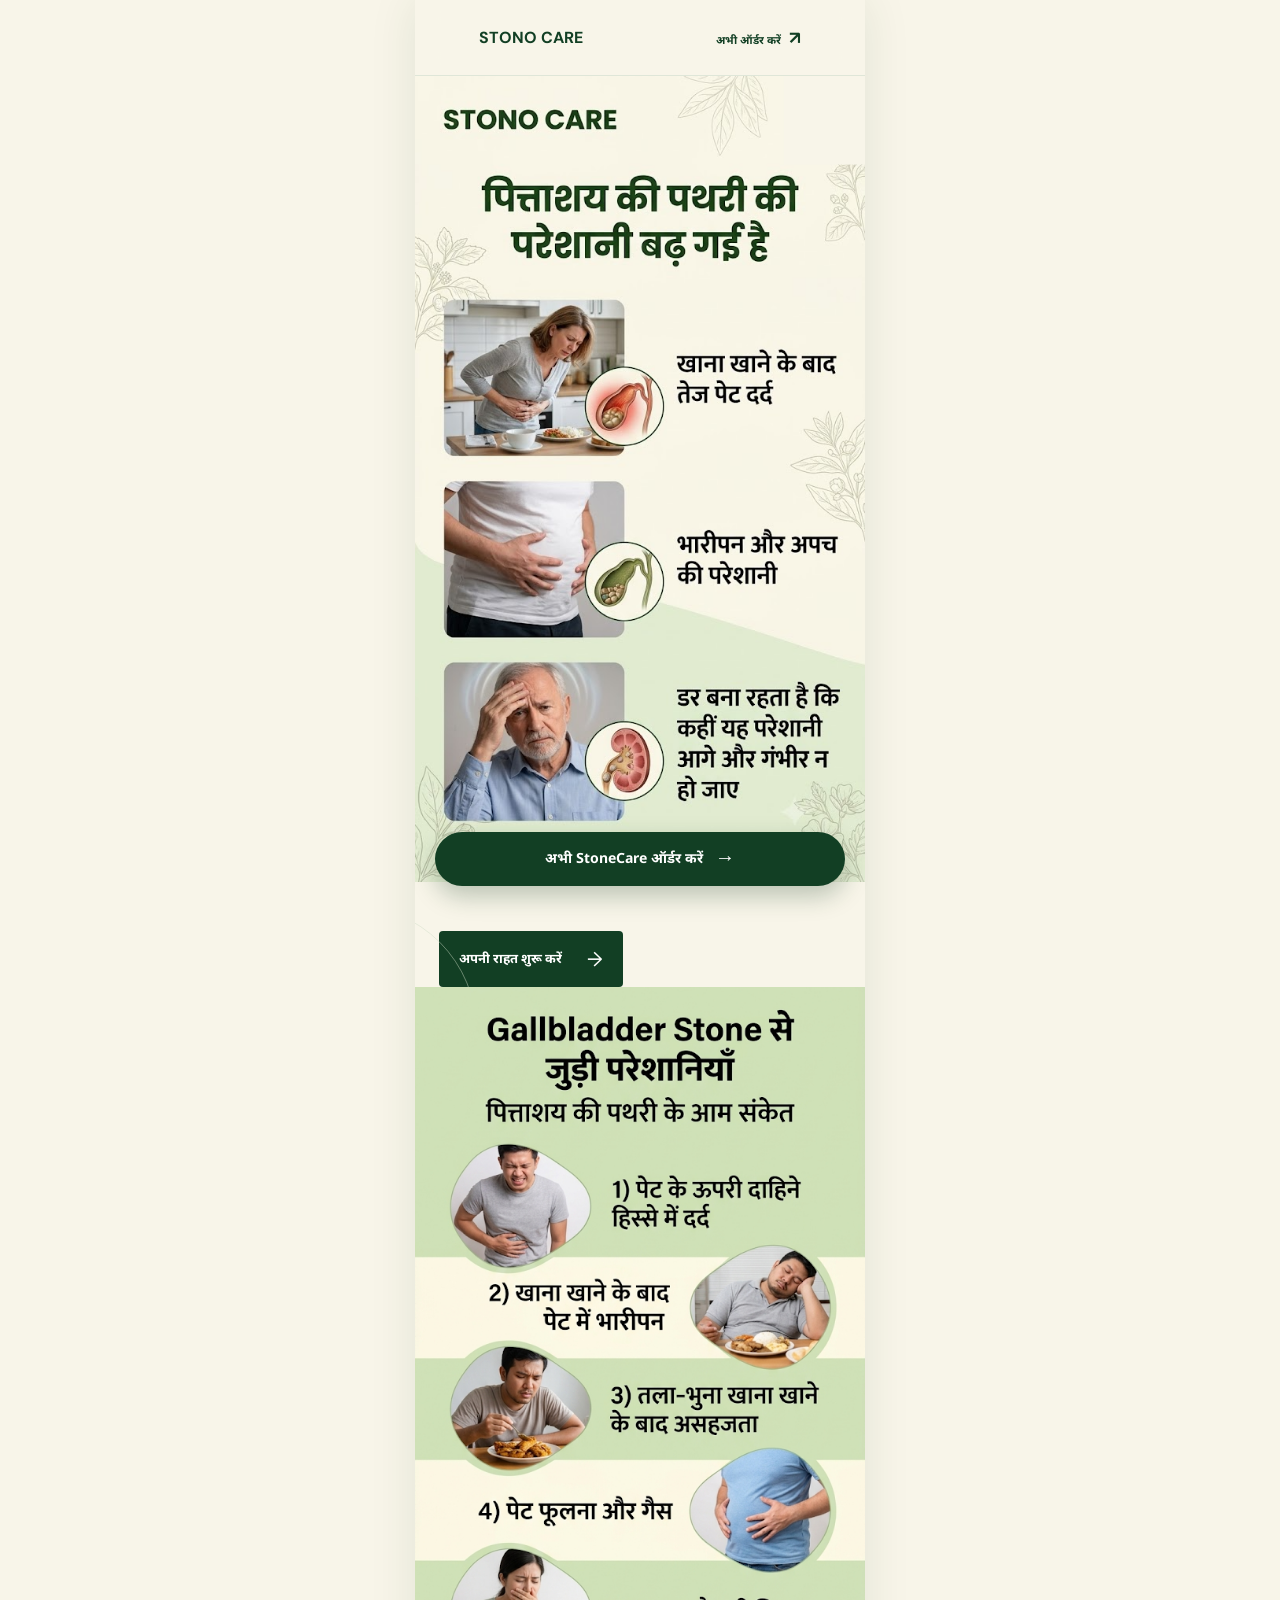
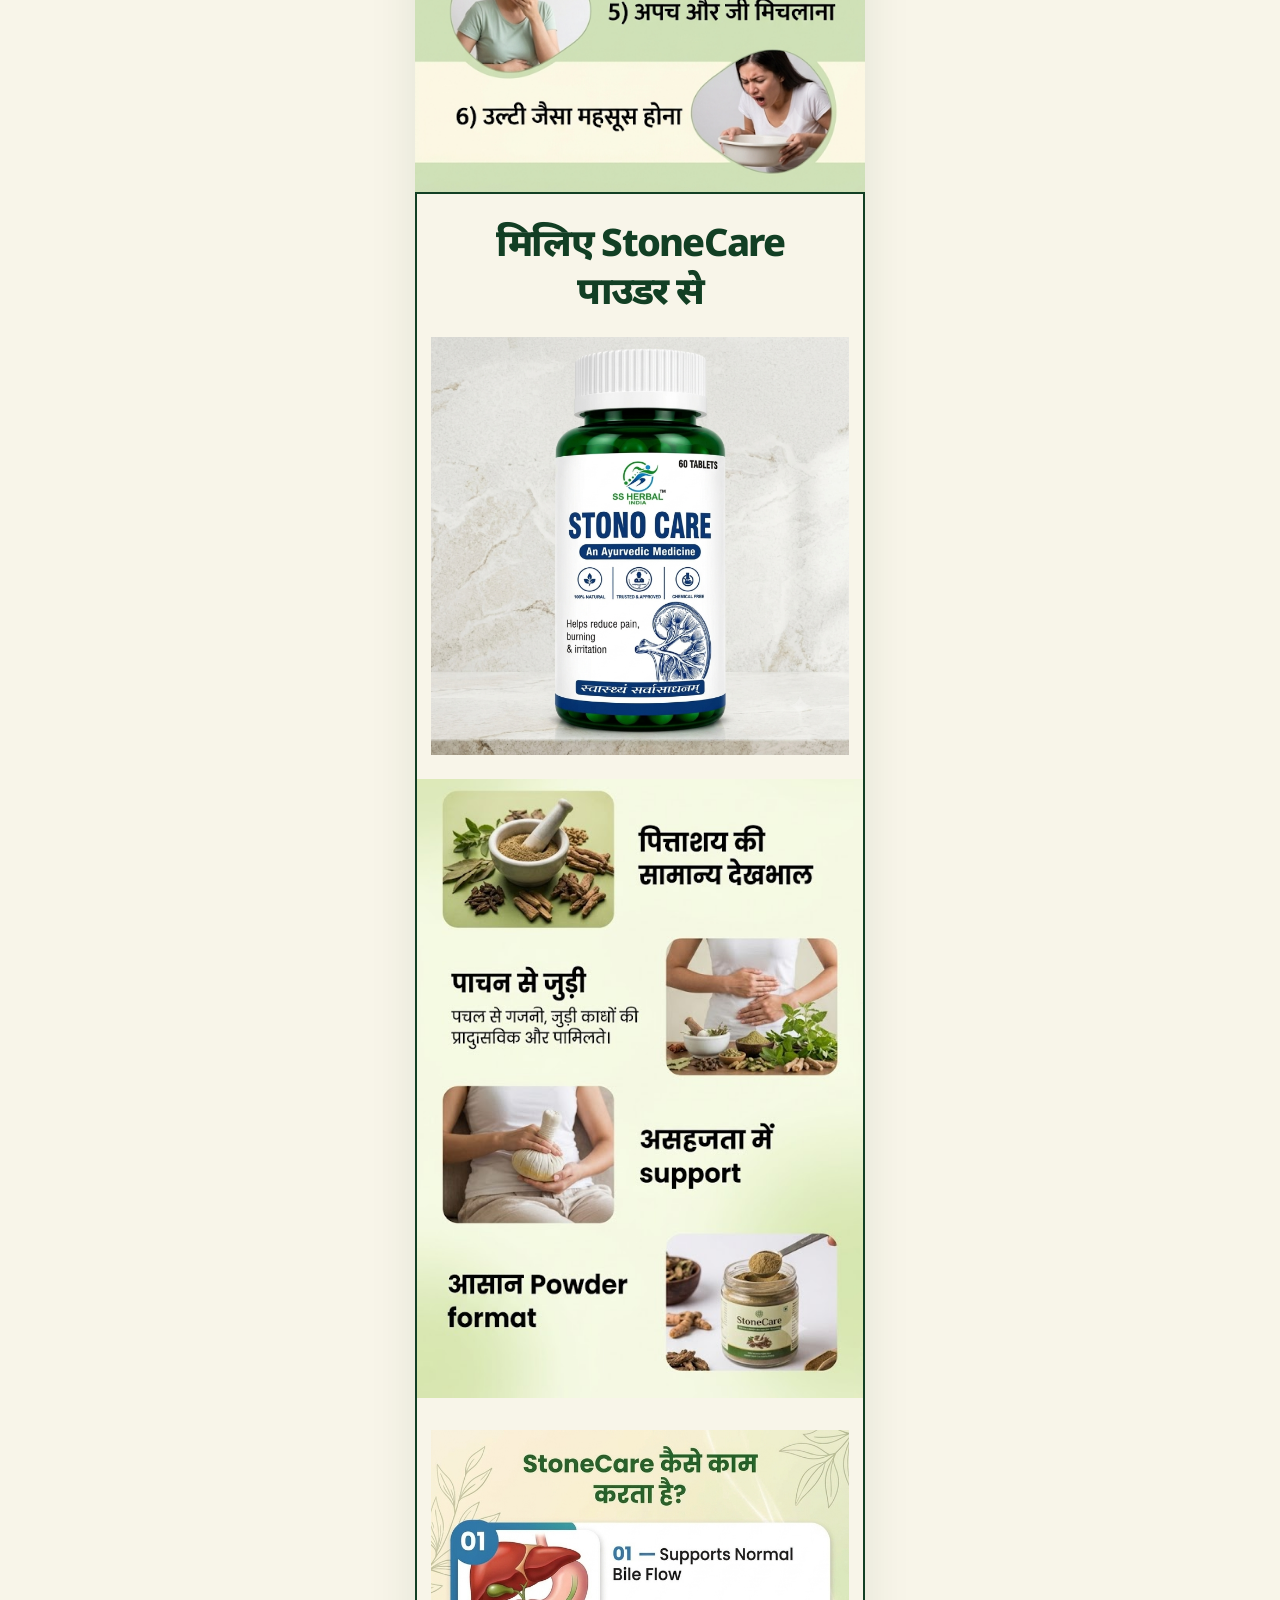
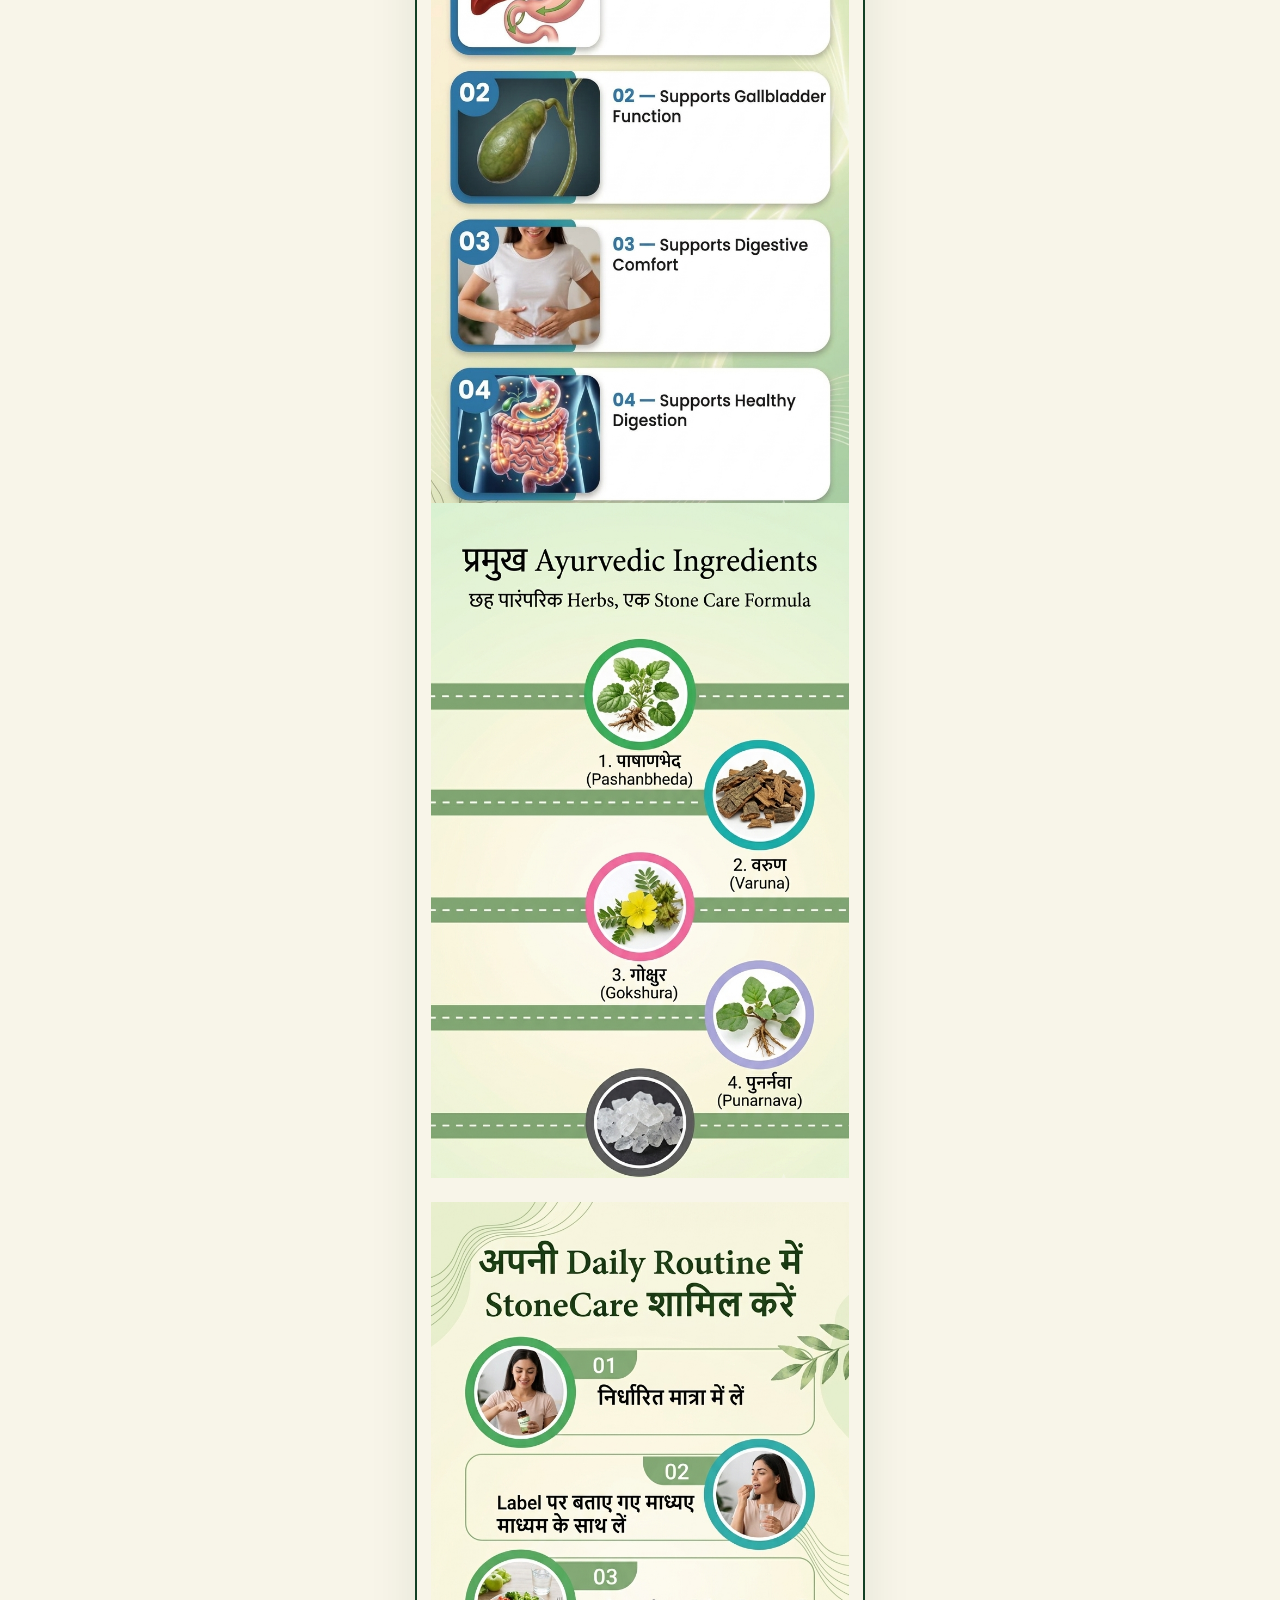
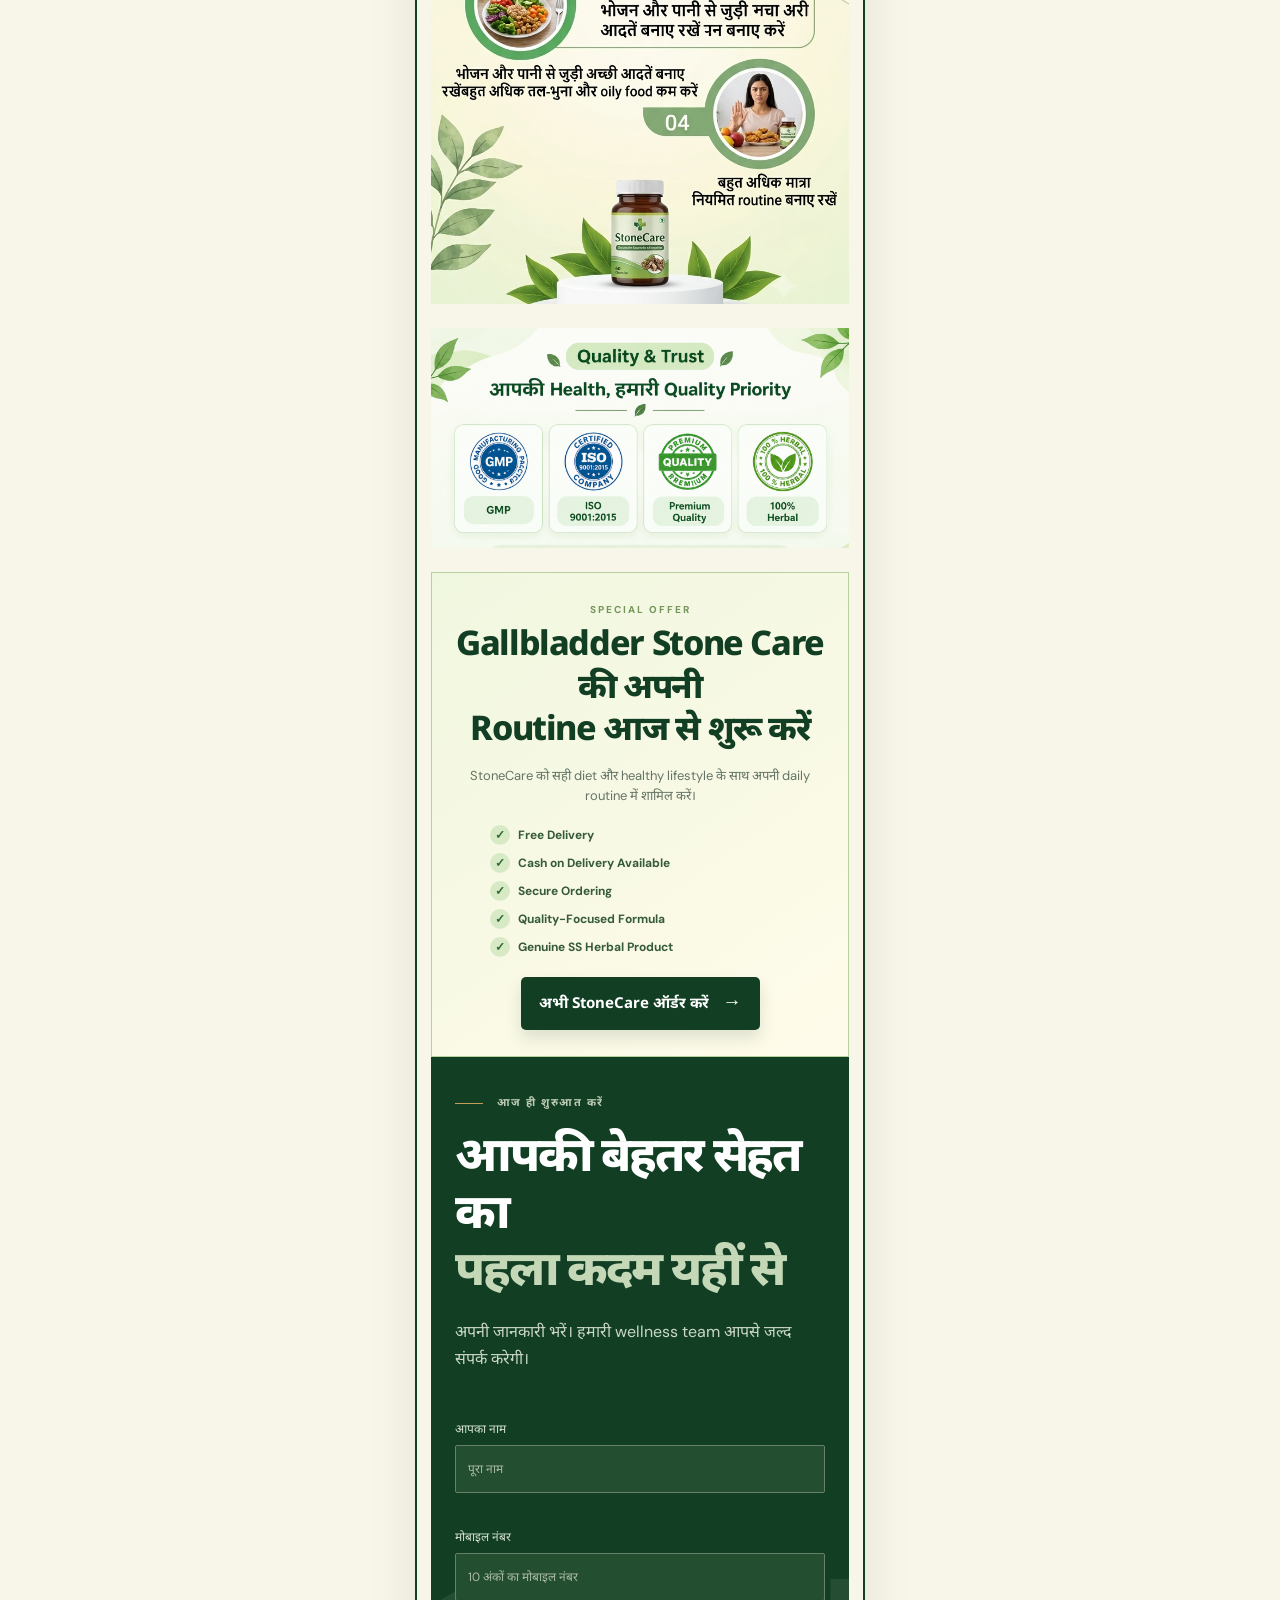
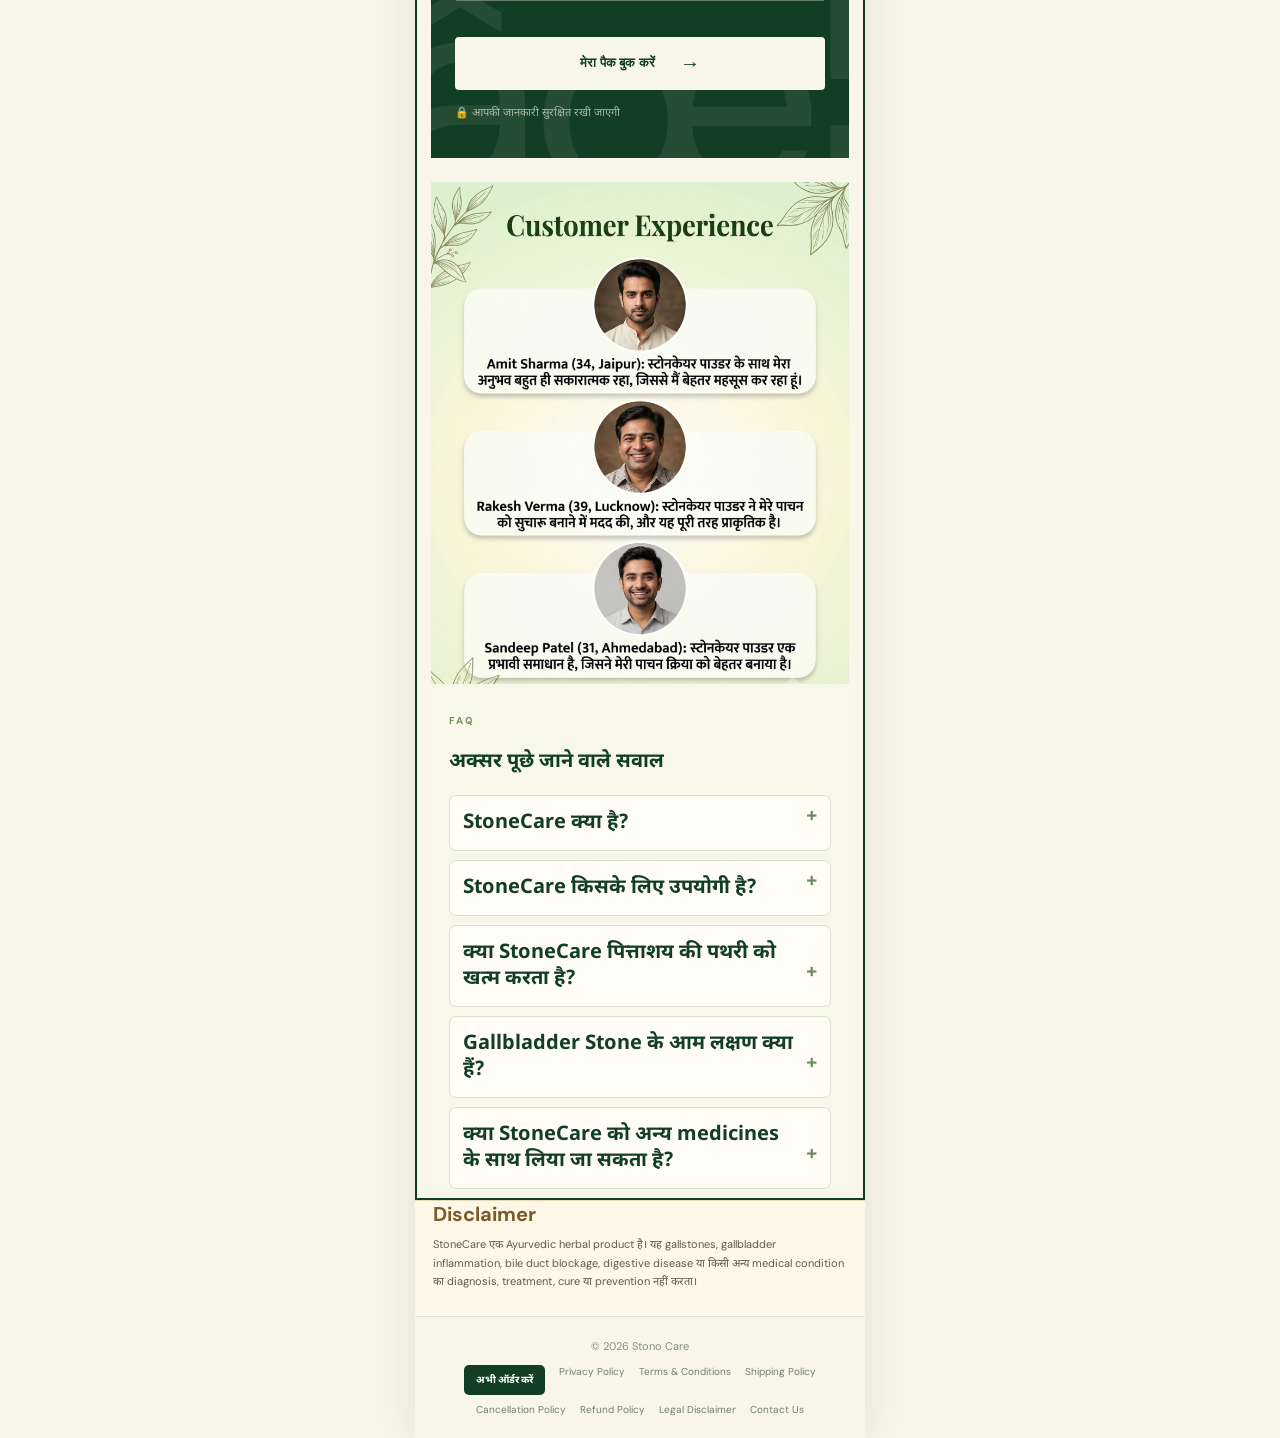
==== index.html @ 62175457 "add" ====
<!DOCTYPE html>
<html lang="hi">
<head>
  <meta charset="UTF-8" />
  <meta name="viewport" content="width=device-width, initial-scale=1.0" />
  <meta name="description" content="Stono Care herbal support for better digestive and urinary wellness." />
  <title>Stono Care | प्राकृतिक देखभाल</title>
  <link rel="preconnect" href="https://fonts.googleapis.com" />
  <link rel="preconnect" href="https://fonts.gstatic.com" crossorigin />
  <link href="https://fonts.googleapis.com/css2?family=DM+Sans:wght@400;500;600;700&family=Noto+Sans+Devanagari:wght@400;500;600;700;800&display=swap" rel="stylesheet" />
  <link rel="stylesheet" href="style.css" />
</head>
<body>
  <header class="site-header">
    
    
     
      
      <span><strong>STONO CARE</strong><small></small></span>
    </a>
    <a class="header-cta" href="#order">अभी ऑर्डर करें <span>↗</span></a>
  </header>

  <main id="top">
    <section class="hero section-shell">
      <div class="hero-copy">
       
       
        
       
        
        <div class="hero-actions">
          <a class="button button-primary" href="#order">अपनी राहत शुरू करें <span>→</span></a>
          
          
        </div>
       
      </div>
      <div class="hero-visual">
        <div class="sun-glow"></div>
        <img class="reference-banner" src="reference-banner-no-logo.png" alt="Stono Care पित्ताशय की पथरी की परेशानी वाला मुख्य बैनर" />
       
        
      </div>
    </section>

    <section class="symptoms section-shell" id="why-us">
      <div class="section-heading"><p class="eyebrow"><span></span> क्या आप भी महसूस करते हैं?</p><h2>शरीर के इन संकेतों को<br /><em>नज़रअंदाज़ न करें</em></h2></div>
      <div class="section-two-image-wrap"><img class="section-two-image" src="section-2-symptoms.png" alt="Gallbladder Stone से जुड़ी परेशानियां और सामान्य संकेत" /></div>
      <div class="symptom-grid">
        <article class="symptom-card"><div class="photo photo-one"></div><div class="symptom-icon">◉</div><h3>खाना खाने के बाद<br />तेज़ पेट दर्द</h3></article>
        <article class="symptom-card"><div class="photo photo-two"></div><div class="symptom-icon green">◌</div><h3>भारीपन और अपच<br />की परेशानी</h3></article>
        <article class="symptom-card"><div class="photo photo-three"></div><div class="symptom-icon pink">✦</div><h3>डर बना रहता है कि<br />परेशानी गंभीर न हो जाए</h3></article>
      </div>
    </section>

    
    <section class="order section-shell" id="order">
      <div class="section-three-heading"><h2>मिलिए StoneCare पाउडर से</h2></div>
      <img class="section-three-product" src="stonecare-product.png" alt="StoneCare Ayurvedic medicine product bottle" />
      <img class="section-three-image" src="section-3-care-clean.png" alt="StoneCare powder और आयुर्वेदिक देखभाल की जानकारी" />
      <section class="section-four section-shell" aria-label="StoneCare कैसे काम करता है">
        <img src="section-4-how-it-works.png" alt="StoneCare कैसे काम करता है और इसके चार फायदे" />
      </section>
      <section class="section-five section-shell" aria-label="प्रमुख Ayurvedic ingredients">
        <img src="section-5-ingredients.png" alt="StoneCare के प्रमुख Ayurvedic ingredients" />
      </section>
      <section class="section-six section-shell" aria-label="StoneCare daily routine">
        <img src="section-6-daily-routine.png" alt="StoneCare को daily routine में शामिल करने के तरीके" />
      </section>
      <section class="section-seven section-shell" aria-label="Quality and Trust">
        <img src="section-7-quality-trust.png" alt="StoneCare Quality and Trust प्रमाण" />
      </section>
      <section class="special-offer" aria-labelledby="offer-title">
        <p class="offer-kicker">SPECIAL OFFER</p>
        <h2 id="offer-title">Gallbladder Stone Care की अपनी<br />Routine आज से शुरू करें</h2>
        <p class="offer-copy">StoneCare को सही diet और healthy lifestyle के साथ अपनी daily routine में शामिल करें।</p>
        <ul class="offer-points">
          <li>Free Delivery</li>
          <li>Cash on Delivery Available</li>
          <li>Secure Ordering</li>
          <li>Quality-Focused Formula</li>
          <li>Genuine SS Herbal Product</li>
        </ul>
        <button class="offer-button" type="button" id="offerOrderButton">अभी StoneCare ऑर्डर करें <span>→</span></button>
      </section>
      <div class="order-inner"><div><p class="eyebrow light"><span></span> आज ही शुरुआत करें</p><h2>आपकी बेहतर सेहत का<br /><em>पहला कदम यहीं से</em></h2><p>अपनी जानकारी भरें। हमारी wellness team आपसे जल्द संपर्क करेगी।</p></div><form id="orderForm" novalidate><label>आपका नाम<input name="name" type="text" placeholder="पूरा नाम" minlength="2" maxlength="50" pattern="[A-Za-z ]{2,50}" autocomplete="name" required /><small class="field-error" id="nameError"></small></label><label>मोबाइल नंबर<input name="phone" type="tel" inputmode="numeric" placeholder="10 अंकों का मोबाइल नंबर" maxlength="10" pattern="[5-9][0-9]{9}" autocomplete="tel" required /><small class="field-error" id="phoneError"></small></label><button class="button button-light" type="submit">मेरा पैक बुक करें <span>→</span></button><p class="form-note">🔒 आपकी जानकारी सुरक्षित रखी जाएगी</p></form></div>
      <section class="section-eight section-shell" aria-label="Customer Experience">
        <img src="section-8-customer-experience.png" alt="StoneCare customer experience testimonials" />
      </section>
      <section class="faq-section" aria-labelledby="faq-title">
        <p class="offer-kicker">FAQ</p>
        <h1 id="faq-title">अक्सर पूछे जाने वाले सवाल</h1>
        <details><summary>StoneCare क्या है?</summary><p>StoneCare एक Ayurvedic herbal formulation है, जिसे Gallbladder और digestive system की सामान्य देखभाल के लिए तैयार किया गया है।</p></details>
        <details><summary>StoneCare किसके लिए उपयोगी है?</summary><p>यह adults के लिए Gallbladder और digestive care support के उद्देश्य से तैयार किया गया है। उपयोग से पहले product label पढ़ें।</p></details>
        <details><summary>क्या StoneCare पित्ताशय की पथरी को खत्म करता है?</summary><p>नहीं। StoneCare पित्ताशय की पथरी या किसी अन्य medical condition का diagnosis, treatment या cure नहीं करता।</p></details>
        <details><summary>Gallbladder Stone के आम लक्षण क्या हैं?</summary><p>पेट के ऊपरी दाहिने हिस्से में दर्द, भोजन के बाद भारीपन, पेट फूलना, अपच, जी मिचलाना और उल्टी जैसे लक्षण दिखाई दे सकते हैं।</p></details>
        <details><summary>क्या StoneCare को अन्य medicines के साथ लिया जा सकता है?</summary><p>यदि आप कोई medicine ले रहे हैं या किसी health condition का management कर रहे हैं, तो उपयोग से पहले doctor से सलाह लें।</p></details>
      </section>
    </section>
      <section class="disclaimer" aria-labelledby="disclaimer-title">
        <h2 id="disclaimer-title">Disclaimer</h2>
        <p>StoneCare एक Ayurvedic herbal product है। यह gallstones, gallbladder inflammation, bile duct blockage, digestive disease या किसी अन्य medical condition का diagnosis, treatment, cure या prevention नहीं करता।</p>
      </section>
  </main>

  <footer class="site-footer"><span>© <span id="year"></span> Stono Care</span><nav aria-label="Footer links"><a class="footer-order" href="#order">अभी ऑर्डर करें</a><a href="#">Privacy Policy</a><a href="#">Terms &amp; Conditions</a><a href="#">Shipping Policy</a><a href="#">Cancellation Policy</a><a href="#">Refund Policy</a><a href="#">Legal Disclaimer</a><a href="#order">Contact Us</a></nav></footer>
  <a class="floating-order" id="floatingOrder" href="#order">अभी StoneCare ऑर्डर करें <span>→</span></a>

  <script>
    document.getElementById('year').textContent = new Date().getFullYear();
    const orderForm = document.getElementById('orderForm');
    const nameInput = orderForm.querySelector('input[name="name"]');
    const phoneInput = orderForm.querySelector('input[name="phone"]');
    const nameError = document.getElementById('nameError');
    const phoneError = document.getElementById('phoneError');
    nameInput.addEventListener('input', () => {
      nameInput.value = nameInput.value.replace(/[^A-Za-z ]/g, '').replace(/\s{2,}/g, ' ');
      nameError.textContent = '';
    });
    phoneInput.addEventListener('input', () => {
      phoneInput.value = phoneInput.value.replace(/\D/g, '').slice(0, 10);
      phoneError.textContent = '';
    });
    orderForm.addEventListener('submit', event => {
      event.preventDefault();
      const form = event.currentTarget;
      const name = form.name.value.trim();
      const phone = form.phone.value;
      const validName = /^[A-Za-z ]{2,50}$/.test(name) && /[A-Za-z]/.test(name);
      const validPhone = /^[5-9][0-9]{9}$/.test(phone);
      nameError.textContent = validName ? '' : 'कृपया सिर्फ alphabets में नाम लिखें।';
      phoneError.textContent = validPhone ? '' : 'मोबाइल नंबर 5 से 9 के बीच के digit से शुरू होना चाहिए।';
      if (!validName || !validPhone) {
        form.classList.add('has-error');
        (validName ? phoneInput : nameInput).focus();
        return;
      }
      sessionStorage.setItem('stonoCustomer', name);
      window.location.href = 'thank-you.html';
    });
    document.getElementById('offerOrderButton').addEventListener('click', () => {
      window.location.hash = 'order';
      setTimeout(() => document.querySelector('#orderForm input[name="name"]').focus(), 450);
    });
    const goToOrderForm = event => {
      event.preventDefault();
      window.location.hash = 'order';
      setTimeout(() => document.querySelector('#orderForm input[name="name"]').focus(), 450);
    };
    document.querySelector('.footer-order').addEventListener('click', goToOrderForm);
    document.querySelector('.floating-order').addEventListener('click', goToOrderForm);
    const floatingOrder = document.getElementById('floatingOrder');
    const orderSection = document.getElementById('order');
    new IntersectionObserver(([entry]) => floatingOrder.classList.toggle('is-hidden', entry.isIntersecting), { threshold: 0.12 }).observe(orderSection);
  </script>
</body>
</html>
---- style.css ----
:root{--green:#123f24;--dark:#0b2c1a;--cream:#f8f5e9;--sage:#dfe9d0;--gold:#c69d55;--muted:#667267}*{box-sizing:border-box}html{scroll-behavior:smooth}body{margin:0;background:var(--cream);color:var(--green);font-family:"DM Sans","Noto Sans Devanagari",sans-serif}.site-header{height:76px;padding:0 max(5vw,28px);display:flex;align-items:center;justify-content:space-between;border-bottom:1px solid #dfe6d8;background:rgba(248,245,233,.9);position:sticky;top:0;z-index:10;backdrop-filter:blur(12px)}.brand{display:flex;align-items:center;gap:10px;color:var(--green);text-decoration:none;letter-spacing:.04em}.brand-mark{font-family:Georgia,serif;font-size:23px;font-weight:700;border:1px solid var(--gold);border-radius:50%;height:39px;width:39px;display:grid;place-items:center}.brand strong{display:block;font-size:16px;letter-spacing:.09em}.brand small{font-size:9px;display:block;letter-spacing:.16em;color:#82907d}.header-cta{font-size:13px;font-weight:700;color:var(--green);text-decoration:none}.header-cta span{font-size:18px;margin-left:5px}.section-shell{width:min(1120px,90%);margin:auto}.hero{min-height:650px;display:grid;grid-template-columns:1.05fr .95fr;align-items:center;gap:40px;padding:70px 0 85px;position:relative;overflow:hidden}.hero:before,.hero:after{content:"";position:absolute;border:1px solid #cfdcc6;border-radius:50%;width:350px;height:350px;opacity:.45;right:-180px;top:-100px}.hero:after{width:250px;height:250px;right:auto;left:-190px;top:auto;bottom:-170px}.eyebrow{color:#829078;letter-spacing:.14em;text-transform:uppercase;font-size:11px;font-weight:700;margin:0 0 22px}.eyebrow span{width:28px;height:1px;background:var(--gold);display:inline-block;vertical-align:middle;margin-right:9px}.hero h1,.section-heading h2,.benefits h2,.order h2{font-family:"Noto Sans Devanagari",sans-serif;font-weight:800;letter-spacing:-.045em;line-height:1.18;margin:0;font-size:clamp(36px,5vw,64px)}h1 em,h2 em{font-style:normal;color:#4f7049}.hero-text{max-width:520px;color:#5d6c60;line-height:1.8;margin:23px 0 28px;font-size:16px}.hero-actions{display:flex;align-items:center;gap:22px;flex-wrap:wrap}.button{border:0;display:inline-flex;gap:25px;align-items:center;justify-content:center;text-decoration:none;border-radius:4px;padding:15px 20px;font-weight:700;font-size:13px;cursor:pointer;transition:transform .2s,box-shadow .2s}.button:hover{transform:translateY(-2px);box-shadow:0 9px 20px #123f2430}.button-primary{background:var(--green);color:#fff}.button-dark{background:#173d25;color:white}.button-light{background:#f8f5e9;color:var(--green)}.button span{font-size:20px;font-weight:400}.text-link{color:var(--green);font-size:12px;font-weight:700;text-decoration:none}.text-link span{margin-left:6px;font-size:17px}.trust-row{display:flex;gap:18px;flex-wrap:wrap;margin-top:31px;font-size:11px;color:#75816f}.hero-visual{min-height:440px;position:relative;display:grid;place-items:center}.sun-glow{position:absolute;width:350px;height:350px;background:#dfebd5;border-radius:50%;right:20px;top:25px}.product-card{position:relative;z-index:1;transform:rotate(5deg);margin-top:30px}.bottle-cap{width:120px;height:33px;background:linear-gradient(90deg,#a77a32,#e2c27d,#9c702d);border-radius:9px 9px 2px 2px;margin:auto;box-shadow:inset 0 -6px #886329}.bottle{width:200px;height:276px;border-radius:21px 21px 39px 39px;background:linear-gradient(90deg,#496536,#a9ae5d 48%,#476033);box-shadow:18px 21px 26px #173d2533;border:4px solid #3d582d;display:grid;place-items:center}.bottle-label{width:155px;height:166px;background:#f3eddb;color:var(--green);text-align:center;padding-top:24px;box-shadow:0 2px 10px #1113}.bottle-label b{display:block;font-family:Georgia,serif;font-size:25px;letter-spacing:.09em}.bottle-label span{display:block;font-size:23px;font-weight:700;letter-spacing:.15em}.bottle-label small{display:block;letter-spacing:.2em;font-size:7px;color:#718467;margin-top:11px}.bottle-label i{display:block;font-size:25px;color:var(--gold);font-style:normal;margin-top:12px}.product-shadow{height:22px;width:240px;background:#21492b33;border-radius:50%;filter:blur(7px);margin:16px auto 0}.leaf{position:absolute;color:#78906c;font-family:Georgia;font-size:130px;opacity:.45;transform:rotate(-35deg)}.leaf-one{right:5px;top:15px}.leaf-two{bottom:8px;left:10px;transform:rotate(135deg)}.hero-sticker{position:absolute;z-index:2;bottom:33px;right:25px;width:105px;height:105px;background:#fff9e6;border:1px solid var(--gold);border-radius:50%;display:grid;place-content:center;text-align:center;transform:rotate(-10deg);box-shadow:0 10px 20px #24452a21}.hero-sticker strong{font-size:21px}.hero-sticker span{font-family:"Noto Sans Devanagari";font-size:11px}.symptoms{padding:100px 0 120px}.section-heading{text-align:center;margin-bottom:46px}.section-heading h2,.benefits h2,.order h2{font-size:clamp(30px,4vw,48px)}.symptom-grid{display:grid;grid-template-columns:repeat(3,1fr);gap:18px}.symptom-card{background:#fffdf6;padding:13px;border-radius:15px;box-shadow:0 8px 28px #29482a0d;position:relative}.photo{height:250px;border-radius:10px;background-size:cover;background-position:center;filter:saturate(.75)}.photo-one{background-image:linear-gradient(#0001,#0001),url("https://images.unsplash.com/photo-1542596594-649edbc13630?auto=format&fit=crop&w=700&q=80")}.photo-two{background-image:linear-gradient(#0001,#0001),url("https://images.unsplash.com/photo-1542736667-069246bdbc74?auto=format&fit=crop&w=700&q=80")}.photo-three{background-image:linear-gradient(#0001,#0001),url("https://images.unsplash.com/photo-1551836022-d5d88e9218df?auto=format&fit=crop&w=700&q=80")}.symptom-icon{position:absolute;top:208px;left:28px;background:#fff8dd;border:2px solid var(--green);border-radius:50%;width:63px;height:63px;display:grid;place-items:center;font-size:27px;color:#a9603d}.symptom-icon.green{color:#718b3e;background:#edf2df}.symptom-icon.pink{color:#b56c7a;background:#fff0e7}.symptom-card h3{font-family:"Noto Sans Devanagari";font-size:20px;line-height:1.45;margin:25px 15px 17px;color:#152e1d}.benefits{background:var(--sage);width:100%;max-width:none;padding:95px max(5%,calc((100% - 1120px)/2));display:grid;grid-template-columns:1fr 1fr;gap:90px;align-items:center}.benefits-copy>p:not(.eyebrow){color:#586a5b;line-height:1.8;max-width:460px;margin:22px 0 27px}.benefit-list{display:grid;gap:15px}.benefit-list>div{display:flex;gap:20px;align-items:flex-start;background:#f6f5e8c7;padding:19px 22px;border:1px solid #d3ddc7}.benefit-list b{color:var(--gold);font-size:12px}.benefit-list strong,.benefit-list small{display:block}.benefit-list strong{font-family:"Noto Sans Devanagari";font-size:17px}.benefit-list small{color:#6a786b;margin-top:5px;font-size:12px}.order{padding:110px 0}.order-inner{background:var(--green);color:white;padding:55px 65px;display:grid;grid-template-columns:1fr 1fr;gap:70px;position:relative;overflow:hidden}.order-inner:after{content:"âœ¦";position:absolute;color:#ffffff13;font-size:300px;right:-20px;bottom:-130px}.light{color:#bdcbb4}.order h2 em{color:#c4d8b7}.order-inner>div>p:not(.eyebrow){color:#cad7c6;line-height:1.7;max-width:420px}.order form{display:grid;gap:15px;z-index:1}.order label{font-size:12px;color:#d7e2d1}.order input{font:inherit;display:block;width:100%;padding:15px 12px;margin-top:7px;border:1px solid #66806a;background:#244e30;color:white;border-radius:2px;outline:none}.order input:focus{border-color:#d6c17a}.order input::placeholder{color:#aabca9}.form-note{font-size:11px;color:#a9bba6;margin:0}.has-error input:invalid{border-color:#e5a287}.site-footer{border-top:1px solid #dce5d6;padding:22px 5%;display:flex;justify-content:space-between;color:#82907d;font-size:11px}@media(max-width:760px){.site-header{height:65px}.header-cta{font-size:11px}.hero{grid-template-columns:1fr;padding:58px 0 40px;gap:10px}.hero h1{font-size:38px}.hero-visual{min-height:390px}.sun-glow{right:50%;transform:translateX(50%)}.symptoms{padding:75px 0}.symptom-grid{grid-template-columns:1fr}.photo{height:230px}.benefits{grid-template-columns:1fr;gap:40px;padding:70px 5%}.order{padding:65px 0}.order-inner{grid-template-columns:1fr;padding:40px 25px;gap:35px}.site-footer{flex-direction:column;gap:8px;text-align:center}.trust-row{gap:10px}.hero-actions{gap:14px}}
.thank-page{min-height:100vh;display:grid;place-items:center;padding:30px;background:radial-gradient(circle at 50% 0,#e5eedc 0,#f8f5e9 45%)}.thank-card{width:min(560px,92%);background:#fffdf6;border:1px solid #d9e3d1;padding:58px 35px;text-align:center;box-shadow:0 20px 60px #183d2417}.thank-mark{margin:0 auto 23px;width:72px;height:72px;border-radius:50%;display:grid;place-items:center;background:var(--sage);border:1px solid #a9c09f;color:var(--green);font-size:35px}.thank-card h1{font-family:"Noto Sans Devanagari";font-size:clamp(32px,6vw,48px);margin:0 0 16px;letter-spacing:-.04em}.thank-card>p:not(.eyebrow){color:#67766a;line-height:1.8;margin:0 auto 27px;max-width:420px}.thank-card .button{display:inline-flex}
.reference-banner{position:relative;z-index:1;width:min(100%,390px);height:540px;object-fit:cover;object-position:center;border:10px solid #fffdf3;border-radius:24px;box-shadow:18px 22px 32px #173d2530;transform:rotate(2deg)}
.symptoms .section-heading{display:none}.symptom-grid{display:none}.section-two-image-wrap{display:flex;justify-content:center}.section-two-image{display:block;width:min(100%,572px);height:auto;border-radius:18px;box-shadow:0 16px 36px #173d2522}
.site-header,.section-shell{width:100%}body{width:100%;max-width:450px;min-height:100vh;margin:0 auto;background:var(--cream);box-shadow:0 0 45px #173d2518}.hero{grid-template-columns:1fr;gap:25px;padding:0 0 55px}.hero-visual{order:-1;min-height:0;padding:0;width:100%}.reference-banner{display:block;width:100%;height:auto;max-width:450px;margin:0;border:0;border-radius:0;box-shadow:none;transform:none}.sun-glow,.hero-sticker{display:none}.hero-copy{padding:24px 24px 0}.hero h1{font-size:34px}.hero-text{font-size:14px}.symptoms{padding:55px 14px 70px}.benefits{padding:65px 24px;display:block}.benefit-list{margin-top:35px}.order{padding:65px 14px}.order-inner{padding:38px 24px;grid-template-columns:1fr;gap:32px}.site-footer{padding:22px 18px}.header-cta{font-size:11px}
.reference-banner{transform:none!important;rotate:0deg!important;object-fit:cover;object-position:center top;width:100%;max-width:450px;margin:0;padding:0}
.symptoms{padding:0 0 70px}.section-two-image-wrap{width:100%;margin:0;padding:0}.section-two-image{display:block;width:100%;max-width:450px;margin:0;border-radius:0;box-shadow:none}
.hero-visual{width:100%;overflow:hidden;margin:0;padding:0}.reference-banner{display:block;width:100%;max-width:450px;margin:0;padding:0;transform:none!important;rotate:0deg!important;object-fit:contain;object-position:top center}
.hero{padding-bottom:0;margin-bottom:0}.symptoms{margin-top:0;padding-top:0}
.section-three-image{display:block;width:450px;max-width:calc(100% + 28px);height:auto;margin:-65px -14px 32px;border-radius:0;box-shadow:none}
.symptoms{padding-bottom:0}.order{padding-top:0;border:2px solid var(--green);overflow:hidden}.section-three-image{margin:0 -14px 32px}
.brand{margin-right:auto}.brand-mark,.brand small{display:none}
.section-three-heading{padding:30px 20px 18px;text-align:center;background:var(--cream)}.section-three-heading h2{margin:0;font-family:"Noto Sans Devanagari",sans-serif;font-size:clamp(28px,7vw,38px);line-height:1.25;color:var(--green)}.section-three-product{display:block;width:100%;max-width:450px;height:auto;margin:0 auto 24px;border-radius:0}
.section-four{width:100%;max-width:450px;margin:0;padding:0}.section-four img{display:block;width:100%;max-width:450px;height:auto;margin:0;border:0;border-radius:0}
.section-five{width:100%;max-width:450px;margin:0;padding:0}.section-five img{display:block;width:100%;max-width:450px;height:auto;margin:0 0 24px;border:0;border-radius:0}
.section-six{width:100%;max-width:450px;margin:0;padding:0}.section-six img{display:block;width:100%;max-width:450px;height:auto;margin:0 0 24px;border:0;border-radius:0}
.section-seven{width:100%;max-width:450px;margin:0;padding:0}.section-seven img{display:block;width:100%;max-width:450px;height:auto;margin:0 0 24px;border:0;border-radius:0}
.section-eight{width:100%;max-width:450px;margin:0;padding:0}.section-eight img{display:block;width:100%;max-width:450px;height:auto;margin:24px 0 0;border:0;border-radius:0}
.faq-section{padding:30px 18px 34px;background:#f7f8e9;color:var(--green)}.faq-section .offer-kicker{margin-bottom:6px}.faq-section h2{margin:0 0 20px;font-family:"Noto Sans Devanagari",sans-serif;font-size:28px;line-height:1.25}.faq-section details{background:#fffdf6;border:1px solid #d7e1cd;border-radius:7px;margin:9px 0;padding:0 13px}.faq-section summary{cursor:pointer;list-style:none;padding:14px 22px 14px 0;font-family:"Noto Sans Devanagari",sans-serif;font-weight:700;font-size:14px;position:relative}.faq-section summary::-webkit-details-marker{display:none}.faq-section summary::after{content:"+";position:absolute;right:0;font-size:20px;line-height:14px;color:#6a8a5f}.faq-section details[open] summary::after{content:"−"}.faq-section details p{margin:0 0 14px;color:#68766b;font-size:12px;line-height:1.7}
.special-offer{margin:0;padding:30px 22px 26px;background:linear-gradient(145deg,#f0f7df,#fffbea);border:1px solid #b8d09e;text-align:center;color:var(--green)}.offer-kicker{margin:0 0 10px;color:#77965e;font-size:10px;font-weight:800;letter-spacing:.2em}.special-offer h2{margin:0;font-family:"Noto Sans Devanagari",sans-serif;font-size:clamp(24px,6vw,34px);line-height:1.25;letter-spacing:-.04em}.offer-copy{margin:12px auto 18px;color:#637466;font-size:13px;line-height:1.6;max-width:380px}.offer-points{list-style:none;padding:0;margin:0 auto 20px;display:grid;gap:8px;text-align:left;max-width:300px}.offer-points li{font-size:12px;font-weight:700;color:#365b38}.offer-points li::before{content:"✓";display:inline-grid;place-items:center;width:20px;height:20px;margin-right:8px;border-radius:50%;background:#d8eac5;color:#2d6a36;font-weight:800}.special-offer h3{margin:0;color:#173d25;font-family:"Noto Sans Devanagari",sans-serif;font-size:20px}
.offer-button{border:0;border-radius:5px;background:var(--green);color:#fff;padding:14px 18px;font:700 15px "Noto Sans Devanagari",sans-serif;cursor:pointer;box-shadow:0 8px 16px #173d2522}.offer-button span{font-size:19px;margin-left:10px}.offer-button:hover{background:#1d5a33}
.field-error{display:block;min-height:16px;margin-top:5px;color:#f4b5a0;font-size:11px}
.disclaimer{padding:25px 18px;background:#fff7e8;border-top:1px solid #e6d7b8;color:#5e5a4c}.disclaimer h2{margin:0 0 8px;font-size:20px;color:#7c5b2b}.disclaimer p{margin:0;font-size:11px;line-height:1.7}.site-footer{display:block;text-align:center}.site-footer>span{display:block;margin-bottom:12px}.site-footer nav{display:flex;justify-content:center;flex-wrap:wrap;gap:8px 14px}.site-footer a{color:#71806d;text-decoration:none;font-size:10px}.site-footer a:hover{color:var(--green);text-decoration:underline}
.faq-section{padding-bottom:0;margin-bottom:0}.order{padding-bottom:0}.disclaimer{padding-top:0;margin-top:0}

.faq-section h1,.faq-section h2,.faq-section summary{font-size:20px}.faq-section details p{font-size:14px}
.footer-order{display:inline-block;padding:8px 12px;border-radius:5px;background:var(--green);color:#fff!important;font-weight:700}.floating-order{position:fixed;z-index:20;left:50%;bottom:14px;transform:translateX(-50%);display:inline-flex;align-items:center;justify-content:center;gap:12px;width:min(410px,calc(100% - 28px));padding:14px 18px;border-radius:999px;background:var(--green);color:#fff;text-decoration:none;font:700 14px "Noto Sans Devanagari",sans-serif;box-shadow:0 10px 25px #173d2545;transition:opacity .2s,transform .2s}.floating-order span{font-size:20px}.floating-order.is-hidden{opacity:0;pointer-events:none;transform:translate(-50%,12px)}
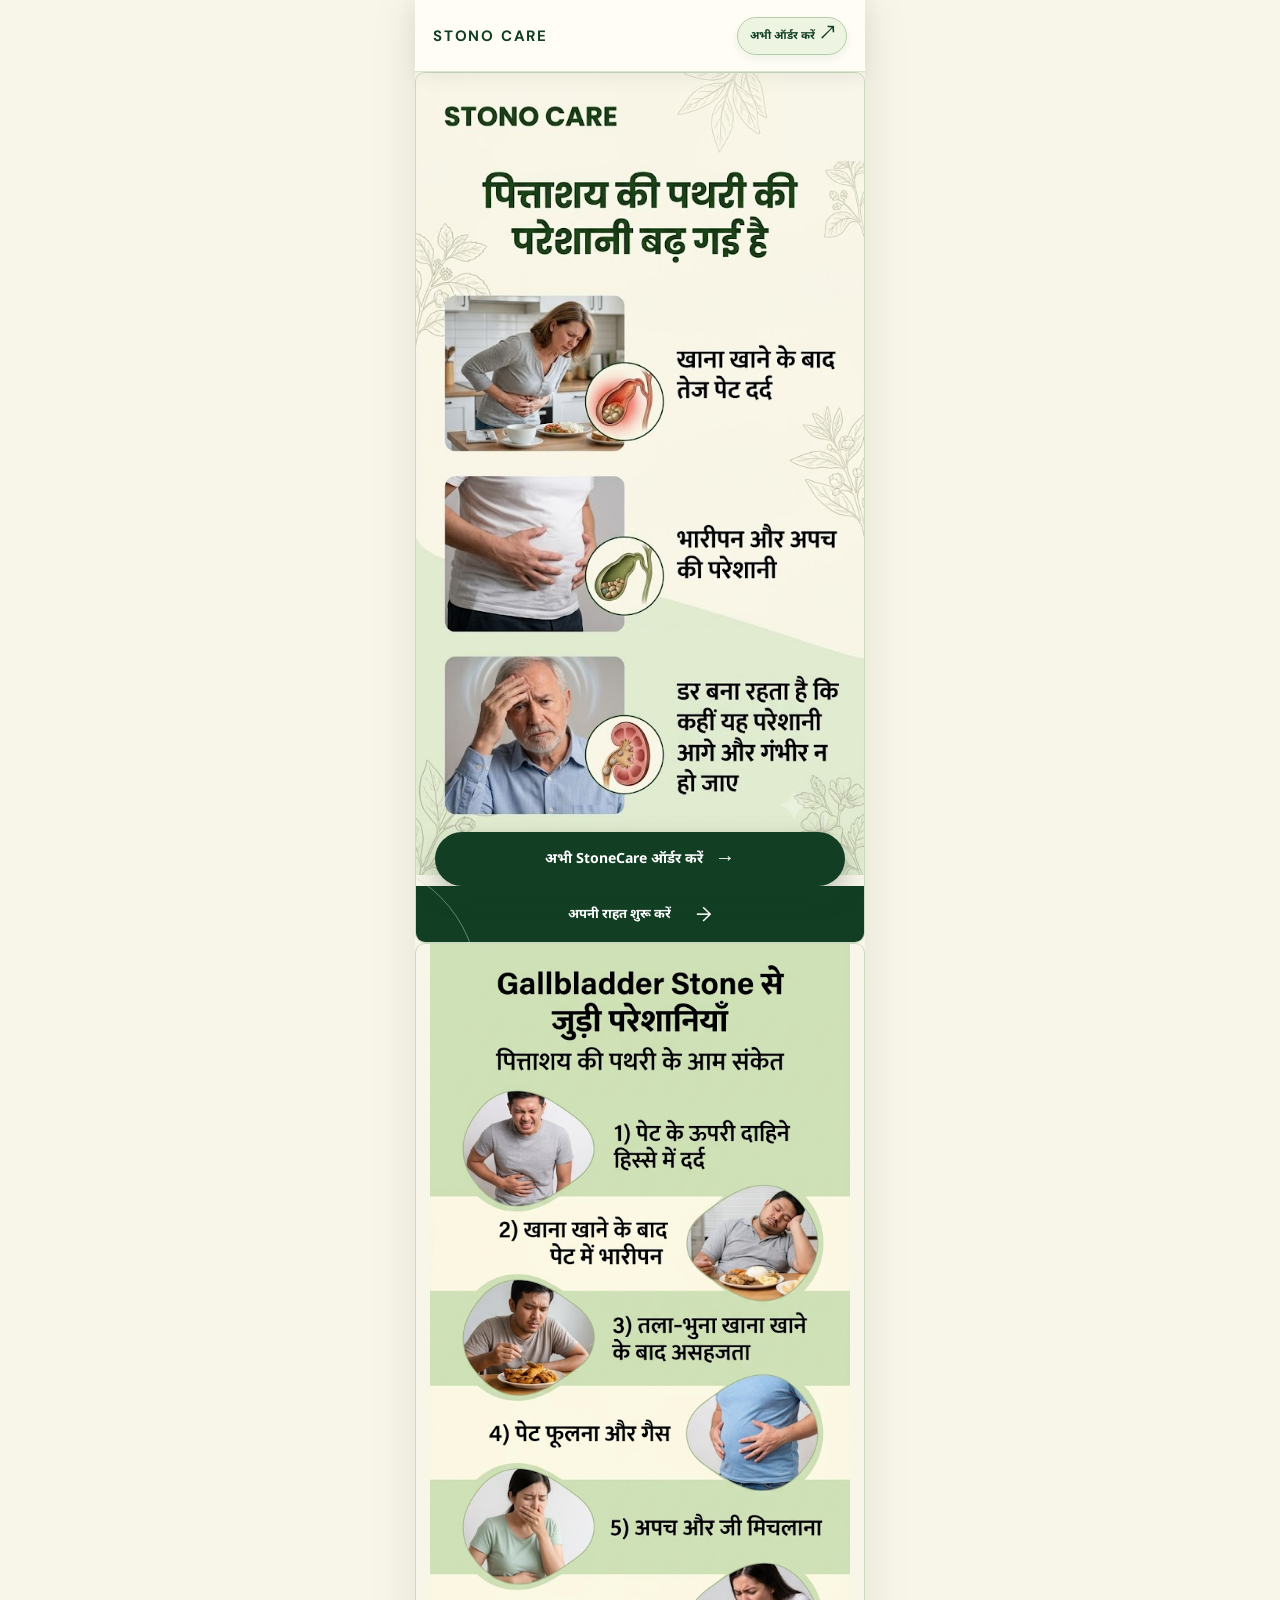
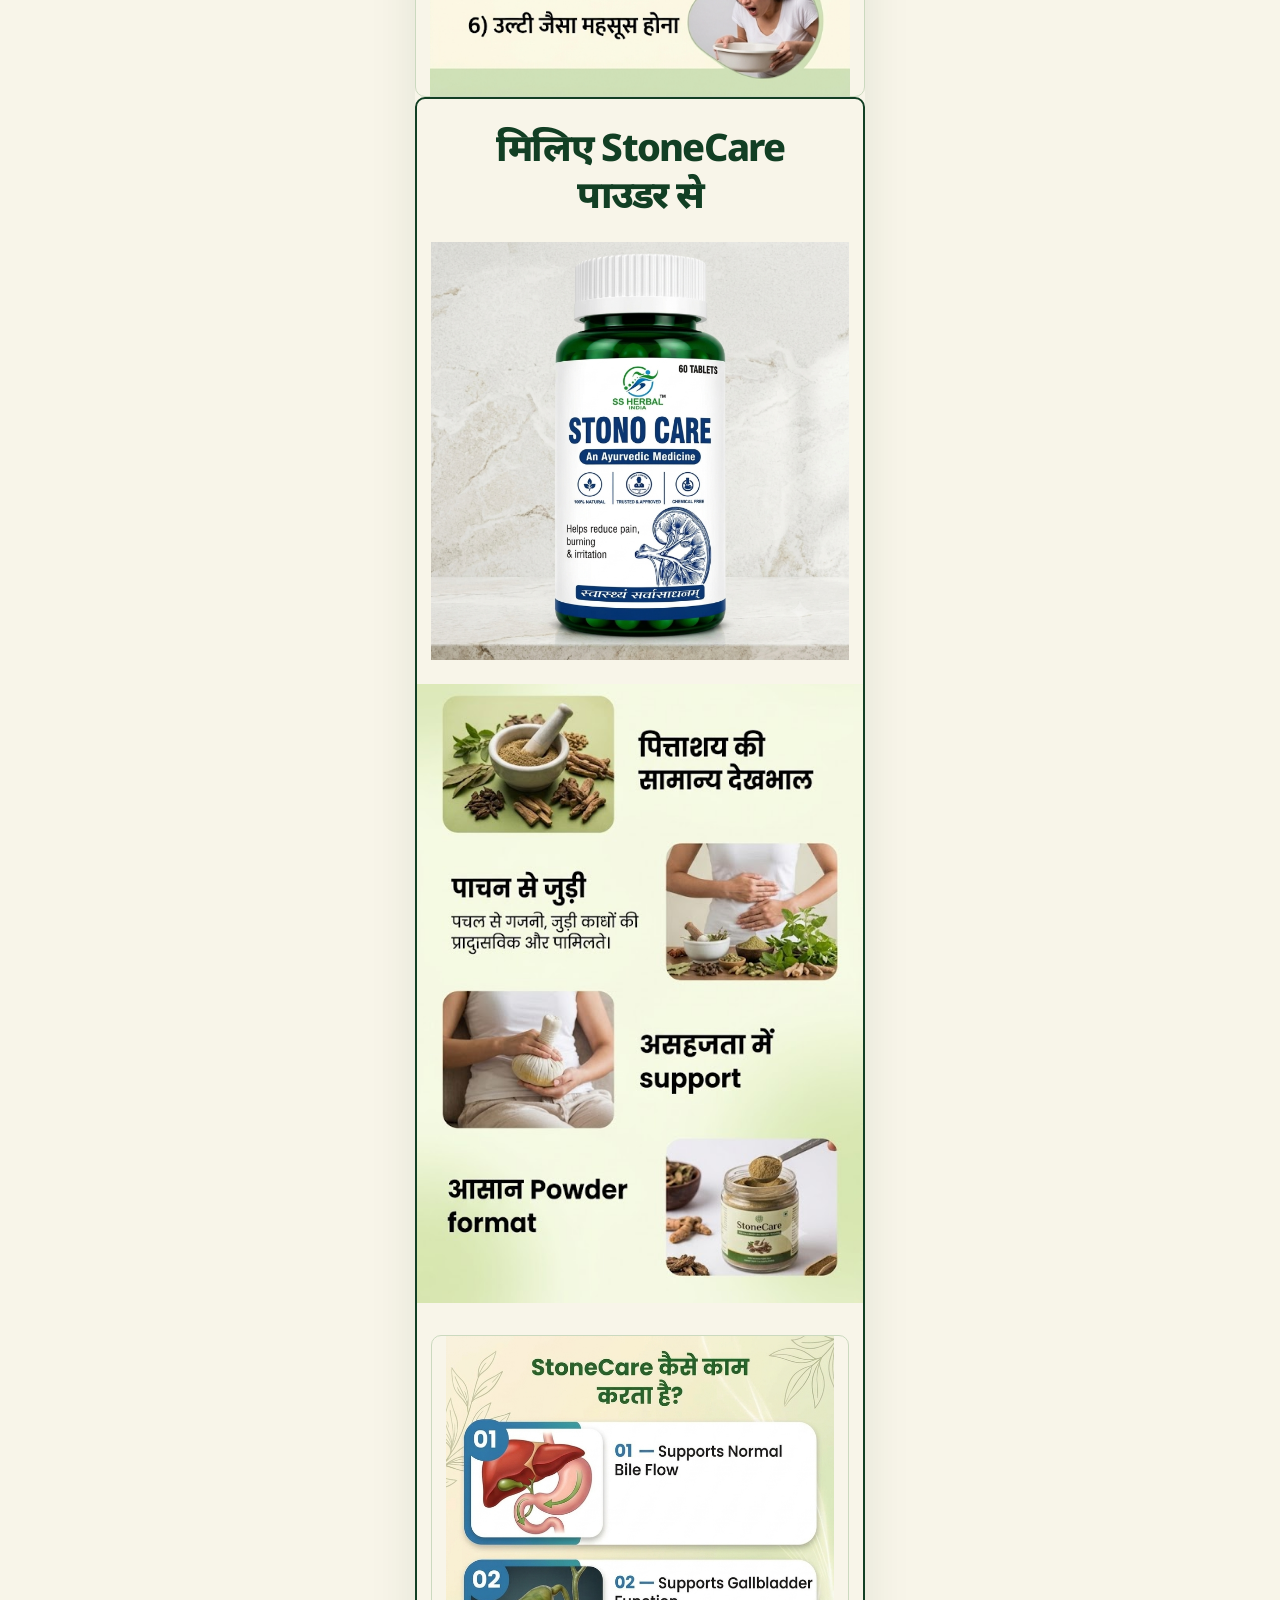
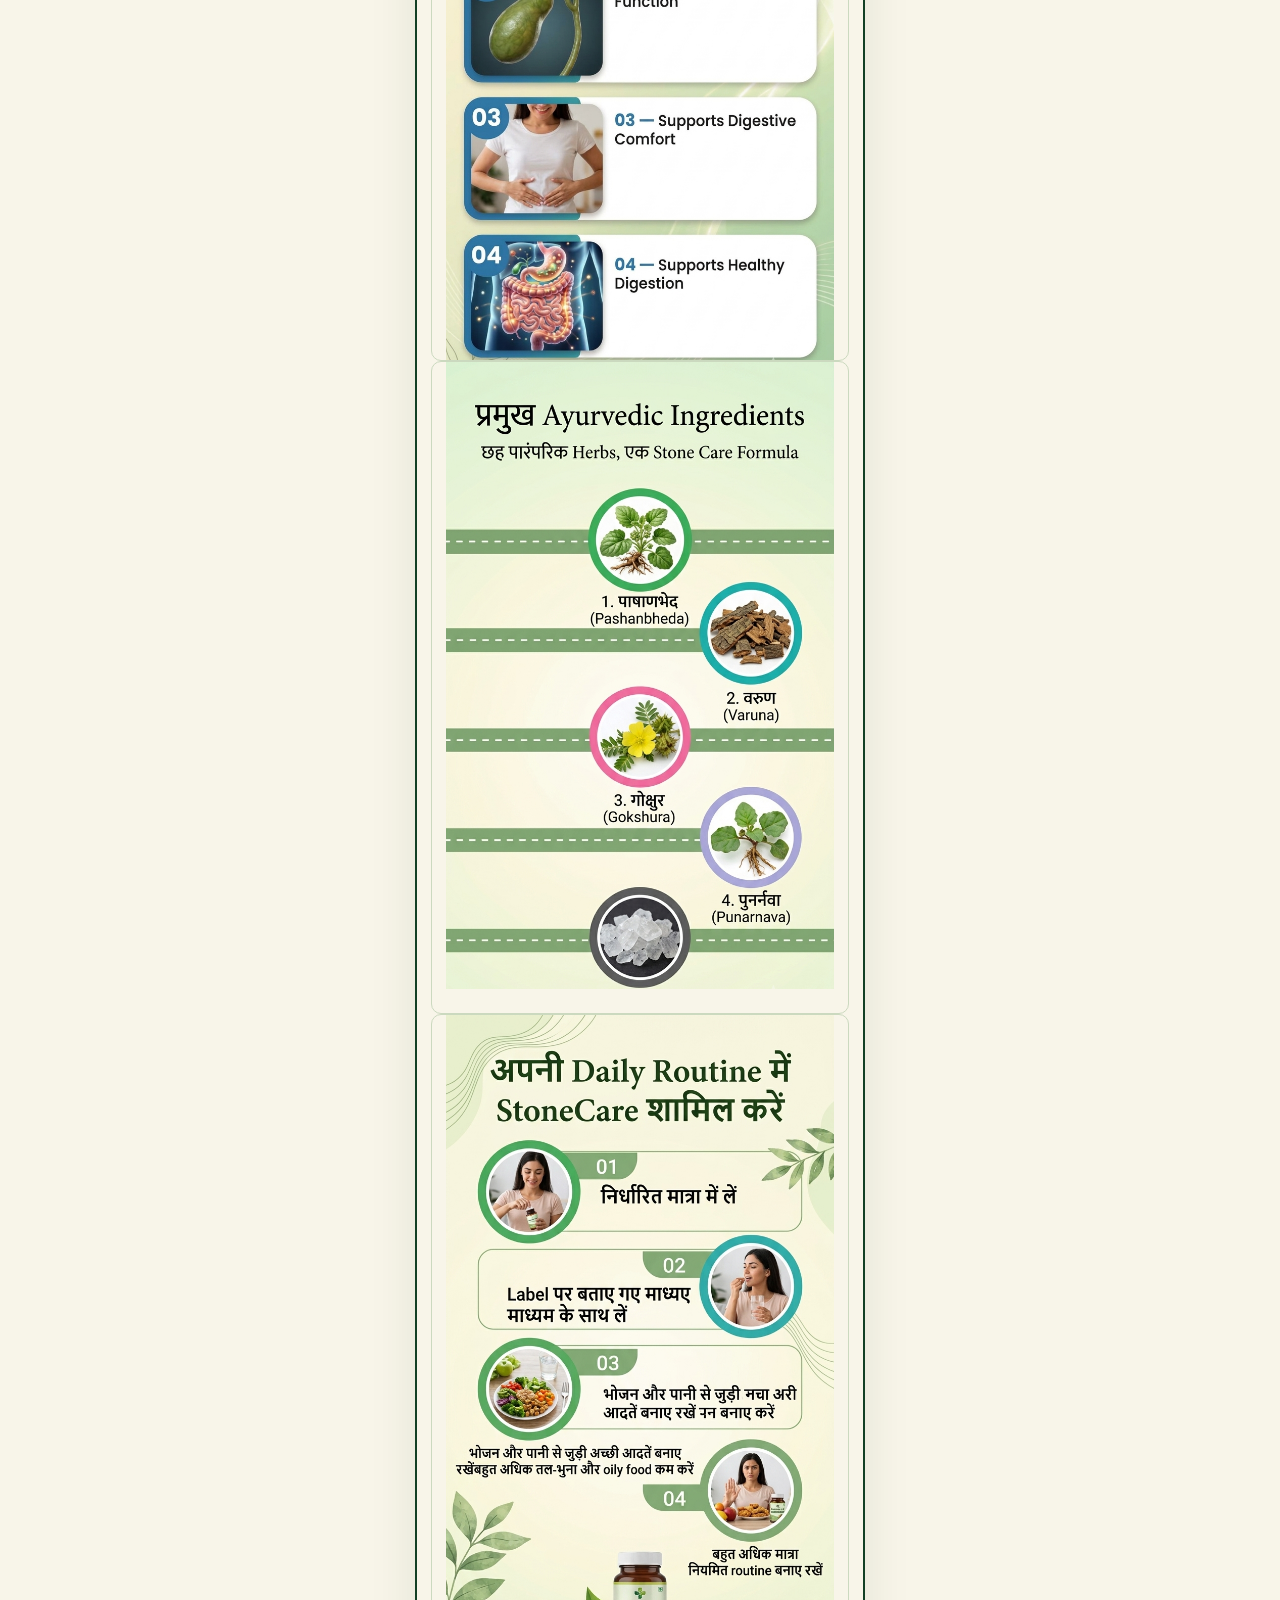
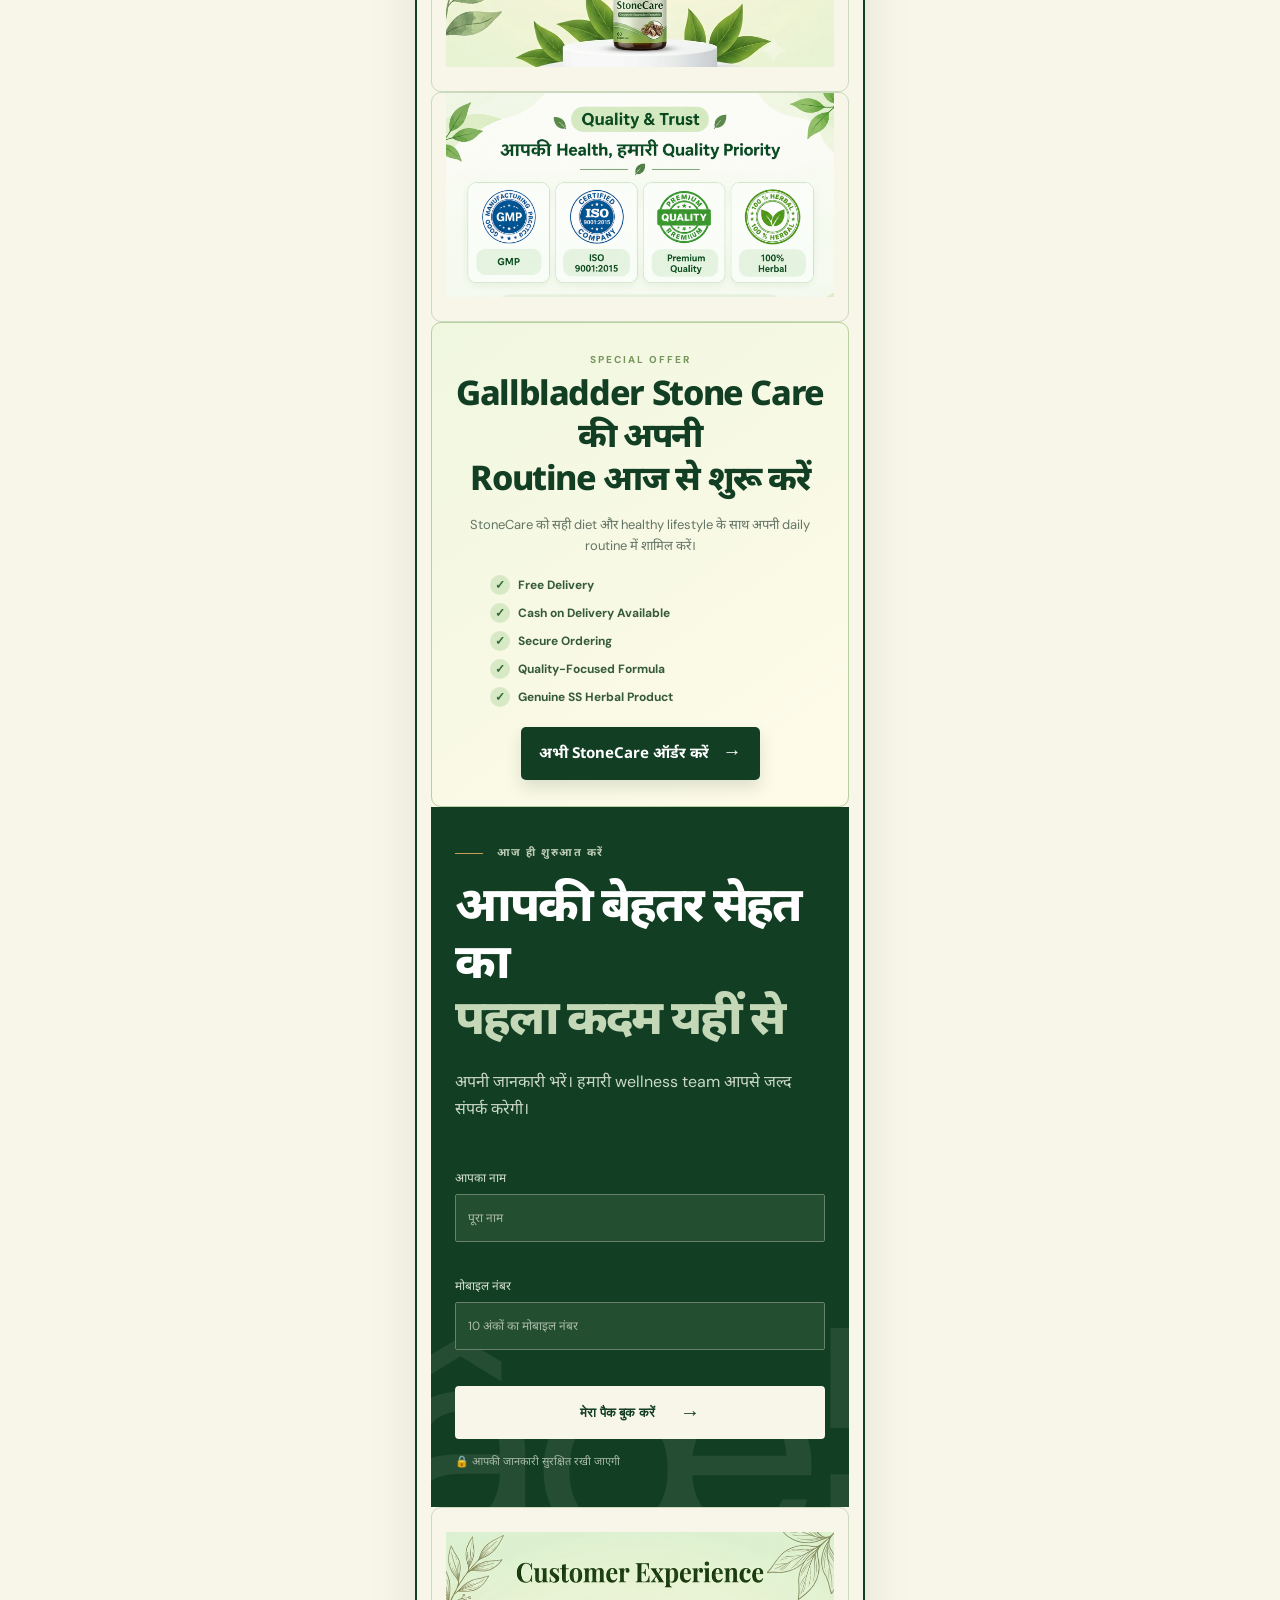
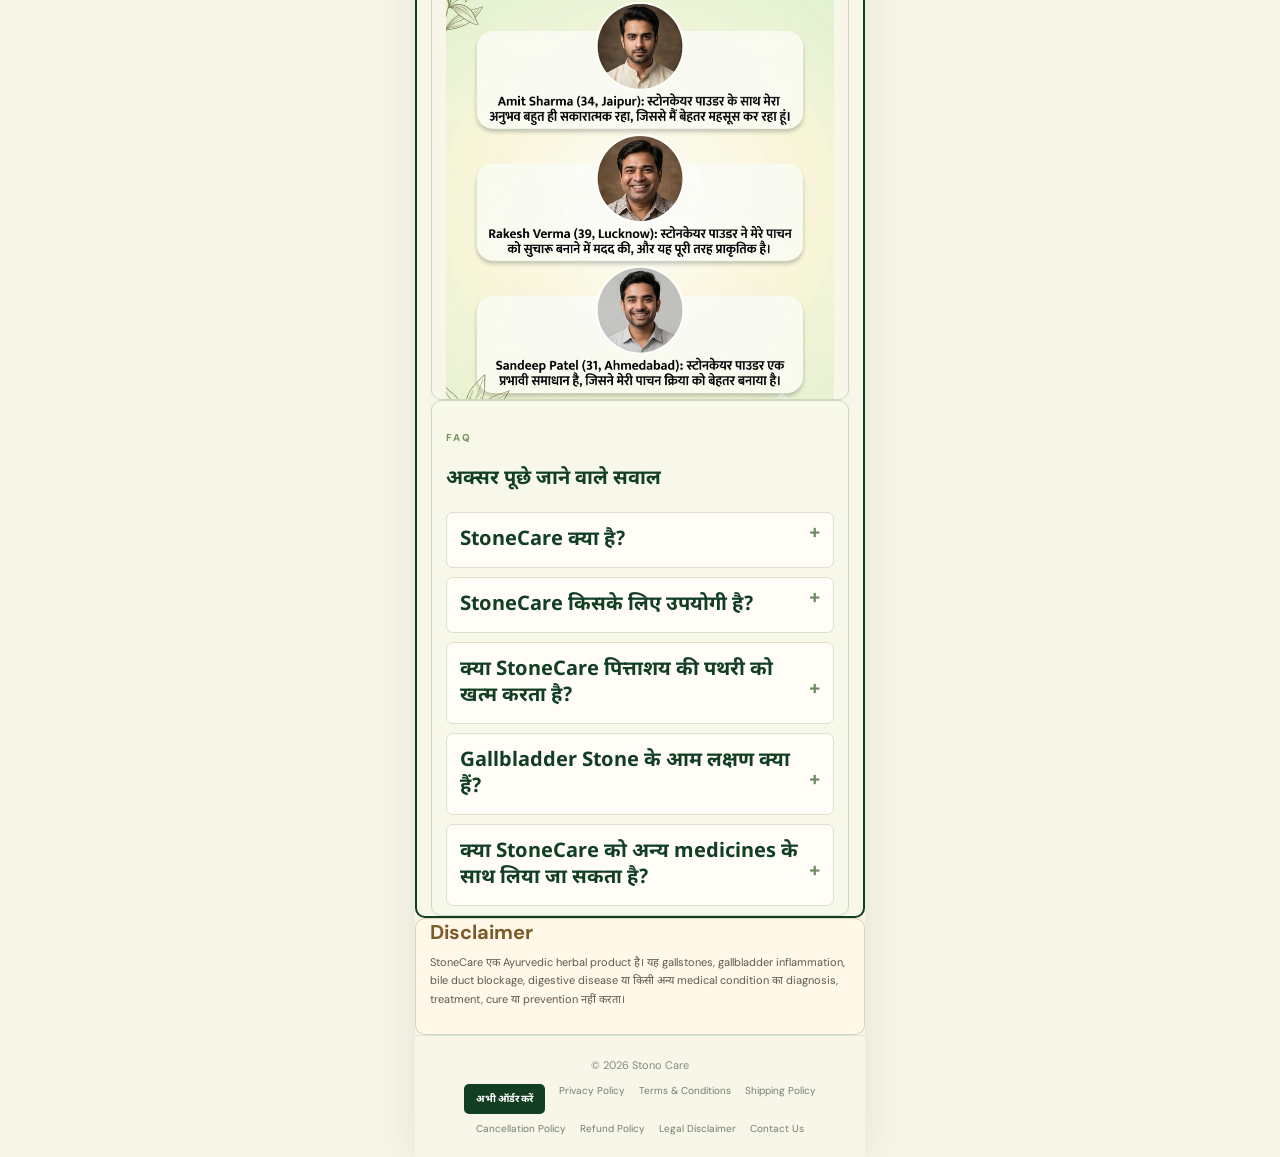
==== commit 46d1ad9d: "add" ====
--- a/index.html
+++ b/index.html
@@ -12,13 +12,8 @@
 </head>
 <body>
   <header class="site-header">
-    
-    
-     
-      
-      <span><strong>STONO CARE</strong><small></small></span>
-    </a>
-    <a class="header-cta" href="#order">अभी ऑर्डर करें <span>↗</span></a>
+    <a class="brand" href="#top" aria-label="Stono Care home"><strong>STONO CARE</strong></a>
+    <a class="header-order" href="#order">अभी ऑर्डर करें <span>↗</span></a>
   </header>
 
   <main id="top">
--- a/style.css
+++ b/style.css
@@ -25,3 +25,38 @@
 
 .faq-section h1,.faq-section h2,.faq-section summary{font-size:20px}.faq-section details p{font-size:14px}
 .footer-order{display:inline-block;padding:8px 12px;border-radius:5px;background:var(--green);color:#fff!important;font-weight:700}.floating-order{position:fixed;z-index:20;left:50%;bottom:14px;transform:translateX(-50%);display:inline-flex;align-items:center;justify-content:center;gap:12px;width:min(410px,calc(100% - 28px));padding:14px 18px;border-radius:999px;background:var(--green);color:#fff;text-decoration:none;font:700 14px "Noto Sans Devanagari",sans-serif;box-shadow:0 10px 25px #173d2545;transition:opacity .2s,transform .2s}.floating-order span{font-size:20px}.floating-order.is-hidden{opacity:0;pointer-events:none;transform:translate(-50%,12px)}
+.site-header{height:72px;padding:0 18px;gap:12px;background:rgba(255,253,246,.96);border-bottom:1px solid #d9e4d0;box-shadow:0 5px 18px #173d2512;position:sticky;top:0;z-index:50;backdrop-filter:blur(12px)}.brand{display:flex;align-items:center;gap:9px;min-width:0;color:var(--green);text-decoration:none}.brand-mark{display:grid;place-items:center;width:34px;height:34px;border:1px solid var(--gold);border-radius:50%;background:#f3f6e6;color:var(--green);font:700 12px Georgia,serif;letter-spacing:.02em}.brand strong{font-size:15px;letter-spacing:.12em;white-space:nowrap}.header-order{display:inline-flex;align-items:center;gap:6px;padding:10px 12px;border:1px solid #b5cda5;border-radius:999px;background:#edf5e2;color:var(--green);font:700 11px "Noto Sans Devanagari",sans-serif;text-decoration:none;white-space:nowrap;box-shadow:0 4px 10px #173d2510}.header-order span{font-size:16px;line-height:1}.header-order:hover{background:var(--green);color:#fff;transform:translateY(-1px)}
+
+/* Consistent borders around every landing-page section */
+main > section,
+main > section > section{
+  border:1px solid #cbd9bf;
+  border-radius:10px;
+  overflow:hidden;
+}
+main > section + section{margin-top:8px}
+
+/* Use the full mobile content width around the hero CTA */
+.hero-copy{width:100%}
+.hero-copy{padding:0!important;margin-top:-14px}
+.hero-actions{width:100%;margin:0}
+.hero-actions .button-primary{width:100%;min-height:52px;border-radius:0}
+
+/* Side breathing room for every section except the full-bleed first section */
+.symptoms{padding-left:14px;padding-right:14px}
+.order{padding-left:0!important;padding-right:0!important}
+.section-three-heading{margin-left:14px;margin-right:14px}
+.section-three-product{width:calc(100% - 28px);margin-left:14px;margin-right:14px}
+.section-four,.section-five,.section-six,.section-seven,.section-eight{
+  padding-left:14px!important;
+  padding-right:14px!important;
+}
+
+/* Keep the same side padding on every section except section 1 */
+main > section:not(.hero),
+main > section > section{
+  padding-left:14px!important;
+  padding-right:14px!important;
+}
+.section-three-heading{margin-left:0;margin-right:0}
+.section-three-product{width:100%;margin-left:0;margin-right:0}
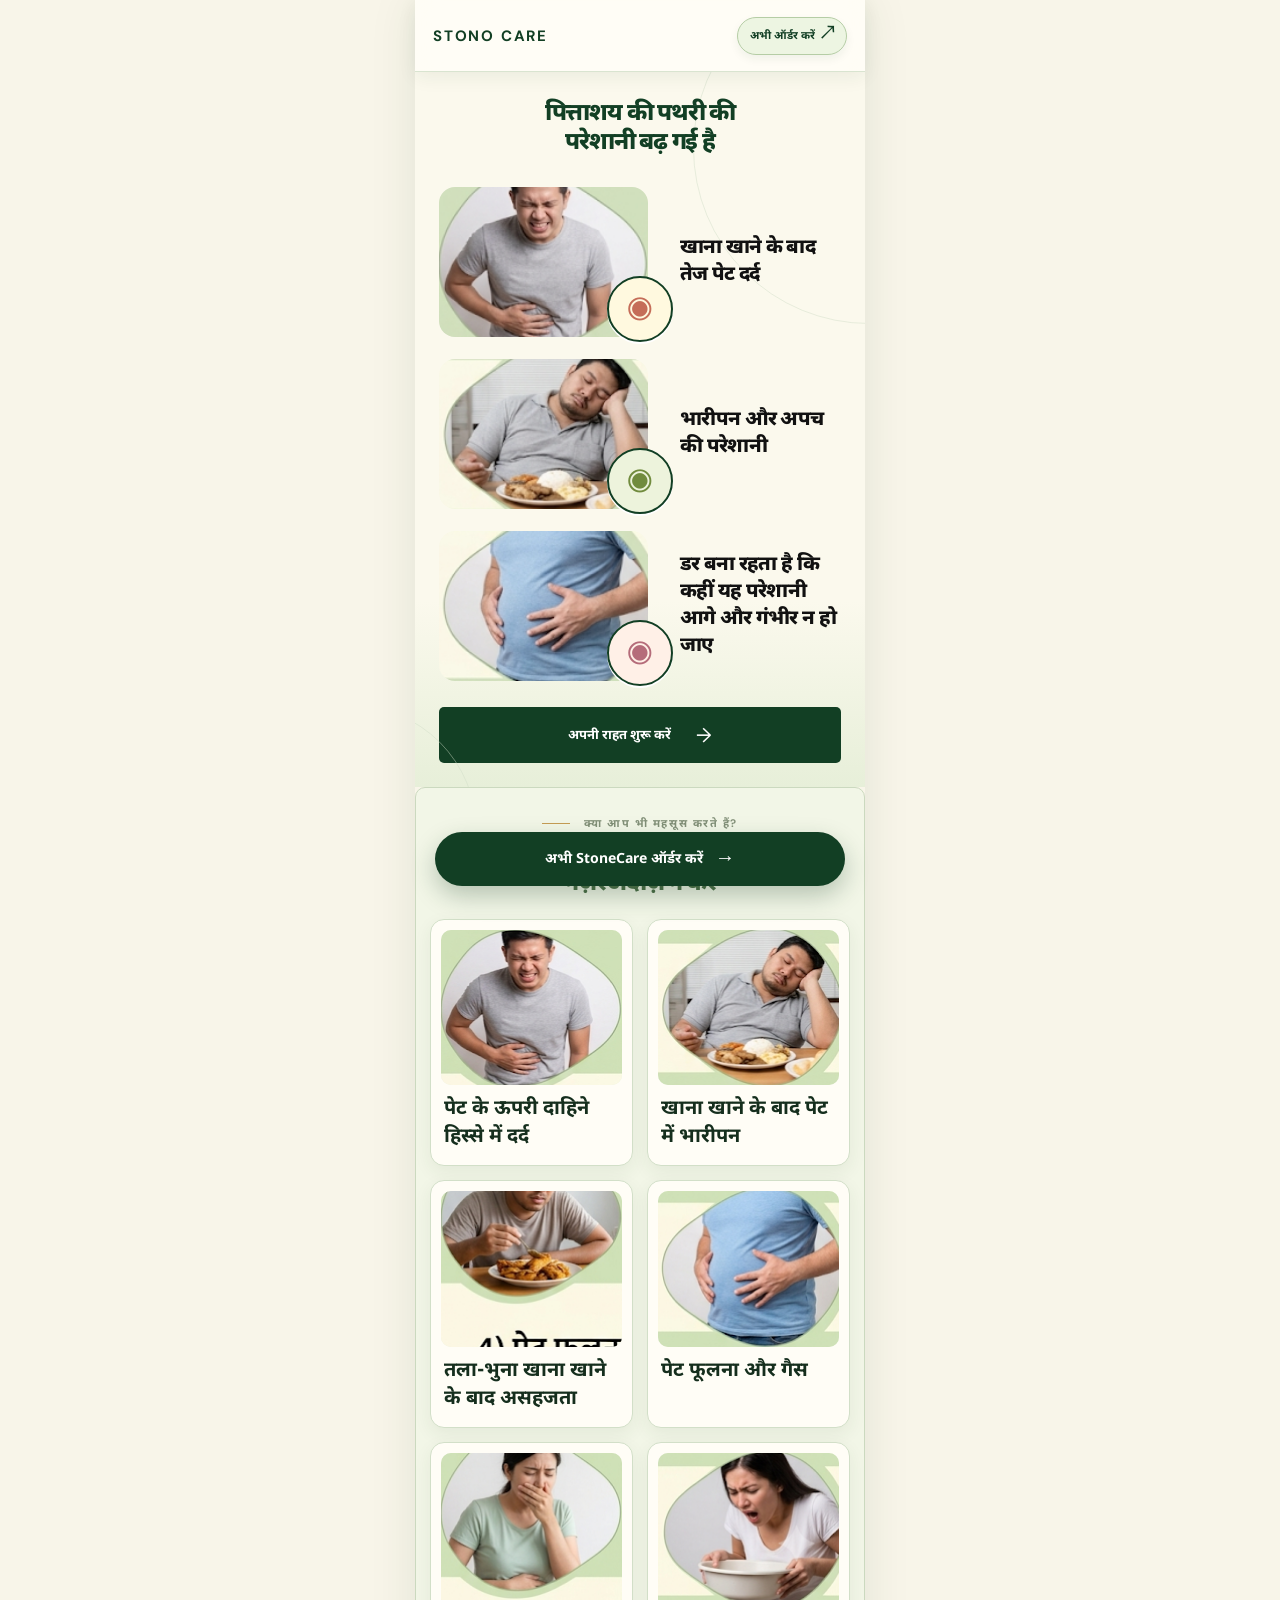
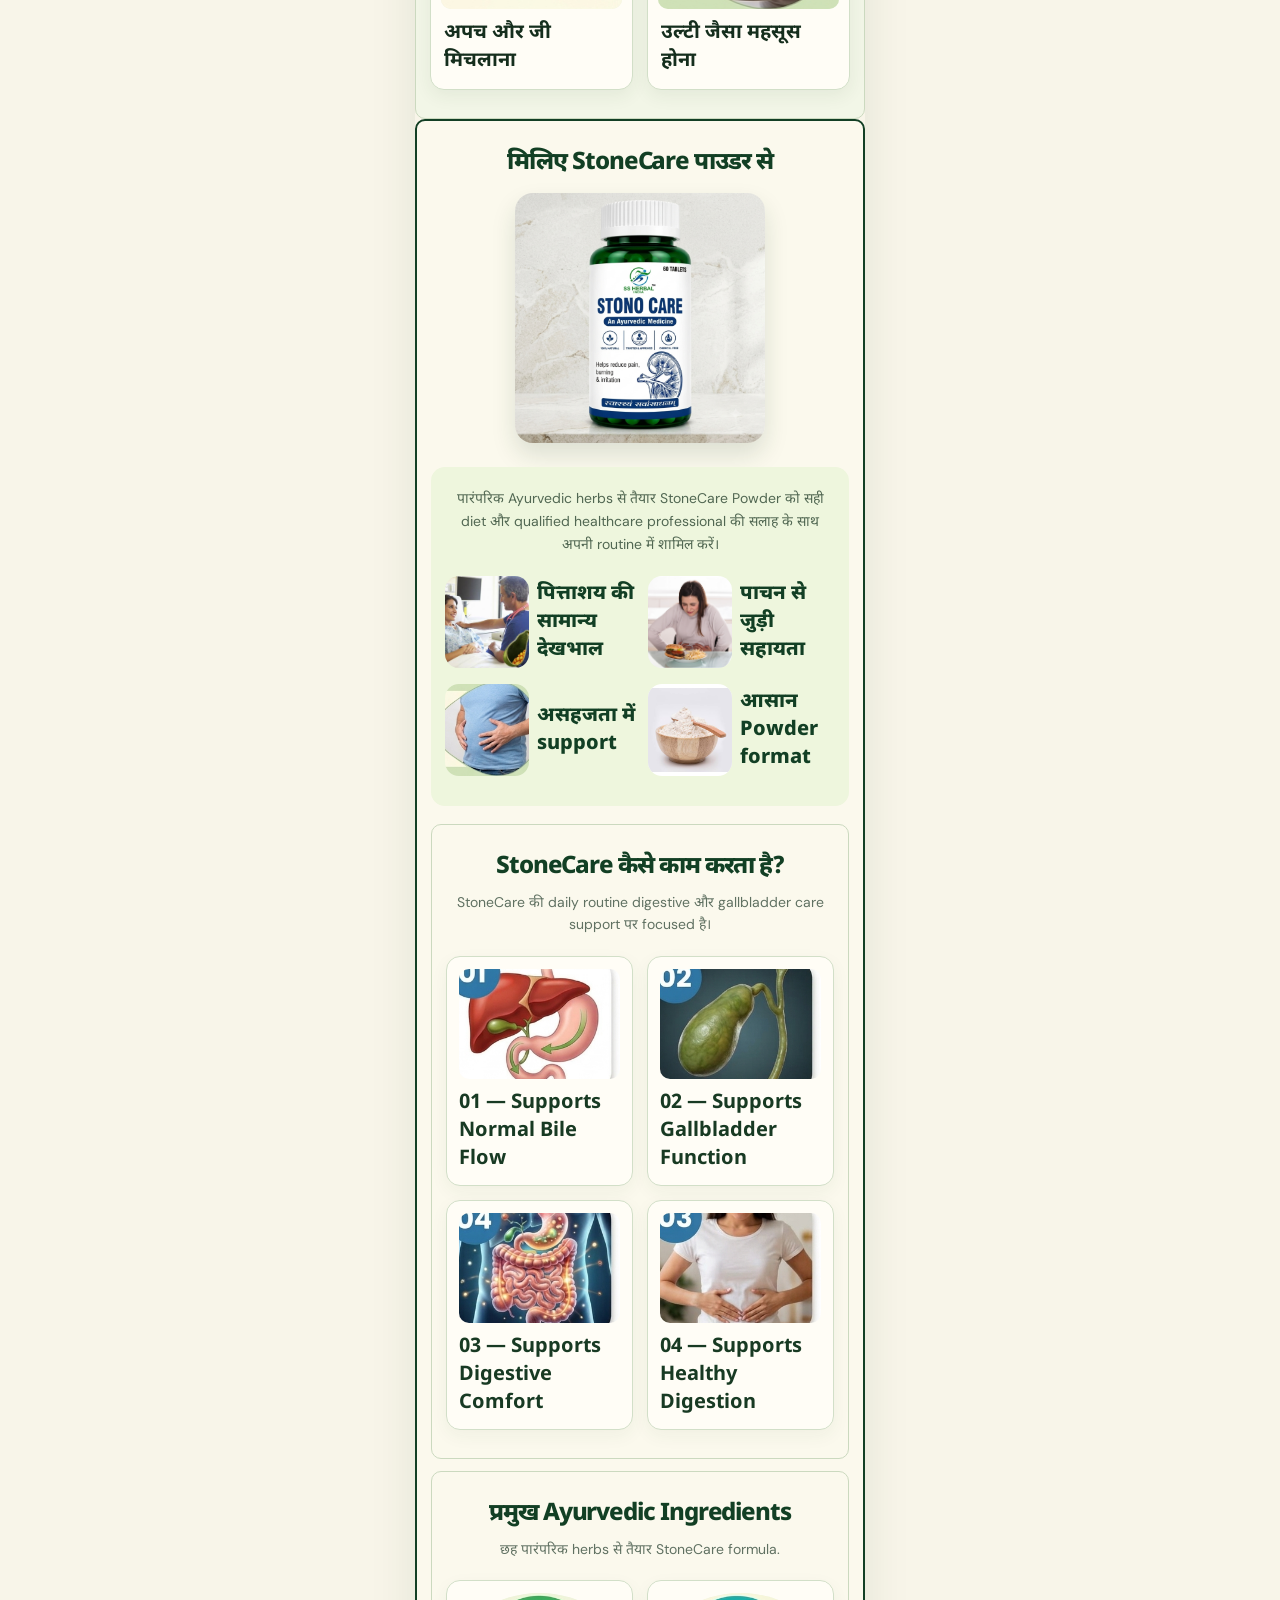
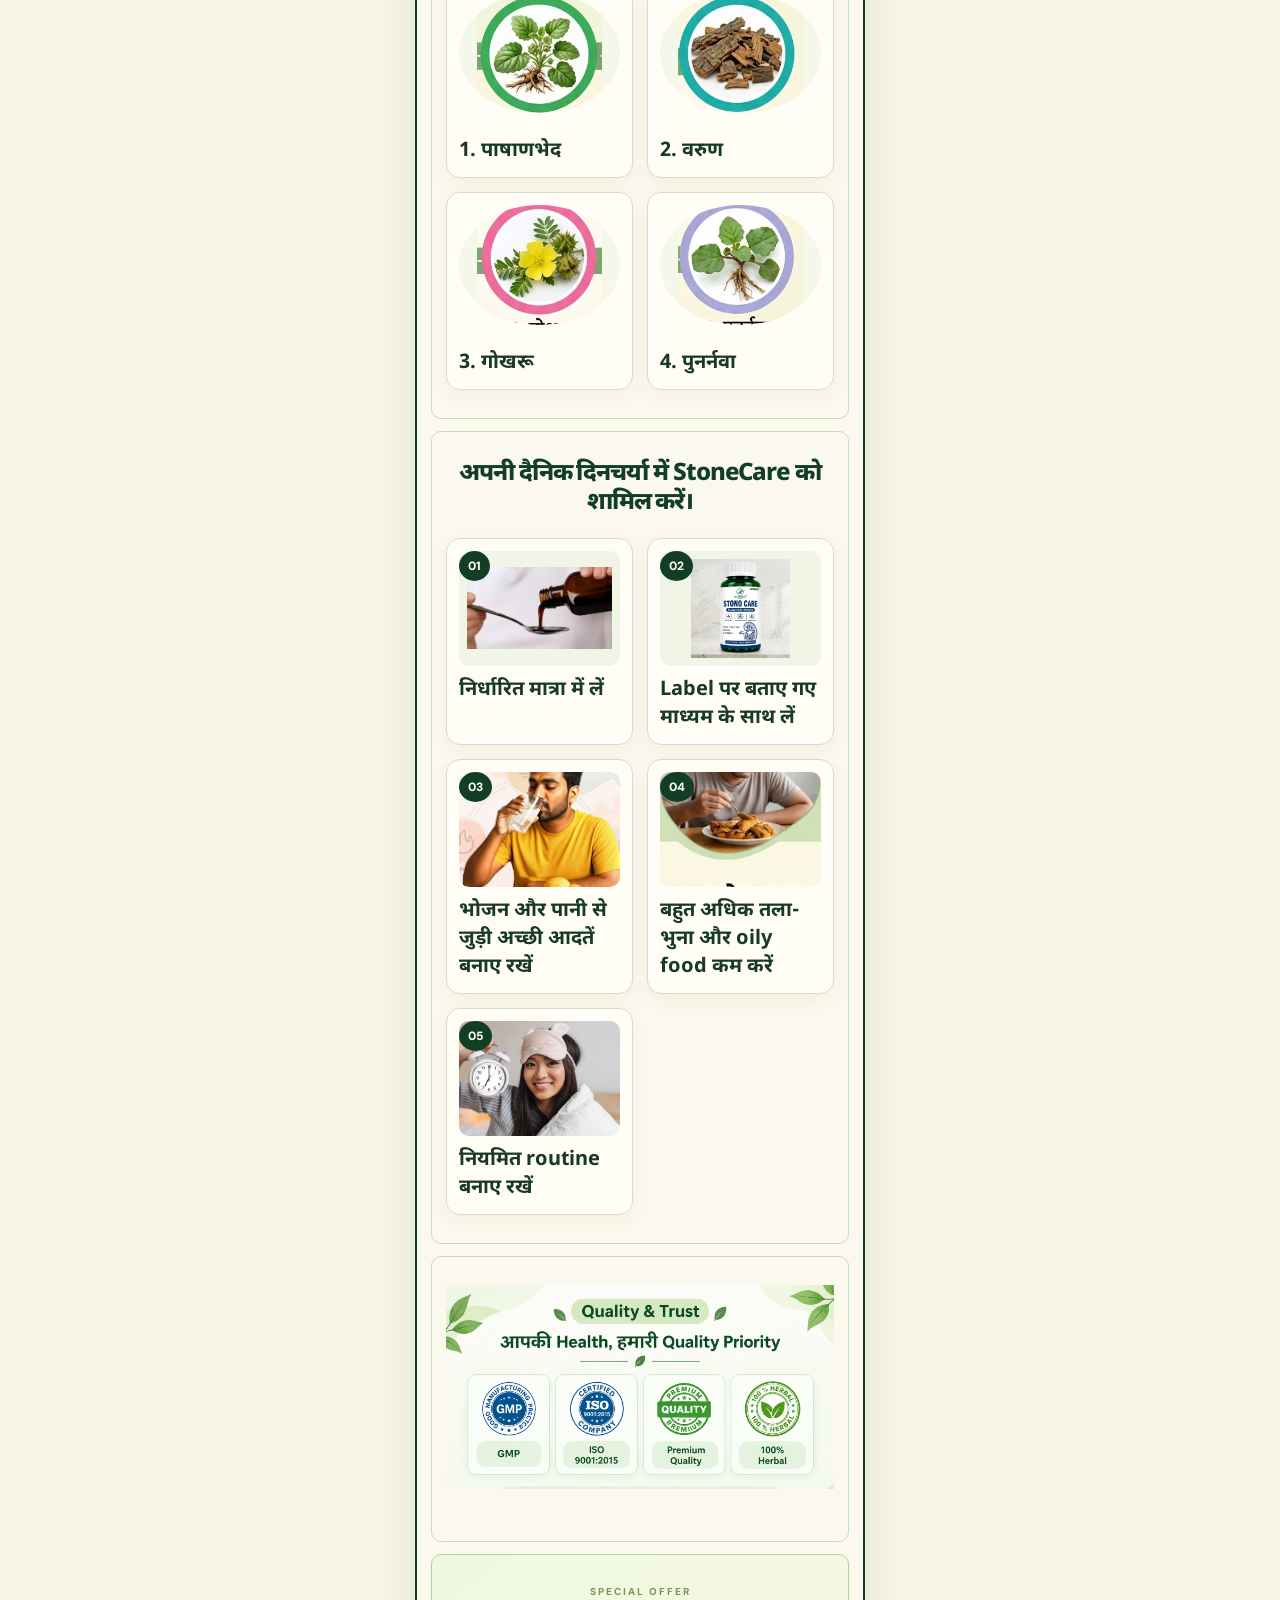
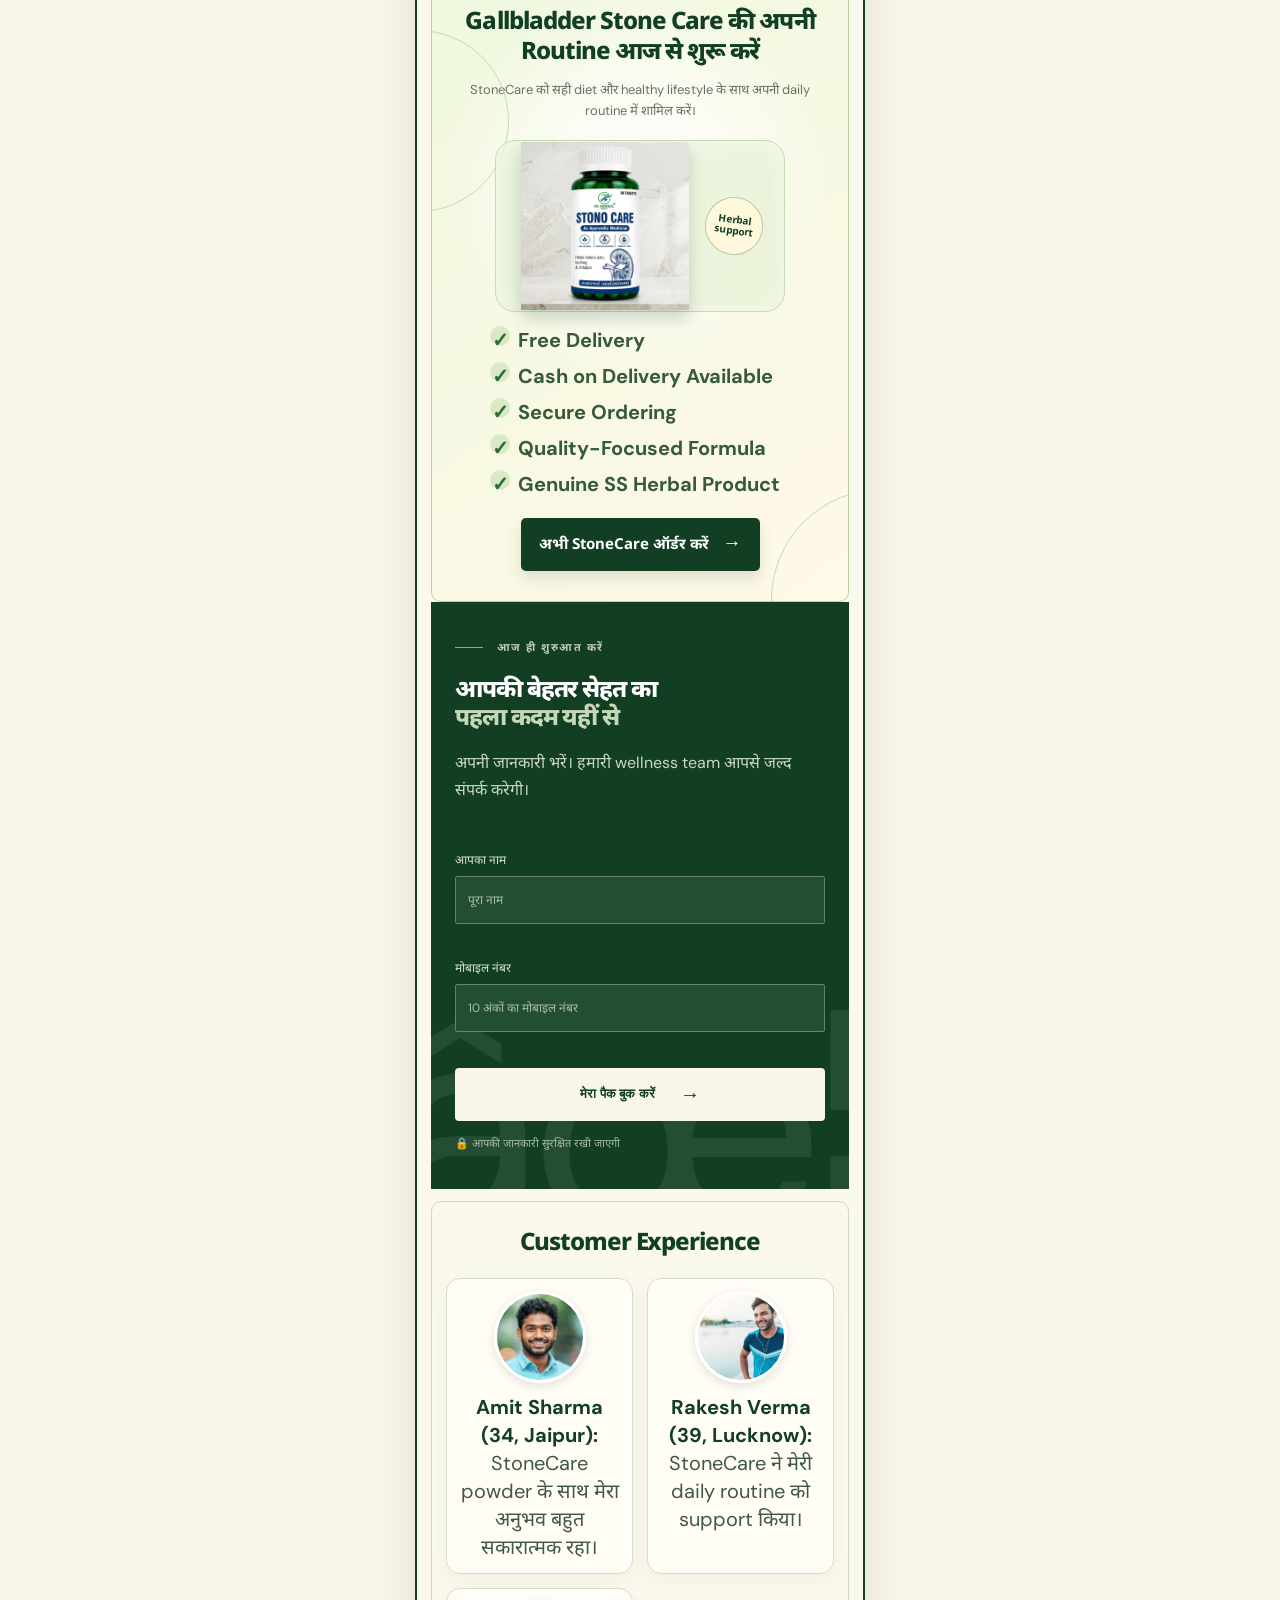
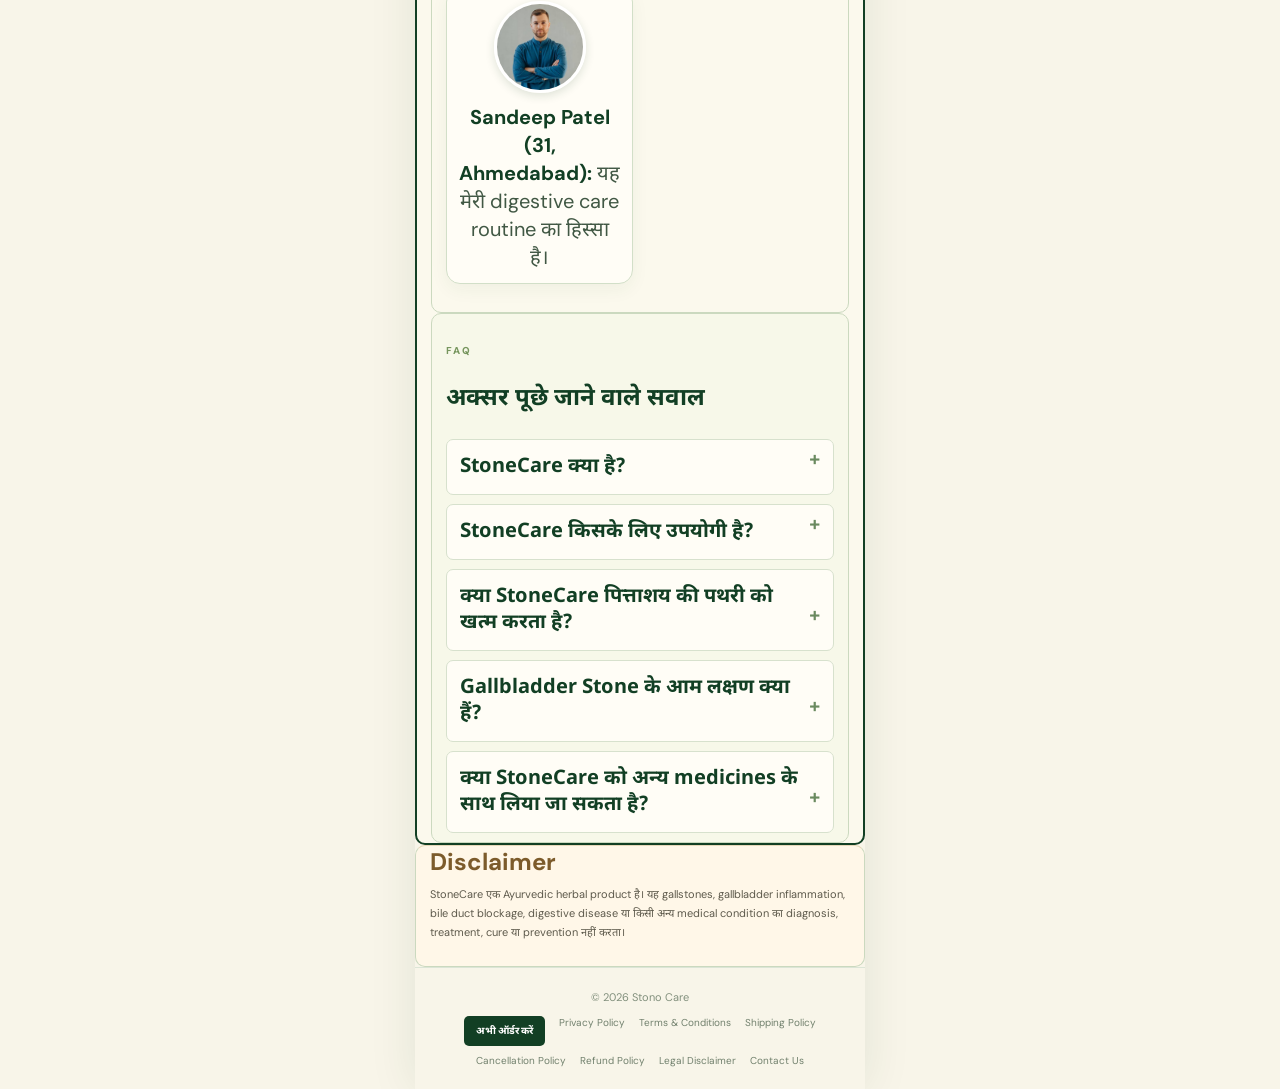
==== commit 4b1060c2: "add" ====
--- a/index.html
+++ b/index.html
@@ -17,35 +17,40 @@
   </header>
 
   <main id="top">
-    <section class="hero section-shell">
+    <section class="hero hero-html section-shell" aria-labelledby="hero-title">
       <div class="hero-copy">
        
-       
         
-       
-        
+        <h1 id="hero-title">पित्ताशय की पथरी की<br /><em>परेशानी बढ़ गई है</em></h1>
+        <div class="hero-symptoms">
+          <article class="hero-symptom">
+            <div class="hero-photo"><img src="assets/symptom-pain.png" alt="पेट में दर्द महसूस करता व्यक्ति" /><span class="hero-organ hero-organ-red" aria-hidden="true">◉</span></div>
+            <h2>खाना खाने के बाद<br />तेज पेट दर्द</h2>
+          </article>
+          <article class="hero-symptom">
+            <div class="hero-photo"><img src="assets/symptom-heavy.png" alt="भारीपन और अपच से परेशान व्यक्ति" /><span class="hero-organ hero-organ-green" aria-hidden="true">◉</span></div>
+            <h2>भारीपन और अपच<br />की परेशानी</h2>
+          </article>
+          <article class="hero-symptom">
+            <div class="hero-photo"><img src="assets/symptom-bloating.png" alt="पेट की परेशानी को लेकर चिंतित व्यक्ति" /><span class="hero-organ hero-organ-pink" aria-hidden="true">◉</span></div>
+            <h2>डर बना रहता है कि<br />कहीं यह परेशानी<br />आगे और गंभीर न हो जाए</h2>
+          </article>
+        </div>
         <div class="hero-actions">
           <a class="button button-primary" href="#order">अपनी राहत शुरू करें <span>→</span></a>
-          
-          
         </div>
-       
-      </div>
-      <div class="hero-visual">
-        <div class="sun-glow"></div>
-        <img class="reference-banner" src="reference-banner-no-logo.png" alt="Stono Care पित्ताशय की पथरी की परेशानी वाला मुख्य बैनर" />
-       
-        
       </div>
     </section>
 
     <section class="symptoms section-shell" id="why-us">
       <div class="section-heading"><p class="eyebrow"><span></span> क्या आप भी महसूस करते हैं?</p><h2>शरीर के इन संकेतों को<br /><em>नज़रअंदाज़ न करें</em></h2></div>
-      <div class="section-two-image-wrap"><img class="section-two-image" src="section-2-symptoms.png" alt="Gallbladder Stone से जुड़ी परेशानियां और सामान्य संकेत" /></div>
-      <div class="symptom-grid">
-        <article class="symptom-card"><div class="photo photo-one"></div><div class="symptom-icon">◉</div><h3>खाना खाने के बाद<br />तेज़ पेट दर्द</h3></article>
-        <article class="symptom-card"><div class="photo photo-two"></div><div class="symptom-icon green">◌</div><h3>भारीपन और अपच<br />की परेशानी</h3></article>
-        <article class="symptom-card"><div class="photo photo-three"></div><div class="symptom-icon pink">✦</div><h3>डर बना रहता है कि<br />परेशानी गंभीर न हो जाए</h3></article>
+      <div class="symptom-html-grid">
+        <article class="symptom-html-card"><img src="assets/symptom-pain.png" alt="पेट के ऊपरी हिस्से में दर्द" /><h3>पेट के ऊपरी दाहिने हिस्से में दर्द</h3></article>
+        <article class="symptom-html-card"><img src="assets/symptom-heavy.png" alt="भोजन के बाद भारीपन" /><h3>खाना खाने के बाद पेट में भारीपन</h3></article>
+        <article class="symptom-html-card"><img src="assets/symptom-indigestion.png" alt="तला-भुना खाना खाने के बाद असहजता" /><h3>तला-भुना खाना खाने के बाद असहजता</h3></article>
+        <article class="symptom-html-card"><img src="assets/symptom-bloating.png" alt="पेट फूलना और गैस" /><h3>पेट फूलना और गैस</h3></article>
+        <article class="symptom-html-card"><img src="assets/symptom-nausea.png" alt="अपच और जी मिचलाना" /><h3>अपच और जी मिचलाना</h3></article>
+        <article class="symptom-html-card"><img src="assets/symptom-vomit.png" alt="उल्टी जैसा महसूस होना" /><h3>उल्टी जैसा महसूस होना</h3></article>
       </div>
     </section>
 
@@ -53,23 +58,40 @@
     <section class="order section-shell" id="order">
       <div class="section-three-heading"><h2>मिलिए StoneCare पाउडर से</h2></div>
       <img class="section-three-product" src="stonecare-product.png" alt="StoneCare Ayurvedic medicine product bottle" />
-      <img class="section-three-image" src="section-3-care-clean.png" alt="StoneCare powder और आयुर्वेदिक देखभाल की जानकारी" />
+      <div class="care-html-block">
+        <p>पारंपरिक Ayurvedic herbs से तैयार StoneCare Powder को सही diet और qualified healthcare professional की सलाह के साथ अपनी routine में शामिल करें।</p>
+        <div class="care-html-grid">
+          <article><img src="assets/img1.jpg" alt="पाषाणभेद Ayurvedic herb" /><h3>पित्ताशय की सामान्य देखभाल</h3></article>
+          <article><img src="assets/img2.jpg" alt="पाचन से जुड़ी देखभाल" /><h3>पाचन से जुड़ी सहायता</h3></article>
+          <article><img src="assets/symptom-bloating.png" alt="असहजता में support" /><h3>असहजता में support</h3></article>
+          <article><img src="assets/img3.jpg" alt="StoneCare powder format" /><h3>आसान Powder format</h3></article>
+        </div>
+      </div>
       <section class="section-four section-shell" aria-label="StoneCare कैसे काम करता है">
-        <img src="section-4-how-it-works.png" alt="StoneCare कैसे काम करता है और इसके चार फायदे" />
+        <h2>StoneCare कैसे काम करता है?</h2><p>StoneCare की daily routine digestive और gallbladder care support पर focused है।</p>
+        <div class="how-grid"><article><img src="assets/visual-bile-flow.png" alt="Normal bile flow illustration" /><h3>01 — Supports Normal Bile Flow</h3></article><article><img src="assets/visual-gallbladder.png" alt="Gallbladder function illustration" /><h3>02 — Supports Gallbladder Function</h3></article><article><img src="assets/visual-intestine.png" alt="Digestive comfort illustration" /><h3>03 — Supports Digestive Comfort</h3></article><article><img src="assets/visual-digestion.png" alt="Healthy digestion illustration" /><h3>04 — Supports Healthy Digestion</h3></article></div>
       </section>
       <section class="section-five section-shell" aria-label="प्रमुख Ayurvedic ingredients">
-        <img src="section-5-ingredients.png" alt="StoneCare के प्रमुख Ayurvedic ingredients" />
+        <h2>प्रमुख Ayurvedic Ingredients</h2><p>छह पारंपरिक herbs से तैयार StoneCare formula.</p><div class="ingredient-grid"><article><img src="assets/ingredient-pashanbheda.png" alt="पाषाणभेद" /><h3>1. पाषाणभेद</h3></article><article><img src="assets/ingredient-varuna.png" alt="वरुण" /><h3>2. वरुण</h3></article><article><img src="assets/ingredient-gokshura.png" alt="गोखरू" /><h3>3. गोखरू</h3></article><article><img src="assets/ingredient-punarnava.png" alt="पुनर्नवा" /><h3>4. पुनर्नवा</h3></article></div>
       </section>
       <section class="section-six section-shell" aria-label="StoneCare daily routine">
-        <img src="section-6-daily-routine.png" alt="StoneCare को daily routine में शामिल करने के तरीके" />
+        <h2>अपनी दैनिक दिनचर्या में StoneCare को शामिल करें।</h2>
+        <div class="routine-grid">
+          <article><span>01</span><img class="routine-product" src="assets/img4.jpg" alt="निर्धारित मात्रा में StoneCare लेना" /><h3>निर्धारित मात्रा में लें</h3></article>
+          <article><span>02</span><img class="routine-product" src="stonecare-product.png" alt="Label पर बताए गए माध्यम के साथ StoneCare लेना" /><h3>Label पर बताए गए माध्यम के साथ लें</h3></article>
+          <article><span>03</span><img src="assets/img5.jpg" alt="भोजन और पानी से जुड़ी अच्छी आदतें" /><h3>भोजन और पानी से जुड़ी अच्छी आदतें बनाए रखें</h3></article>
+          <article><span>04</span><img src="assets/symptom-indigestion.png" alt="तला-भुना और oily food कम करना" /><h3>बहुत अधिक तला-भुना और oily food कम करें</h3></article>
+          <article><span>05</span><img src="assets/img6.jpg" alt="नियमित healthy routine बनाए रखना" /><h3>नियमित routine बनाए रखें</h3></article>
+        </div>
       </section>
       <section class="section-seven section-shell" aria-label="Quality and Trust">
-        <img src="section-7-quality-trust.png" alt="StoneCare Quality and Trust प्रमाण" />
+        <img class="quality-trust-image" src="section-7-quality-trust.png" alt="Quality and Trust: GMP, ISO, Premium Quality और 100% Herbal प्रमाण" />
       </section>
       <section class="special-offer" aria-labelledby="offer-title">
         <p class="offer-kicker">SPECIAL OFFER</p>
         <h2 id="offer-title">Gallbladder Stone Care की अपनी<br />Routine आज से शुरू करें</h2>
         <p class="offer-copy">StoneCare को सही diet और healthy lifestyle के साथ अपनी daily routine में शामिल करें।</p>
+        <div class="offer-product-wrap"><img class="offer-product-image" src="stonecare-product.png" alt="StoneCare Ayurvedic product bottle" /><span>Herbal<br />support</span></div>
         <ul class="offer-points">
           <li>Free Delivery</li>
           <li>Cash on Delivery Available</li>
@@ -81,7 +103,7 @@
       </section>
       <div class="order-inner"><div><p class="eyebrow light"><span></span> आज ही शुरुआत करें</p><h2>आपकी बेहतर सेहत का<br /><em>पहला कदम यहीं से</em></h2><p>अपनी जानकारी भरें। हमारी wellness team आपसे जल्द संपर्क करेगी।</p></div><form id="orderForm" novalidate><label>आपका नाम<input name="name" type="text" placeholder="पूरा नाम" minlength="2" maxlength="50" pattern="[A-Za-z ]{2,50}" autocomplete="name" required /><small class="field-error" id="nameError"></small></label><label>मोबाइल नंबर<input name="phone" type="tel" inputmode="numeric" placeholder="10 अंकों का मोबाइल नंबर" maxlength="10" pattern="[5-9][0-9]{9}" autocomplete="tel" required /><small class="field-error" id="phoneError"></small></label><button class="button button-light" type="submit">मेरा पैक बुक करें <span>→</span></button><p class="form-note">🔒 आपकी जानकारी सुरक्षित रखी जाएगी</p></form></div>
       <section class="section-eight section-shell" aria-label="Customer Experience">
-        <img src="section-8-customer-experience.png" alt="StoneCare customer experience testimonials" />
+        <h2>Customer Experience</h2><div class="testimonial-grid"><article><img src="assets/img7.jpg" alt="Amit Sharma customer" /><p><strong>Amit Sharma (34, Jaipur):</strong> StoneCare powder के साथ मेरा अनुभव बहुत सकारात्मक रहा।</p></article><article><img src="assets/img8.jpg" alt="Rakesh Verma customer" /><p><strong>Rakesh Verma (39, Lucknow):</strong> StoneCare ने मेरी daily routine को support किया।</p></article><article><img src="assets/img9.jpg" alt="Sandeep Patel customer" /><p><strong>Sandeep Patel (31, Ahmedabad):</strong> यह मेरी digestive care routine का हिस्सा है।</p></article></div>
       </section>
       <section class="faq-section" aria-labelledby="faq-title">
         <p class="offer-kicker">FAQ</p>
--- a/style.css
+++ b/style.css
@@ -60,3 +60,109 @@
 }
 .section-three-heading{margin-left:0;margin-right:0}
 .section-three-product{width:100%;margin-left:0;margin-right:0}
+
+/* Section 1: keep the banner composition, but make all copy real HTML */
+.hero-html{
+  min-height:0;
+  display:block;
+  padding:0!important;
+  border:0!important;
+  border-radius:0!important;
+  background:linear-gradient(180deg,#fbf9ed 0%,#fbf9ed 74%,#e7efd9 100%);
+}
+.hero-html .hero-copy{padding:28px 24px 24px!important;margin:0;width:100%;position:relative}
+.hero-brand{margin:0 0 28px;color:var(--green);font-size:18px;font-weight:800;letter-spacing:.12em}
+.hero-html h1{margin:0 0 28px;text-align:center;color:var(--green);font:800 clamp(30px,8vw,42px)/1.22 "Noto Sans Devanagari",sans-serif;letter-spacing:-.05em}
+.hero-html h1 em{color:var(--green);font-style:normal}
+.hero-symptoms{display:grid;gap:22px}
+.hero-symptom{display:grid;grid-template-columns:52% 48%;align-items:center;gap:10px;min-width:0}
+.hero-photo{height:150px;position:relative;overflow:visible}
+.hero-photo img{display:block;width:100%;height:100%;object-fit:cover;border-radius:16px;filter:saturate(.82)}
+.hero-organ{position:absolute;right:-25px;bottom:-5px;width:66px;height:66px;display:grid;place-items:center;border:2px solid var(--green);border-radius:50%;background:#fff9df;font-size:32px;color:#c56d58;box-shadow:0 2px 0 #fff}
+.hero-organ-green{color:#718b3e;background:#edf3dc}
+.hero-organ-pink{color:#b56c7a;background:#fff0e7}
+.hero-symptom h2{margin:0 0 0 22px;color:#111;font:800 clamp(18px,5.2vw,27px)/1.28 "Noto Sans Devanagari",sans-serif;letter-spacing:-.035em}
+.hero-html .hero-actions{margin:26px 0 0}
+.hero-html .hero-actions .button-primary{border-radius:5px}
+@media(max-width:760px){
+  .hero-html .hero-copy{padding:25px 24px 22px!important}
+  .hero-brand{font-size:16px;margin-bottom:24px}
+  .hero-html h1{font-size:clamp(29px,8vw,36px);margin-bottom:25px}
+  .hero-symptoms{gap:20px}
+  .hero-symptom{grid-template-columns:52% 48%;gap:8px}
+  .hero-photo{height:128px}
+  .hero-organ{right:-22px;width:58px;height:58px;font-size:27px}
+  .hero-symptom h2{margin-left:19px;font-size:clamp(17px,5vw,23px)}
+}
+
+/* HTML replacements for the remaining template sections */
+.symptom-html-grid{display:grid;grid-template-columns:repeat(2,1fr);gap:14px}
+.symptom-html-card{background:#fffdf6;border:1px solid #d2dfc8;border-radius:14px;padding:10px;box-shadow:0 6px 18px #29482a12}
+.symptom-html-card img{display:block;width:100%;height:125px;object-fit:cover;border-radius:10px}
+.symptom-html-card h3{margin:10px 3px 4px;color:#152e1d;font:700 16px/1.35 "Noto Sans Devanagari",sans-serif}
+.care-html-block{padding:20px 14px 30px;text-align:center;background:#eef6dd;border-radius:14px}
+.care-html-block>p{max-width:390px;margin:0 auto 20px;color:#516752;font-size:14px;line-height:1.65}
+.care-html-grid{display:grid;grid-template-columns:repeat(2,1fr);gap:16px;text-align:left}
+.care-html-grid article{display:grid;grid-template-columns:45% 55%;align-items:center;gap:8px}
+.care-html-grid img{width:100%;height:92px;object-fit:cover;border-radius:14px}
+.care-html-grid article:last-child img{object-fit:contain;background:#fff}
+.care-html-grid h3{margin:0;color:var(--green);font:800 16px/1.25 "Noto Sans Devanagari",sans-serif}
+.section-four h2,.section-five h2,.section-six h2,.section-seven h2,.section-eight h2{margin:0;color:var(--green);font:800 clamp(25px,7vw,36px)/1.2 "Noto Sans Devanagari",sans-serif;text-align:center}
+.section-four>p,.section-five>p,.section-seven>p{text-align:center;color:#607162;font-size:14px;line-height:1.6}
+.how-grid,.ingredient-grid,.routine-grid,.trust-grid,.testimonial-grid{display:grid;grid-template-columns:repeat(2,1fr);gap:14px;margin-top:20px}
+.how-grid article,.ingredient-grid article,.routine-grid article,.trust-grid article,.testimonial-grid article{background:#fffdf6;border:1px solid #d2dfc8;border-radius:14px;padding:12px;box-shadow:0 6px 18px #29482a0d}
+.how-grid img{display:block;width:100%;height:110px;object-fit:cover;border-radius:10px;margin-bottom:10px}
+.how-grid h3,.ingredient-grid h3,.routine-grid h3{margin:0;color:#183a23;font:700 15px/1.35 "Noto Sans Devanagari",sans-serif}
+.ingredient-grid img{display:block;width:100%;height:120px;object-fit:contain;border-radius:50%;background:#f4f8e9}
+.routine-grid article{position:relative}.routine-grid span{position:absolute;z-index:1;left:12px;top:12px;background:var(--green);color:#fff;border-radius:50%;padding:7px 9px;font-weight:800;font-size:12px}.routine-grid img{display:block;width:100%;height:115px;object-fit:cover;border-radius:10px;margin-bottom:10px}
+.routine-grid .routine-product{object-fit:contain;background:#f1f5e6;padding:8px}
+.trust-grid article{text-align:center;min-height:100px;display:grid;place-content:center;gap:6px;background:#edf6e4}.trust-grid strong{font-size:24px;color:var(--green)}.trust-grid span{font-size:11px;color:#627563}
+.testimonial-grid article{text-align:center}.testimonial-grid img{display:block;width:92px;height:92px;border-radius:50%;object-fit:cover;margin:0 auto 10px;border:3px solid #fff;box-shadow:0 3px 10px #173d2524}.testimonial-grid p{margin:0;color:#415844;font-size:13px;line-height:1.55}.testimonial-grid strong{color:var(--green)}
+@media(max-width:480px){.symptom-html-grid{gap:10px}.symptom-html-card{padding:8px}.symptom-html-card img{height:105px}.symptom-html-card h3{font-size:14px}.care-html-grid{gap:11px}.care-html-grid article{display:block}.care-html-grid img{height:100px;margin-bottom:7px}.care-html-grid h3{font-size:14px}.how-grid,.ingredient-grid,.routine-grid,.trust-grid,.testimonial-grid{gap:10px}.how-grid article,.ingredient-grid article,.routine-grid article,.trust-grid article,.testimonial-grid article{padding:9px}.how-grid img{height:92px}.ingredient-grid img{height:100px}.routine-grid img{height:100px}.testimonial-grid img{width:76px;height:76px}}
+
+/* Final visual polish */
+.symptoms{background:#f2f6e7;padding-top:0!important;padding-bottom:28px!important}
+.symptoms .section-heading{display:block;margin:0;padding:28px 8px 20px}
+.symptoms .section-heading h2{font-size:clamp(25px,7vw,34px);line-height:1.25;color:var(--green)}
+.symptoms .section-heading .eyebrow{margin-bottom:8px}
+.order{background:#fbf9ed}
+.section-three-heading{padding:28px 10px 15px;background:#fbf9ed;text-align:center}
+.section-three-heading h2{margin:0;color:var(--green);font:800 clamp(27px,7vw,38px)/1.2 "Noto Sans Devanagari",sans-serif}
+.section-three-product{display:block;width:min(100%,250px)!important;height:auto;margin:0 auto 24px!important;border-radius:18px;box-shadow:0 12px 25px #173d2522}
+.care-html-block{margin:0 0 18px}
+.section-four,.section-five,.section-six,.section-seven,.section-eight{padding-top:28px!important;padding-bottom:28px!important;background:#fbf9ed}
+.section-four>p,.section-five>p,.section-seven>p{margin:9px auto 0;max-width:380px}
+.section-four,.section-five,.section-six,.section-seven{margin-top:12px!important}
+.special-offer{margin-top:12px!important}
+.section-eight{margin-top:12px!important}
+.quality-trust-image{display:block;width:100%;height:auto;border-radius:12px;object-fit:contain}
+.special-offer{position:relative;overflow:hidden;background:radial-gradient(circle at 50% 36%,#ffffffb8 0 16%,transparent 42%),linear-gradient(145deg,#eff8df,#fff9e7);padding-top:30px!important;padding-bottom:30px!important}
+.special-offer::before,.special-offer::after{content:"";position:absolute;border:1px solid #c6d9af;border-radius:50%;pointer-events:none}.special-offer::before{width:180px;height:180px;left:-105px;top:75px}.special-offer::after{width:220px;height:220px;right:-145px;bottom:-110px}
+.offer-product-wrap{position:relative;z-index:1;display:flex;align-items:center;justify-content:center;gap:12px;width:min(100%,290px);height:172px;margin:4px auto 14px;border-radius:20px;background:#e5f0d3aa;border:1px solid #c7dcb4;box-shadow:inset 0 0 25px #fff8}
+.offer-product-image{display:block;width:175px;height:168px;object-fit:contain;filter:drop-shadow(0 9px 8px #173d2530)}
+.offer-product-wrap>span{display:grid;place-items:center;width:58px;height:58px;border:1px solid #b6ce9d;border-radius:50%;background:#fff8dd;color:var(--green);font:700 10px/1.15 "Noto Sans Devanagari",sans-serif;text-align:center;transform:rotate(8deg)}
+.special-offer .offer-points,.special-offer .offer-button{position:relative;z-index:1}
+@media(max-width:480px){.offer-product-wrap{height:155px;width:min(100%,270px)}.offer-product-image{width:158px;height:150px}.offer-product-wrap>span{width:52px;height:52px;font-size:9px}}
+.symptom-html-card img{height:auto!important;aspect-ratio:auto;object-fit:contain;background:#eef4e2}
+
+/* Unified typography requested for the landing page */
+.hero-html h1,
+.section-heading h2,
+.section-three-heading h2,
+.section-four>h2,
+.section-five>h2,
+.section-six>h2,
+.section-seven>h2,
+.section-eight>h2,
+.special-offer h2,
+.faq-section h1,
+.disclaimer h2,
+.order h2{font-size:24px!important}
+.symptom-html-card h3,
+.care-html-grid h3,
+.how-grid h3,
+.ingredient-grid h3,
+.routine-grid h3,
+.testimonial-grid p,
+.offer-points li{font-size:20px!important;line-height:1.4}
+.hero-symptom h2{font-size:20px!important;line-height:1.35}
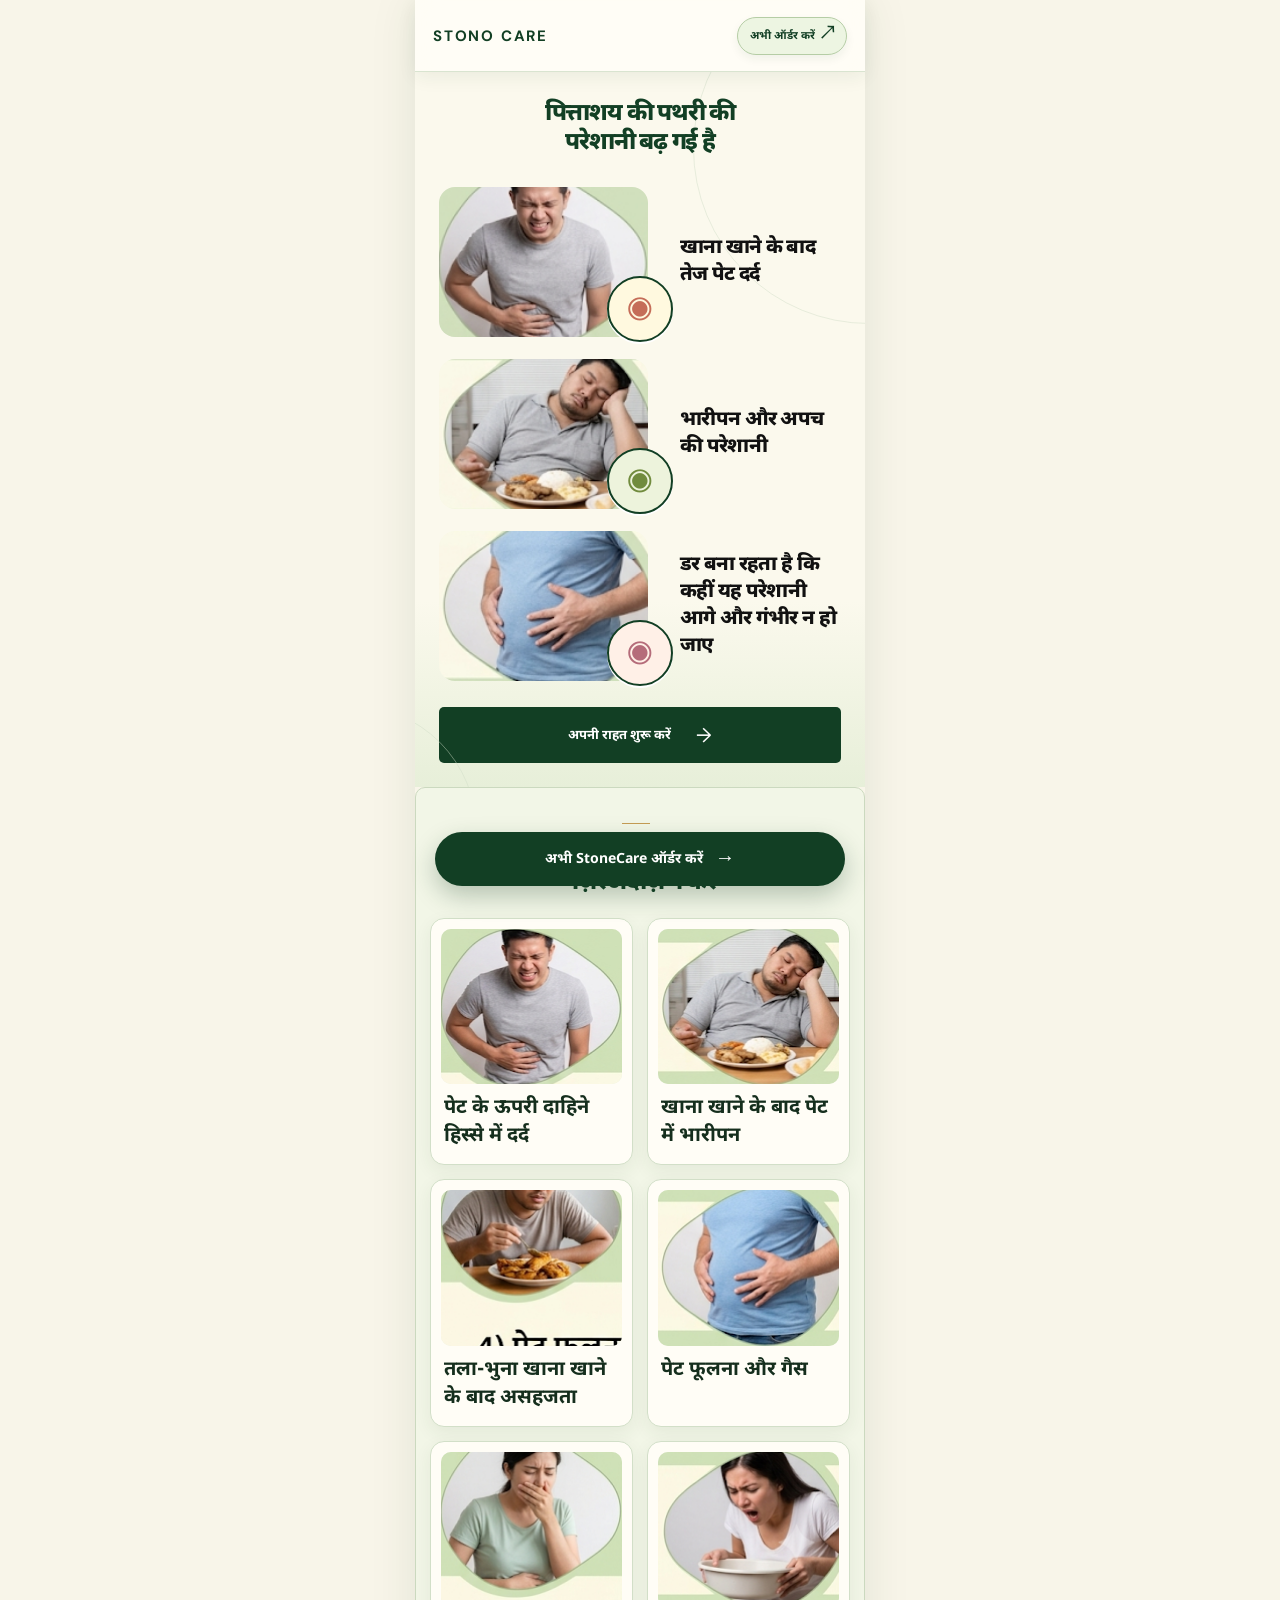
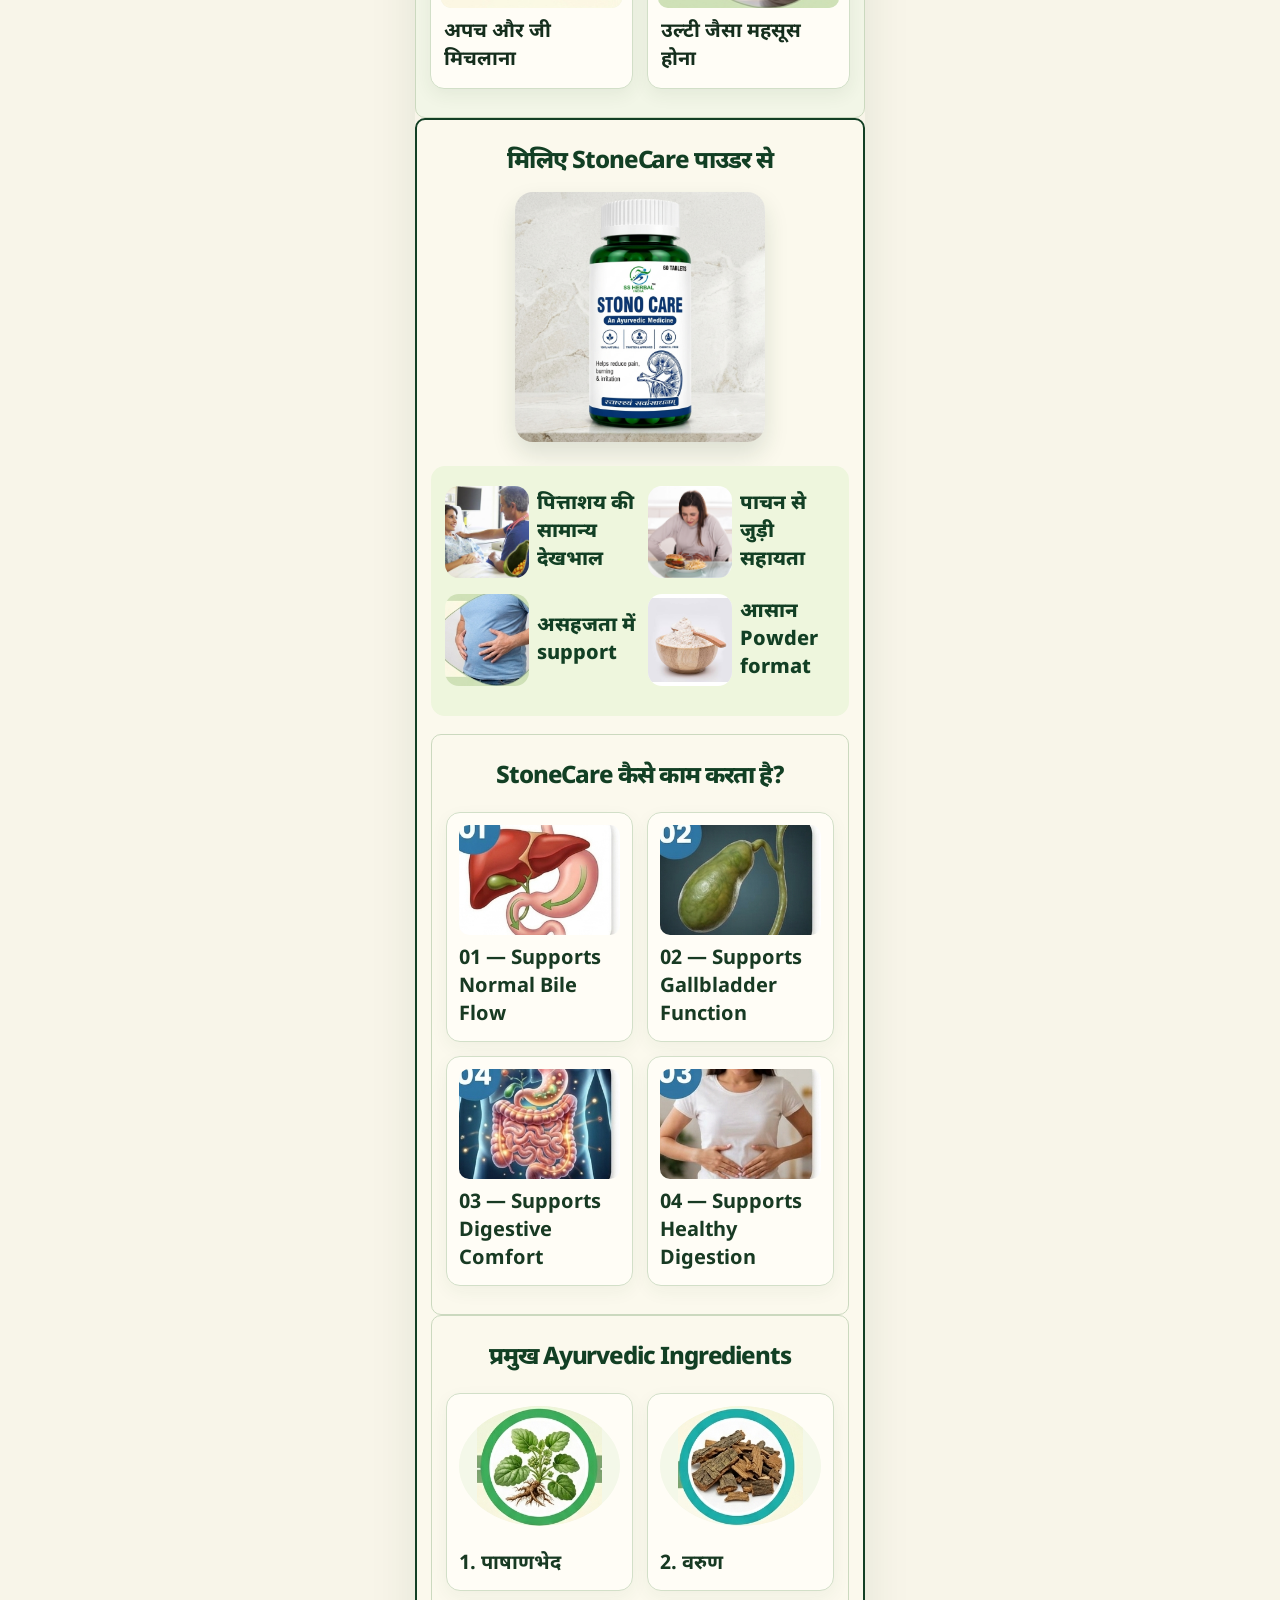
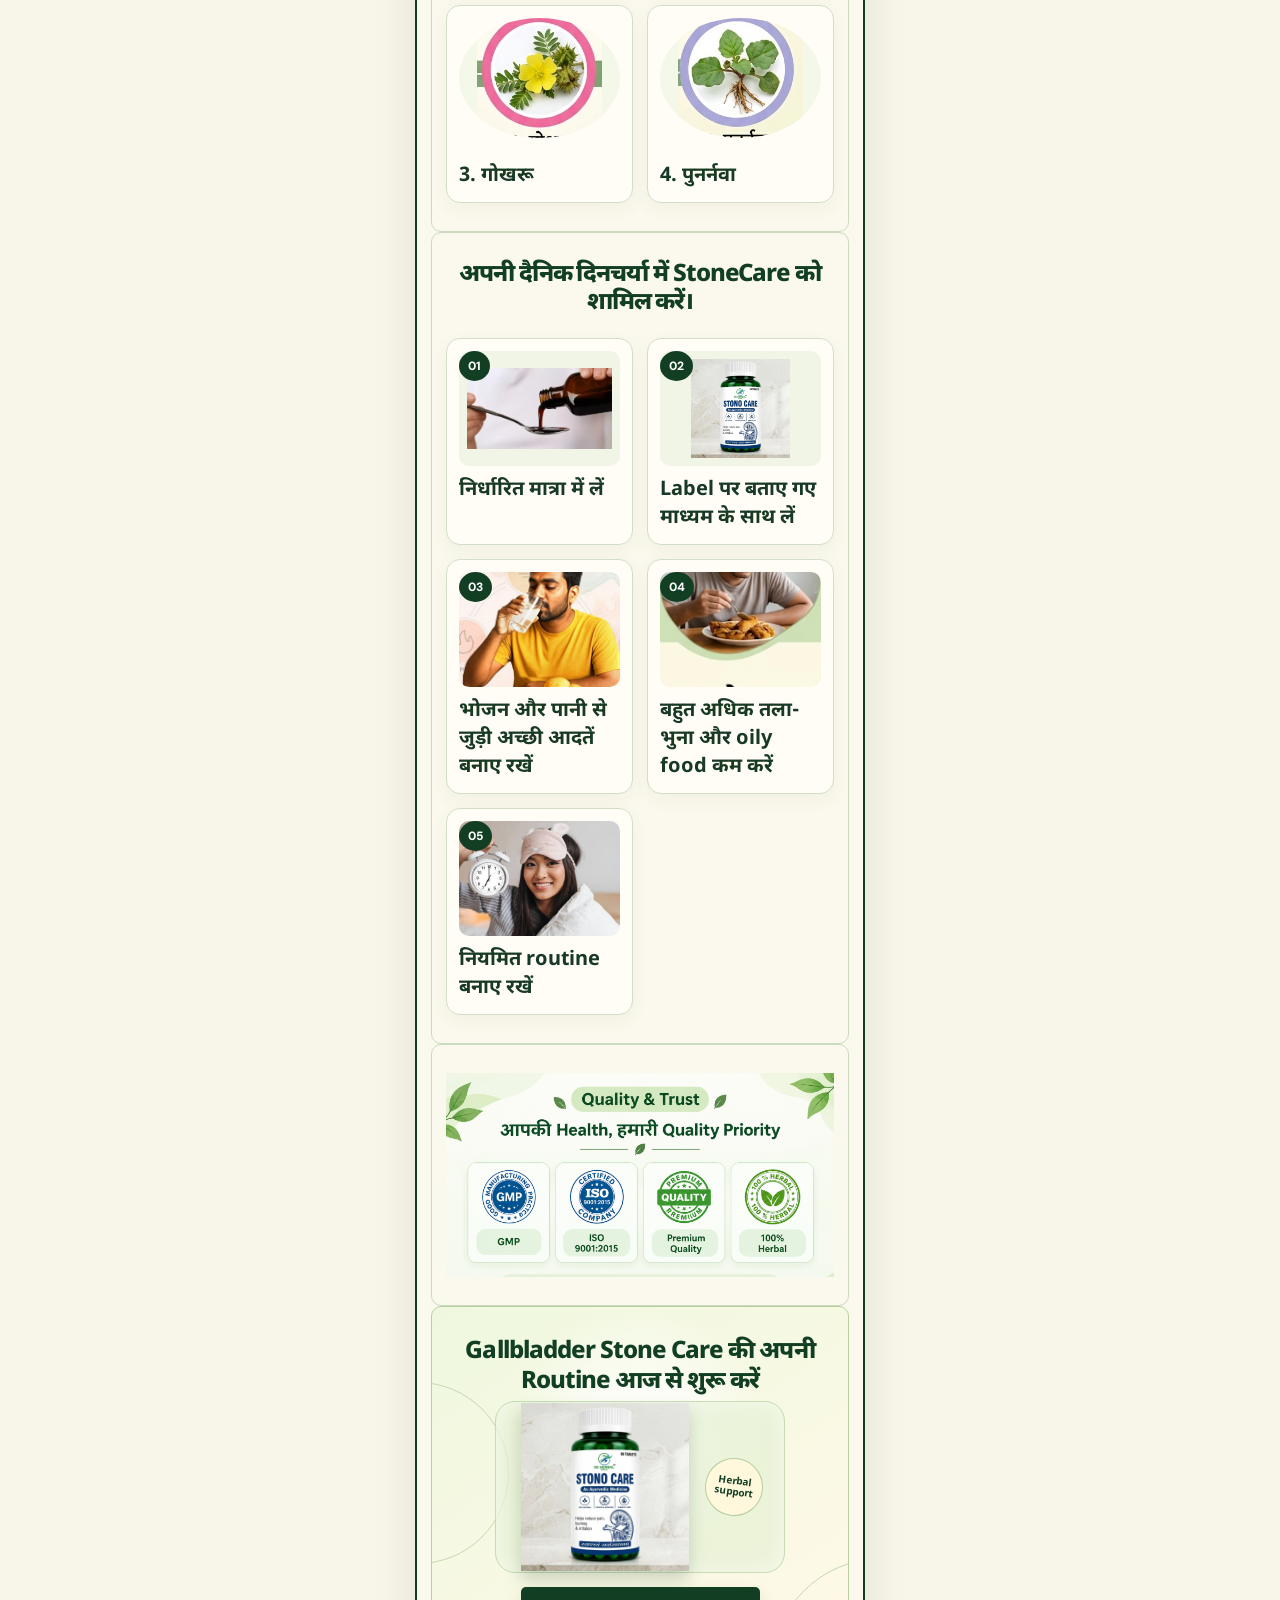
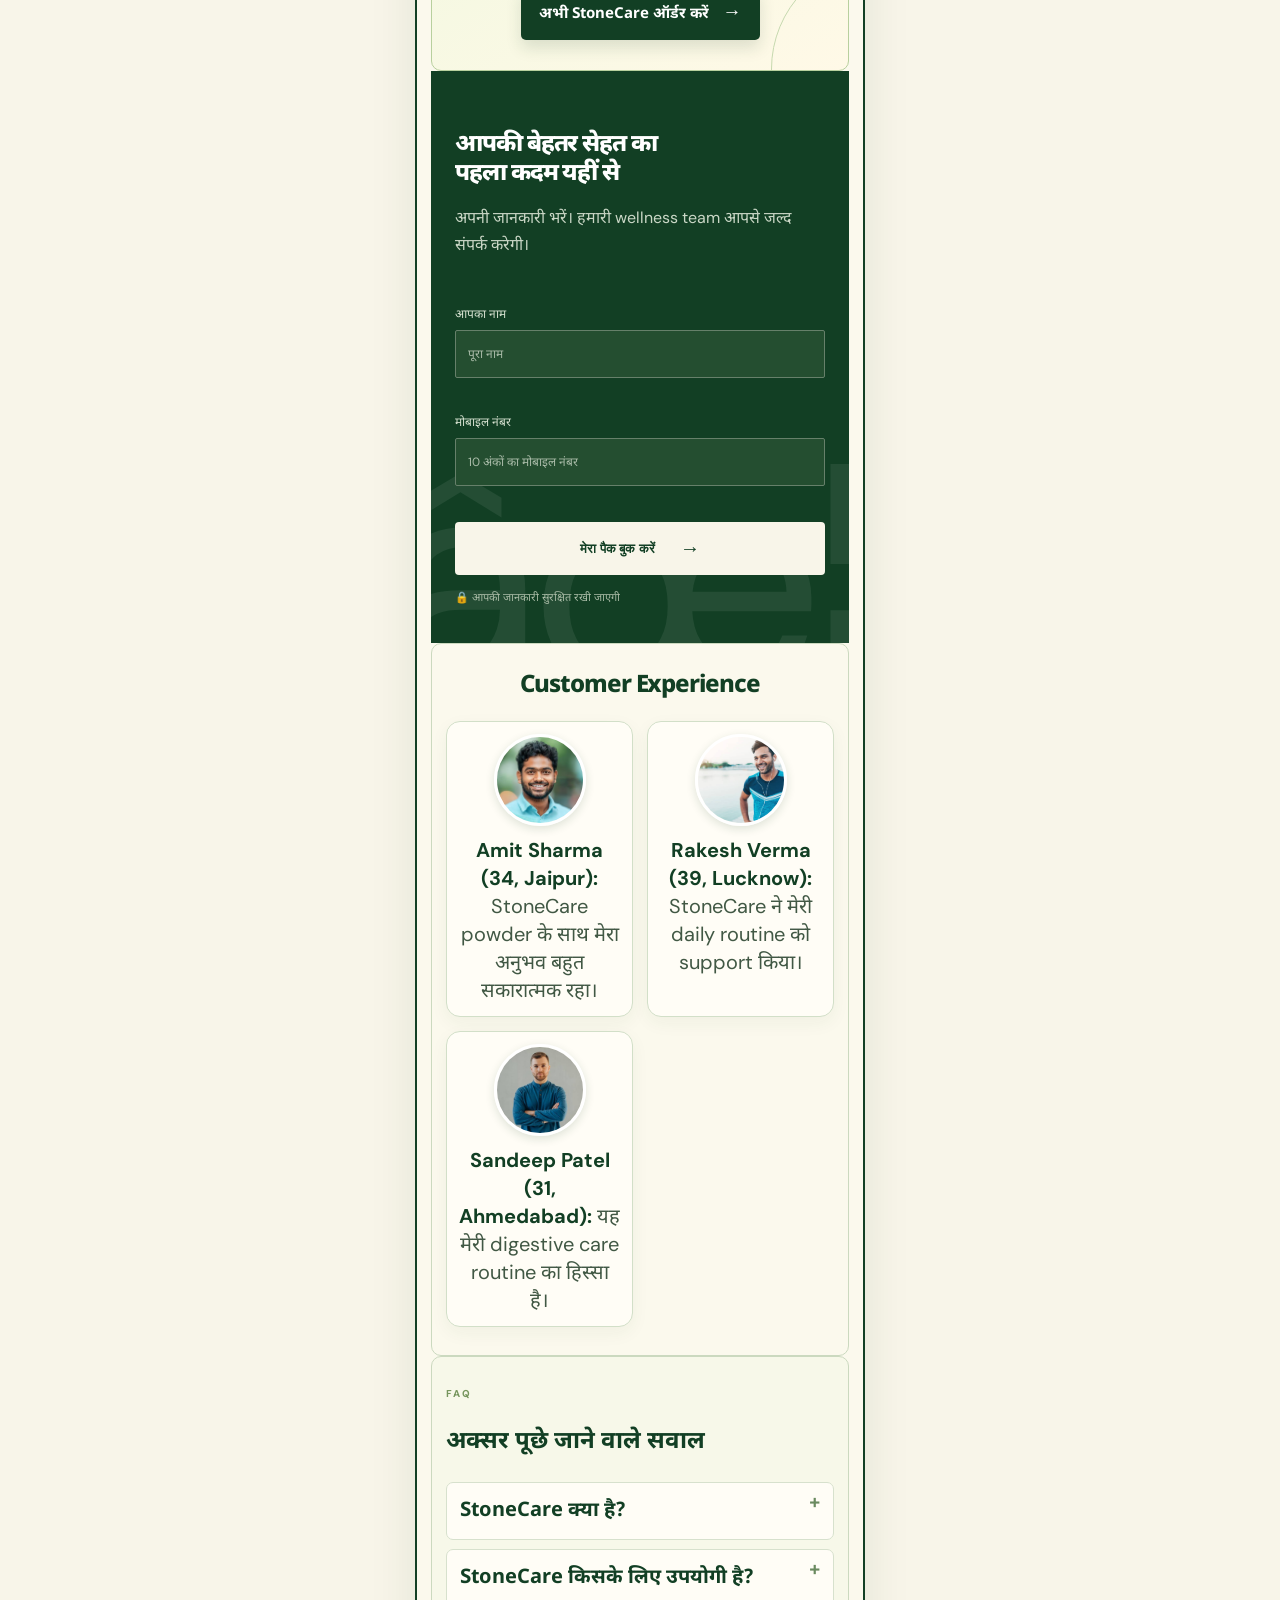
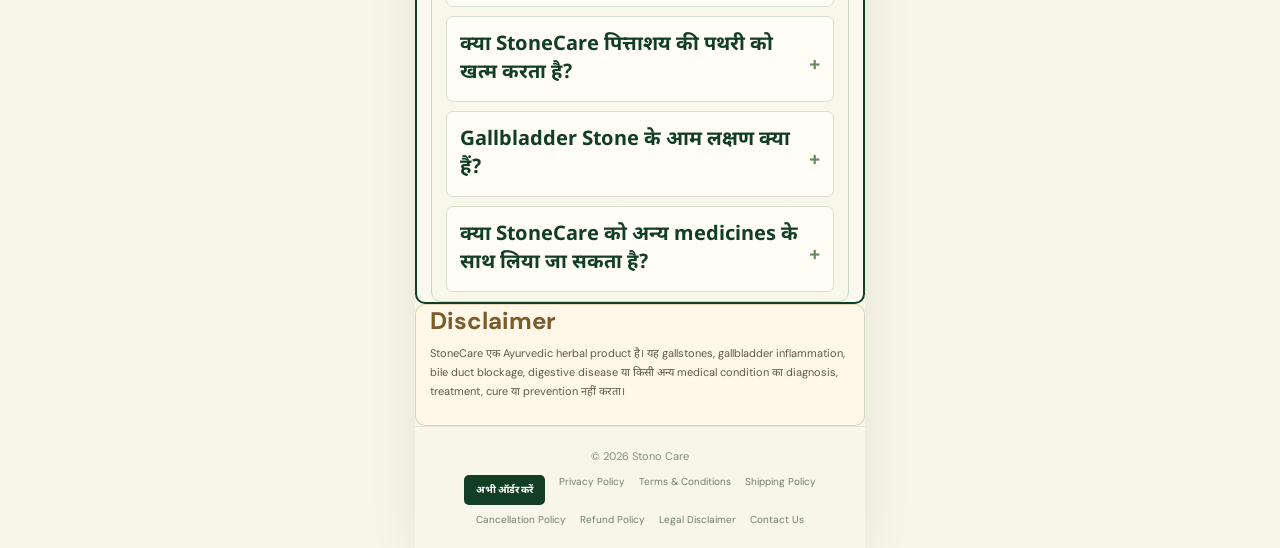
==== commit 91f56720: "add" ====
--- a/index.html
+++ b/index.html
@@ -43,7 +43,7 @@
     </section>
 
     <section class="symptoms section-shell" id="why-us">
-      <div class="section-heading"><p class="eyebrow"><span></span> क्या आप भी महसूस करते हैं?</p><h2>शरीर के इन संकेतों को<br /><em>नज़रअंदाज़ न करें</em></h2></div>
+      <div class="section-heading"><p class="eyebrow"><span></span></p><h2>शरीर के इन संकेतों को<br />नज़रअंदाज़ न करें</h2></div>
       <div class="symptom-html-grid">
         <article class="symptom-html-card"><img src="assets/symptom-pain.png" alt="पेट के ऊपरी हिस्से में दर्द" /><h3>पेट के ऊपरी दाहिने हिस्से में दर्द</h3></article>
         <article class="symptom-html-card"><img src="assets/symptom-heavy.png" alt="भोजन के बाद भारीपन" /><h3>खाना खाने के बाद पेट में भारीपन</h3></article>
@@ -59,7 +59,7 @@
       <div class="section-three-heading"><h2>मिलिए StoneCare पाउडर से</h2></div>
       <img class="section-three-product" src="stonecare-product.png" alt="StoneCare Ayurvedic medicine product bottle" />
       <div class="care-html-block">
-        <p>पारंपरिक Ayurvedic herbs से तैयार StoneCare Powder को सही diet और qualified healthcare professional की सलाह के साथ अपनी routine में शामिल करें।</p>
+        
         <div class="care-html-grid">
           <article><img src="assets/img1.jpg" alt="पाषाणभेद Ayurvedic herb" /><h3>पित्ताशय की सामान्य देखभाल</h3></article>
           <article><img src="assets/img2.jpg" alt="पाचन से जुड़ी देखभाल" /><h3>पाचन से जुड़ी सहायता</h3></article>
@@ -68,11 +68,11 @@
         </div>
       </div>
       <section class="section-four section-shell" aria-label="StoneCare कैसे काम करता है">
-        <h2>StoneCare कैसे काम करता है?</h2><p>StoneCare की daily routine digestive और gallbladder care support पर focused है।</p>
+        <h2>StoneCare कैसे काम करता है?</h2>
         <div class="how-grid"><article><img src="assets/visual-bile-flow.png" alt="Normal bile flow illustration" /><h3>01 — Supports Normal Bile Flow</h3></article><article><img src="assets/visual-gallbladder.png" alt="Gallbladder function illustration" /><h3>02 — Supports Gallbladder Function</h3></article><article><img src="assets/visual-intestine.png" alt="Digestive comfort illustration" /><h3>03 — Supports Digestive Comfort</h3></article><article><img src="assets/visual-digestion.png" alt="Healthy digestion illustration" /><h3>04 — Supports Healthy Digestion</h3></article></div>
       </section>
       <section class="section-five section-shell" aria-label="प्रमुख Ayurvedic ingredients">
-        <h2>प्रमुख Ayurvedic Ingredients</h2><p>छह पारंपरिक herbs से तैयार StoneCare formula.</p><div class="ingredient-grid"><article><img src="assets/ingredient-pashanbheda.png" alt="पाषाणभेद" /><h3>1. पाषाणभेद</h3></article><article><img src="assets/ingredient-varuna.png" alt="वरुण" /><h3>2. वरुण</h3></article><article><img src="assets/ingredient-gokshura.png" alt="गोखरू" /><h3>3. गोखरू</h3></article><article><img src="assets/ingredient-punarnava.png" alt="पुनर्नवा" /><h3>4. पुनर्नवा</h3></article></div>
+        <h2>प्रमुख Ayurvedic Ingredients</h2><div class="ingredient-grid"><article><img src="assets/ingredient-pashanbheda.png" alt="पाषाणभेद" /><h3>1. पाषाणभेद</h3></article><article><img src="assets/ingredient-varuna.png" alt="वरुण" /><h3>2. वरुण</h3></article><article><img src="assets/ingredient-gokshura.png" alt="गोखरू" /><h3>3. गोखरू</h3></article><article><img src="assets/ingredient-punarnava.png" alt="पुनर्नवा" /><h3>4. पुनर्नवा</h3></article></div>
       </section>
       <section class="section-six section-shell" aria-label="StoneCare daily routine">
         <h2>अपनी दैनिक दिनचर्या में StoneCare को शामिल करें।</h2>
@@ -88,20 +88,16 @@
         <img class="quality-trust-image" src="section-7-quality-trust.png" alt="Quality and Trust: GMP, ISO, Premium Quality और 100% Herbal प्रमाण" />
       </section>
       <section class="special-offer" aria-labelledby="offer-title">
-        <p class="offer-kicker">SPECIAL OFFER</p>
+       
+        
         <h2 id="offer-title">Gallbladder Stone Care की अपनी<br />Routine आज से शुरू करें</h2>
-        <p class="offer-copy">StoneCare को सही diet और healthy lifestyle के साथ अपनी daily routine में शामिल करें।</p>
+        
+        
         <div class="offer-product-wrap"><img class="offer-product-image" src="stonecare-product.png" alt="StoneCare Ayurvedic product bottle" /><span>Herbal<br />support</span></div>
-        <ul class="offer-points">
-          <li>Free Delivery</li>
-          <li>Cash on Delivery Available</li>
-          <li>Secure Ordering</li>
-          <li>Quality-Focused Formula</li>
-          <li>Genuine SS Herbal Product</li>
-        </ul>
+        
         <button class="offer-button" type="button" id="offerOrderButton">अभी StoneCare ऑर्डर करें <span>→</span></button>
       </section>
-      <div class="order-inner"><div><p class="eyebrow light"><span></span> आज ही शुरुआत करें</p><h2>आपकी बेहतर सेहत का<br /><em>पहला कदम यहीं से</em></h2><p>अपनी जानकारी भरें। हमारी wellness team आपसे जल्द संपर्क करेगी।</p></div><form id="orderForm" novalidate><label>आपका नाम<input name="name" type="text" placeholder="पूरा नाम" minlength="2" maxlength="50" pattern="[A-Za-z ]{2,50}" autocomplete="name" required /><small class="field-error" id="nameError"></small></label><label>मोबाइल नंबर<input name="phone" type="tel" inputmode="numeric" placeholder="10 अंकों का मोबाइल नंबर" maxlength="10" pattern="[5-9][0-9]{9}" autocomplete="tel" required /><small class="field-error" id="phoneError"></small></label><button class="button button-light" type="submit">मेरा पैक बुक करें <span>→</span></button><p class="form-note">🔒 आपकी जानकारी सुरक्षित रखी जाएगी</p></form></div>
+      <div class="order-inner"><div><p class="eyebrow light"> <h2>आपकी बेहतर सेहत का<br />पहला कदम यहीं से</h2><p>अपनी जानकारी भरें। हमारी wellness team आपसे जल्द संपर्क करेगी।</p></div><form id="orderForm" novalidate><label>आपका नाम<input name="name" type="text" placeholder="पूरा नाम" minlength="2" maxlength="50" pattern="[A-Za-z ]{2,50}" autocomplete="name" required /><small class="field-error" id="nameError"></small></label><label>मोबाइल नंबर<input name="phone" type="tel" inputmode="numeric" placeholder="10 अंकों का मोबाइल नंबर" maxlength="10" pattern="[5-9][0-9]{9}" autocomplete="tel" required /><small class="field-error" id="phoneError"></small></label><button class="button button-light" type="submit">मेरा पैक बुक करें <span>→</span></button><p class="form-note">🔒 आपकी जानकारी सुरक्षित रखी जाएगी</p></form></div>
       <section class="section-eight section-shell" aria-label="Customer Experience">
         <h2>Customer Experience</h2><div class="testimonial-grid"><article><img src="assets/img7.jpg" alt="Amit Sharma customer" /><p><strong>Amit Sharma (34, Jaipur):</strong> StoneCare powder के साथ मेरा अनुभव बहुत सकारात्मक रहा।</p></article><article><img src="assets/img8.jpg" alt="Rakesh Verma customer" /><p><strong>Rakesh Verma (39, Lucknow):</strong> StoneCare ने मेरी daily routine को support किया।</p></article><article><img src="assets/img9.jpg" alt="Sandeep Patel customer" /><p><strong>Sandeep Patel (31, Ahmedabad):</strong> यह मेरी digestive care routine का हिस्सा है।</p></article></div>
       </section>
--- a/style.css
+++ b/style.css
@@ -166,3 +166,17 @@
 .testimonial-grid p,
 .offer-points li{font-size:20px!important;line-height:1.4}
 .hero-symptom h2{font-size:20px!important;line-height:1.35}
+
+/* Final global type scale for every section */
+main h1,main h2{font-size:24px!important}
+main h3,main summary,.offer-points li{font-size:20px!important;line-height:1.4}
+
+/* Remove accidental gaps between sections and inherited image margins */
+main > section + section,
+.order > section,
+.section-four,.section-five,.section-six,.section-seven,
+.special-offer,.section-eight{margin-top:0!important}
+.section-three-product,
+.quality-trust-image,
+.section-four img,.section-five img,.section-six img,.section-seven img,.section-eight img{margin-top:0!important}
+.quality-trust-image{margin-bottom:0!important}
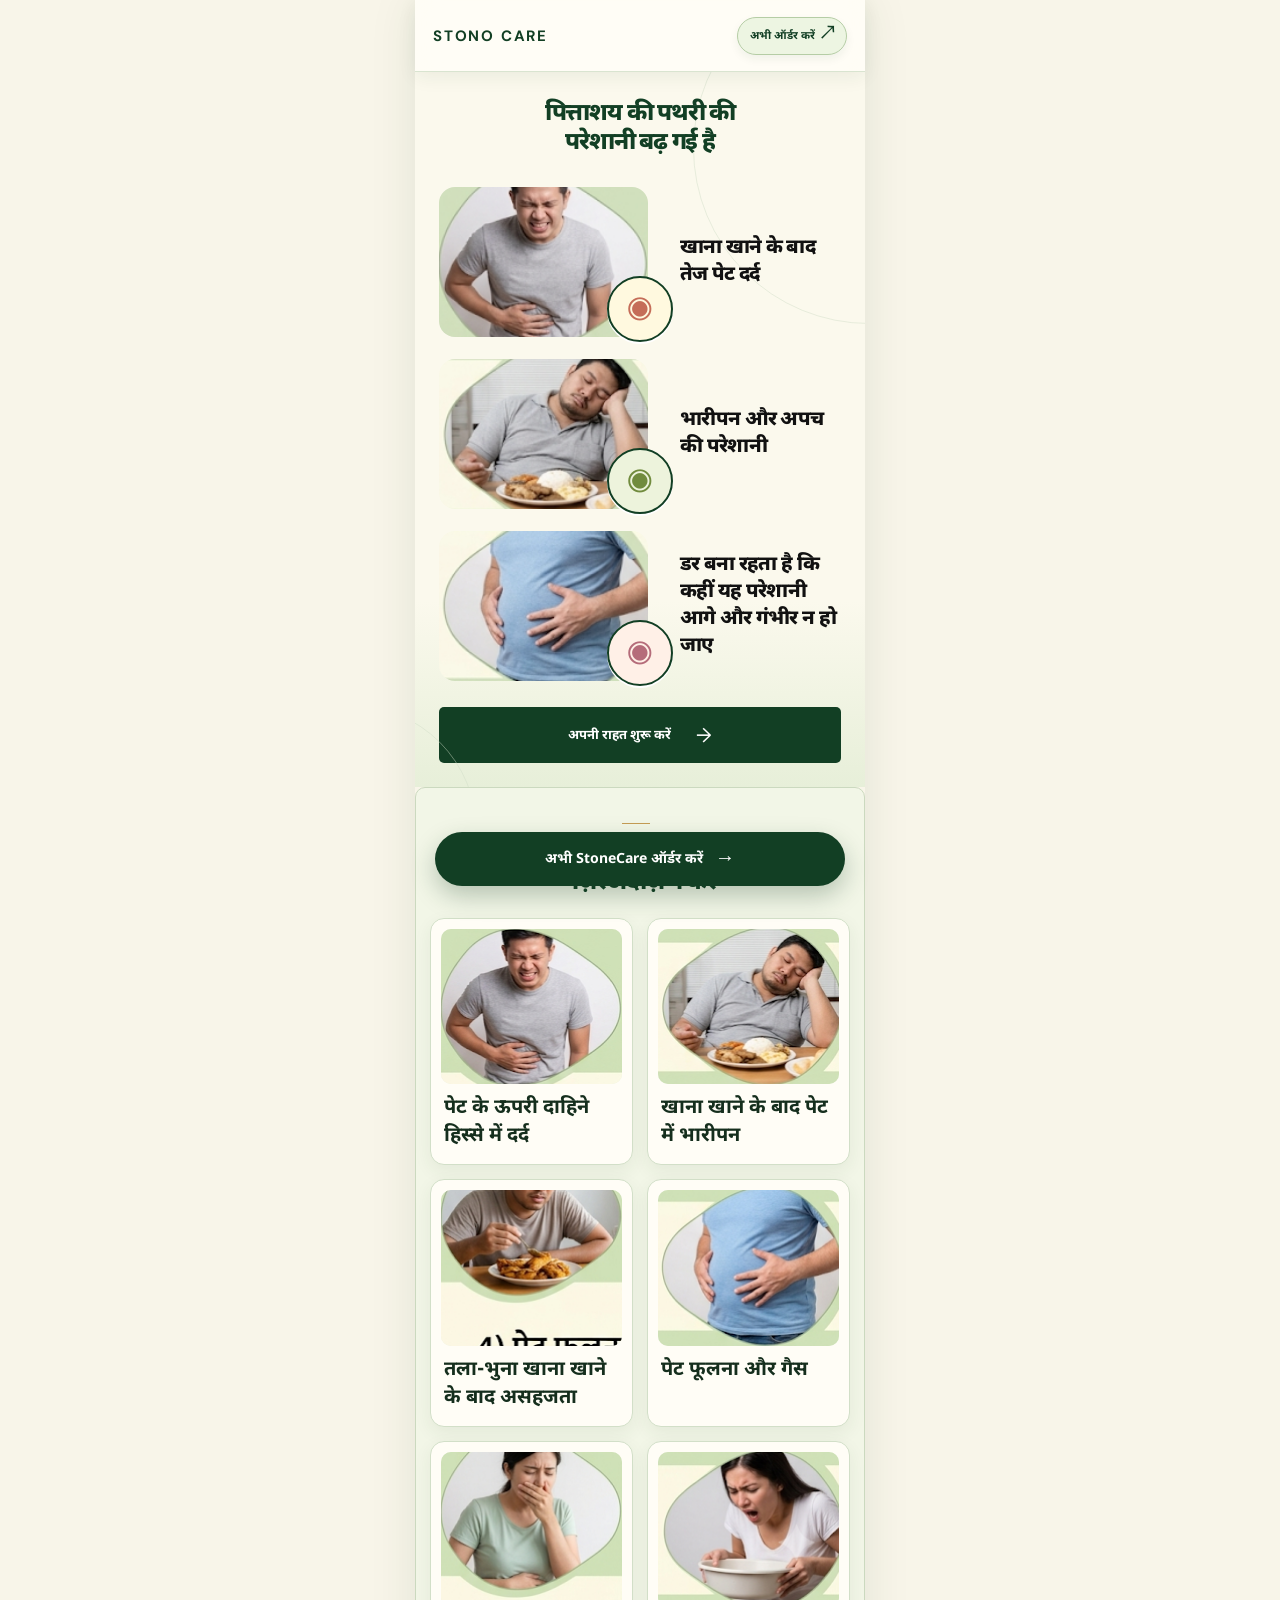
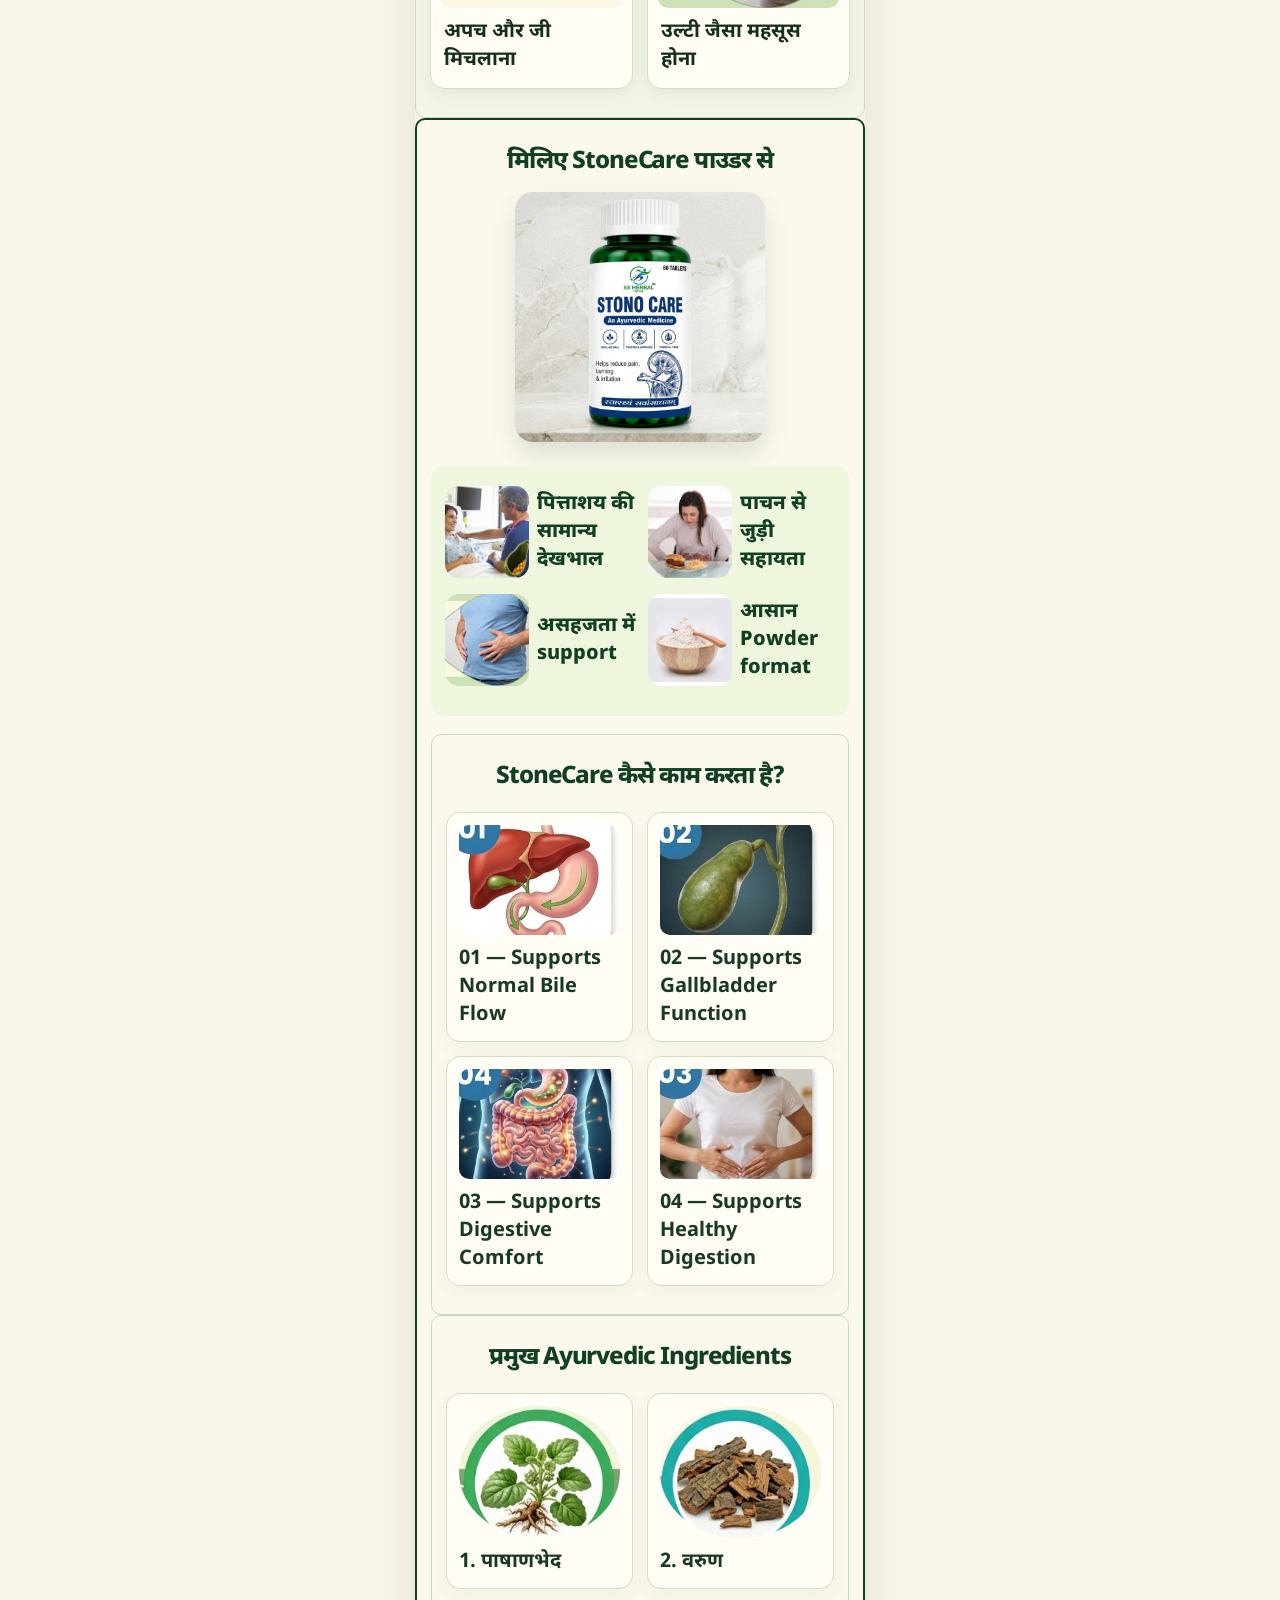
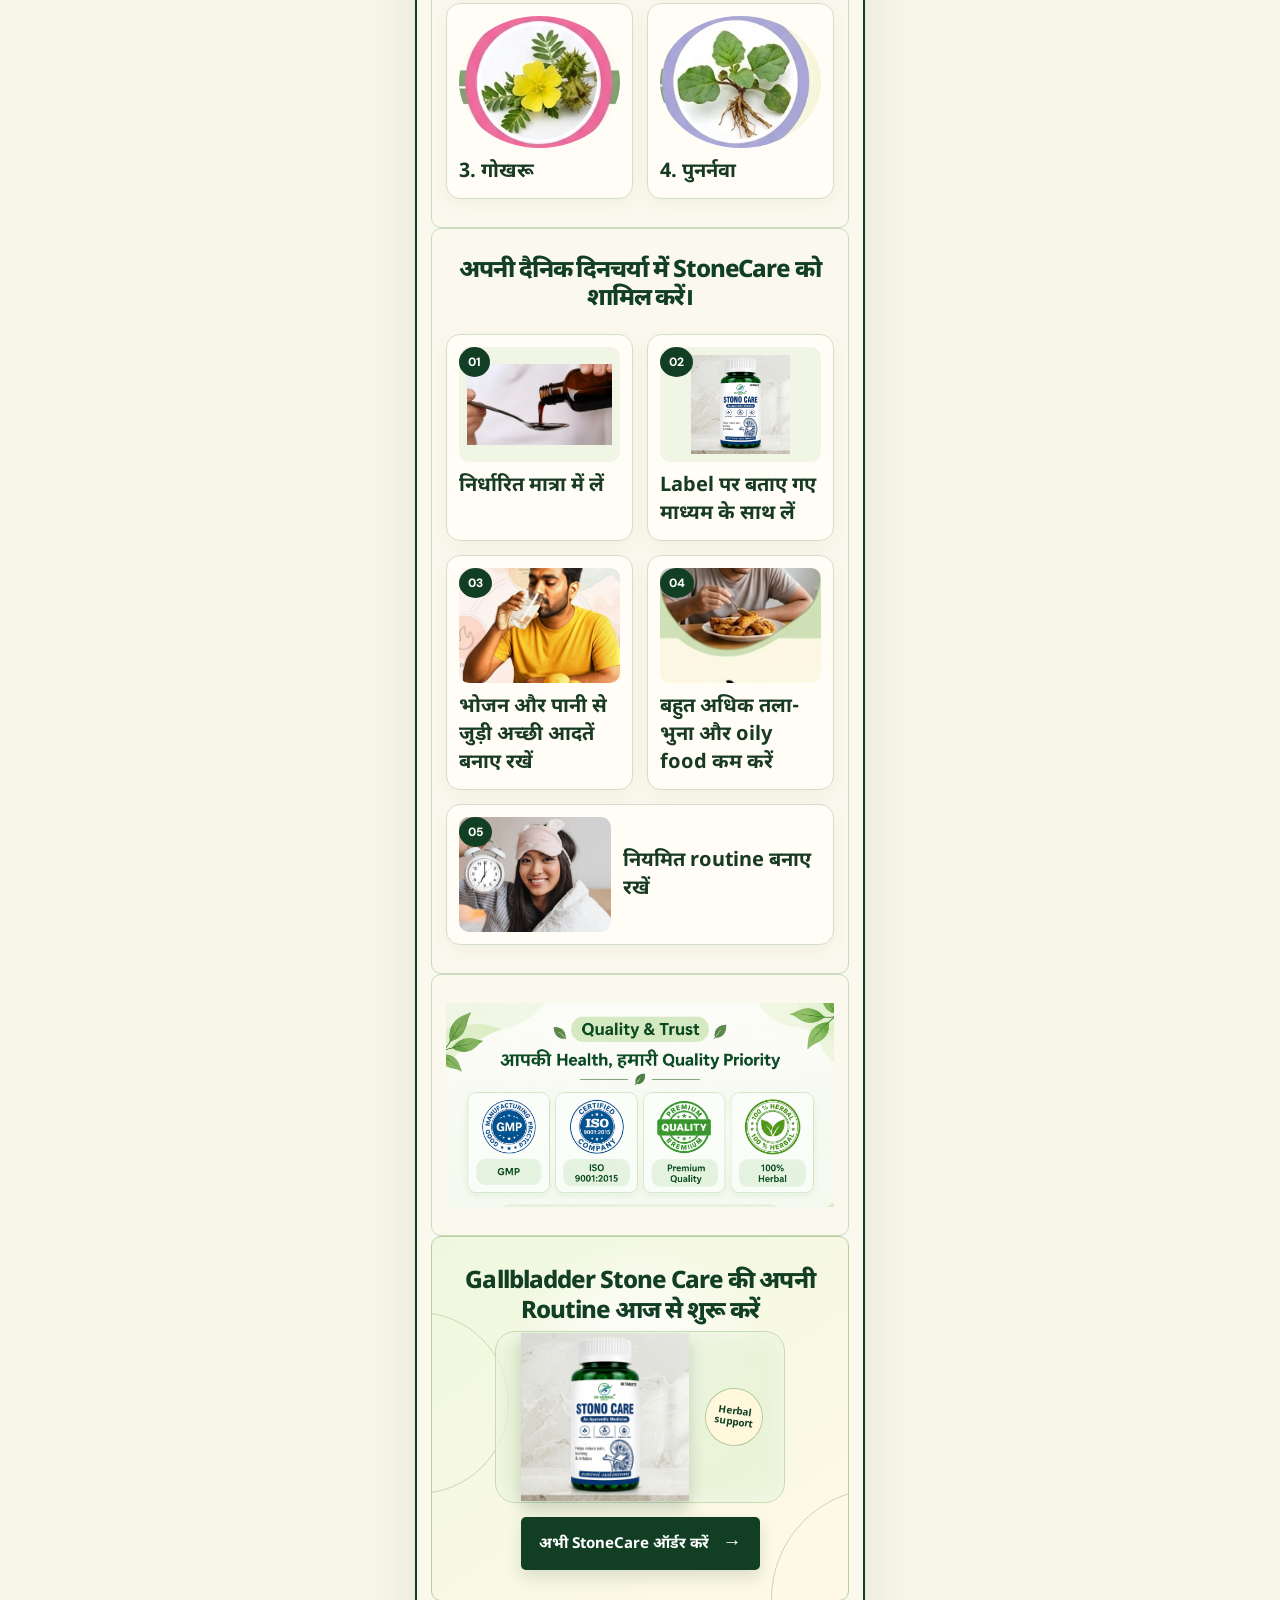
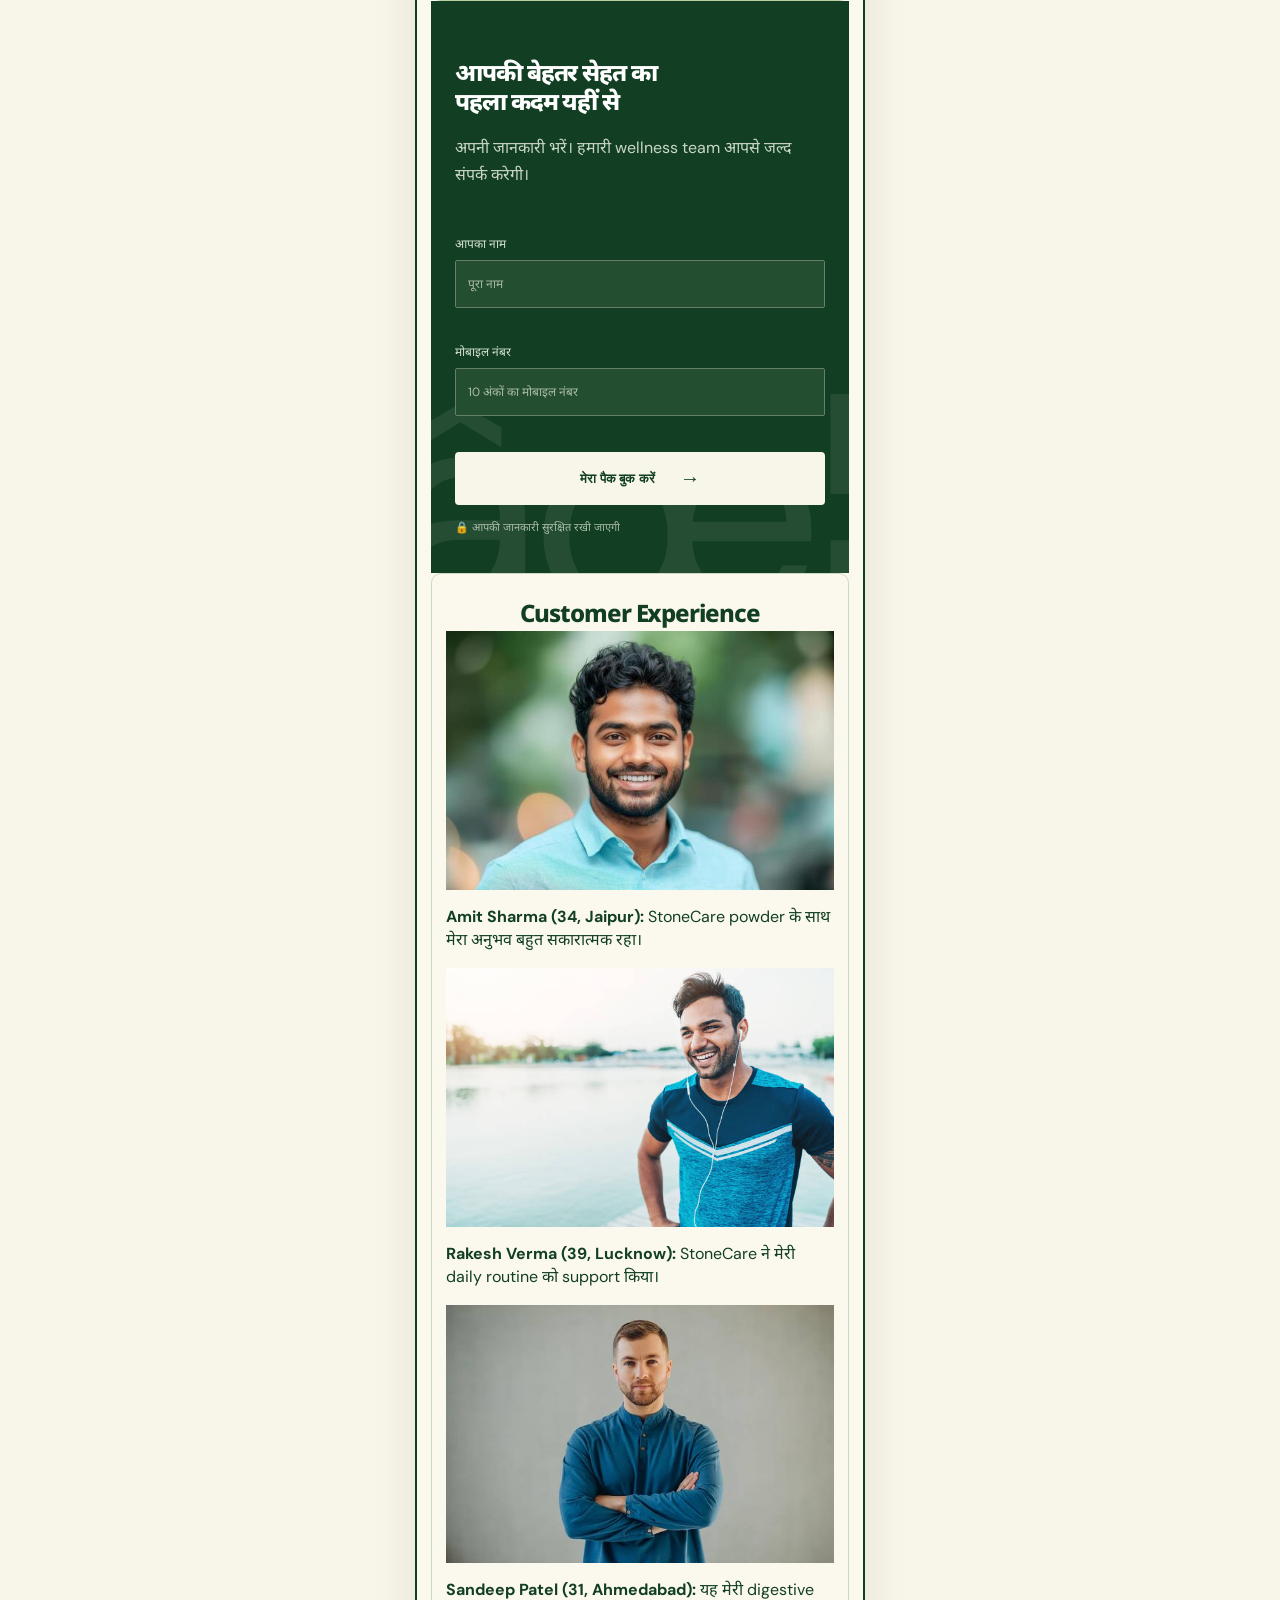
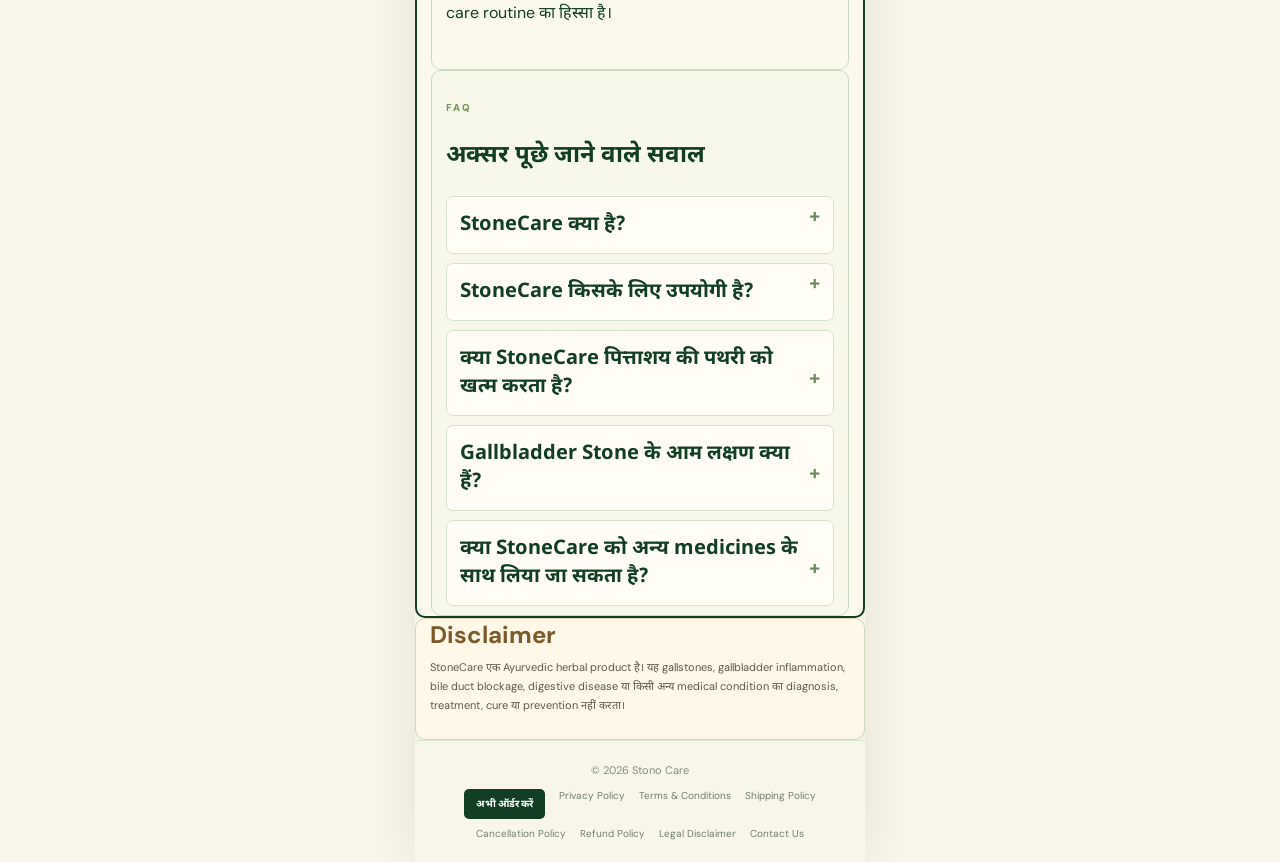
==== commit e983c481: "add" ====
--- a/index.html
+++ b/index.html
@@ -99,7 +99,7 @@
       </section>
       <div class="order-inner"><div><p class="eyebrow light"> <h2>आपकी बेहतर सेहत का<br />पहला कदम यहीं से</h2><p>अपनी जानकारी भरें। हमारी wellness team आपसे जल्द संपर्क करेगी।</p></div><form id="orderForm" novalidate><label>आपका नाम<input name="name" type="text" placeholder="पूरा नाम" minlength="2" maxlength="50" pattern="[A-Za-z ]{2,50}" autocomplete="name" required /><small class="field-error" id="nameError"></small></label><label>मोबाइल नंबर<input name="phone" type="tel" inputmode="numeric" placeholder="10 अंकों का मोबाइल नंबर" maxlength="10" pattern="[5-9][0-9]{9}" autocomplete="tel" required /><small class="field-error" id="phoneError"></small></label><button class="button button-light" type="submit">मेरा पैक बुक करें <span>→</span></button><p class="form-note">🔒 आपकी जानकारी सुरक्षित रखी जाएगी</p></form></div>
       <section class="section-eight section-shell" aria-label="Customer Experience">
-        <h2>Customer Experience</h2><div class="testimonial-grid"><article><img src="assets/img7.jpg" alt="Amit Sharma customer" /><p><strong>Amit Sharma (34, Jaipur):</strong> StoneCare powder के साथ मेरा अनुभव बहुत सकारात्मक रहा।</p></article><article><img src="assets/img8.jpg" alt="Rakesh Verma customer" /><p><strong>Rakesh Verma (39, Lucknow):</strong> StoneCare ने मेरी daily routine को support किया।</p></article><article><img src="assets/img9.jpg" alt="Sandeep Patel customer" /><p><strong>Sandeep Patel (31, Ahmedabad):</strong> यह मेरी digestive care routine का हिस्सा है।</p></article></div>
+        <h2>Customer Experience</h2><div class="https://bajaranglalkumawat.github.io/stonecare-web/"><article><img src="assets/img7.jpg" alt="Amit Sharma customer" /><p><strong>Amit Sharma (34, Jaipur):</strong> StoneCare powder के साथ मेरा अनुभव बहुत सकारात्मक रहा।</p></article><article><img src="assets/img8.jpg" alt="Rakesh Verma customer" /><p><strong>Rakesh Verma (39, Lucknow):</strong> StoneCare ने मेरी daily routine को support किया।</p></article><article><img src="assets/img9.jpg" alt="Sandeep Patel customer" /><p><strong>Sandeep Patel (31, Ahmedabad):</strong> यह मेरी digestive care routine का हिस्सा है।</p></article></div>
       </section>
       <section class="faq-section" aria-labelledby="faq-title">
         <p class="offer-kicker">FAQ</p>
--- a/style.css
+++ b/style.css
@@ -113,12 +113,12 @@
 .how-grid article,.ingredient-grid article,.routine-grid article,.trust-grid article,.testimonial-grid article{background:#fffdf6;border:1px solid #d2dfc8;border-radius:14px;padding:12px;box-shadow:0 6px 18px #29482a0d}
 .how-grid img{display:block;width:100%;height:110px;object-fit:cover;border-radius:10px;margin-bottom:10px}
 .how-grid h3,.ingredient-grid h3,.routine-grid h3{margin:0;color:#183a23;font:700 15px/1.35 "Noto Sans Devanagari",sans-serif}
-.ingredient-grid img{display:block;width:100%;height:120px;object-fit:contain;border-radius:50%;background:#f4f8e9}
+.ingredient-grid img{display:block;width:100%;height:132px;object-fit:cover;object-position:center top;border-radius:50%;background:#f4f8e9;margin-bottom:10px}
 .routine-grid article{position:relative}.routine-grid span{position:absolute;z-index:1;left:12px;top:12px;background:var(--green);color:#fff;border-radius:50%;padding:7px 9px;font-weight:800;font-size:12px}.routine-grid img{display:block;width:100%;height:115px;object-fit:cover;border-radius:10px;margin-bottom:10px}
 .routine-grid .routine-product{object-fit:contain;background:#f1f5e6;padding:8px}
 .trust-grid article{text-align:center;min-height:100px;display:grid;place-content:center;gap:6px;background:#edf6e4}.trust-grid strong{font-size:24px;color:var(--green)}.trust-grid span{font-size:11px;color:#627563}
 .testimonial-grid article{text-align:center}.testimonial-grid img{display:block;width:92px;height:92px;border-radius:50%;object-fit:cover;margin:0 auto 10px;border:3px solid #fff;box-shadow:0 3px 10px #173d2524}.testimonial-grid p{margin:0;color:#415844;font-size:13px;line-height:1.55}.testimonial-grid strong{color:var(--green)}
-@media(max-width:480px){.symptom-html-grid{gap:10px}.symptom-html-card{padding:8px}.symptom-html-card img{height:105px}.symptom-html-card h3{font-size:14px}.care-html-grid{gap:11px}.care-html-grid article{display:block}.care-html-grid img{height:100px;margin-bottom:7px}.care-html-grid h3{font-size:14px}.how-grid,.ingredient-grid,.routine-grid,.trust-grid,.testimonial-grid{gap:10px}.how-grid article,.ingredient-grid article,.routine-grid article,.trust-grid article,.testimonial-grid article{padding:9px}.how-grid img{height:92px}.ingredient-grid img{height:100px}.routine-grid img{height:100px}.testimonial-grid img{width:76px;height:76px}}
+@media(max-width:480px){.symptom-html-grid{gap:10px}.symptom-html-card{padding:8px}.symptom-html-card img{height:105px}.symptom-html-card h3{font-size:14px}.care-html-grid{gap:11px}.care-html-grid article{display:block}.care-html-grid img{height:100px;margin-bottom:7px}.care-html-grid h3{font-size:14px}.how-grid,.ingredient-grid,.routine-grid,.trust-grid,.testimonial-grid{gap:10px}.how-grid article,.ingredient-grid article,.routine-grid article,.trust-grid article,.testimonial-grid article{padding:9px}.how-grid img{height:92px}.ingredient-grid img{height:132px}.routine-grid img{height:100px}.testimonial-grid img{width:76px;height:76px}}
 
 /* Final visual polish */
 .symptoms{background:#f2f6e7;padding-top:0!important;padding-bottom:28px!important}
@@ -180,3 +180,7 @@
 .quality-trust-image,
 .section-four img,.section-five img,.section-six img,.section-seven img,.section-eight img{margin-top:0!important}
 .quality-trust-image{margin-bottom:0!important}
+.routine-grid article:last-child{grid-column:1/-1;display:grid;grid-template-columns:42% 58%;align-items:center;gap:12px}
+.routine-grid article:last-child img{width:100%;margin:0}
+.routine-grid article:last-child h3{margin:0}
+@media(max-width:480px){.routine-grid article:last-child{grid-column:1/-1;grid-template-columns:42% 58%}}
